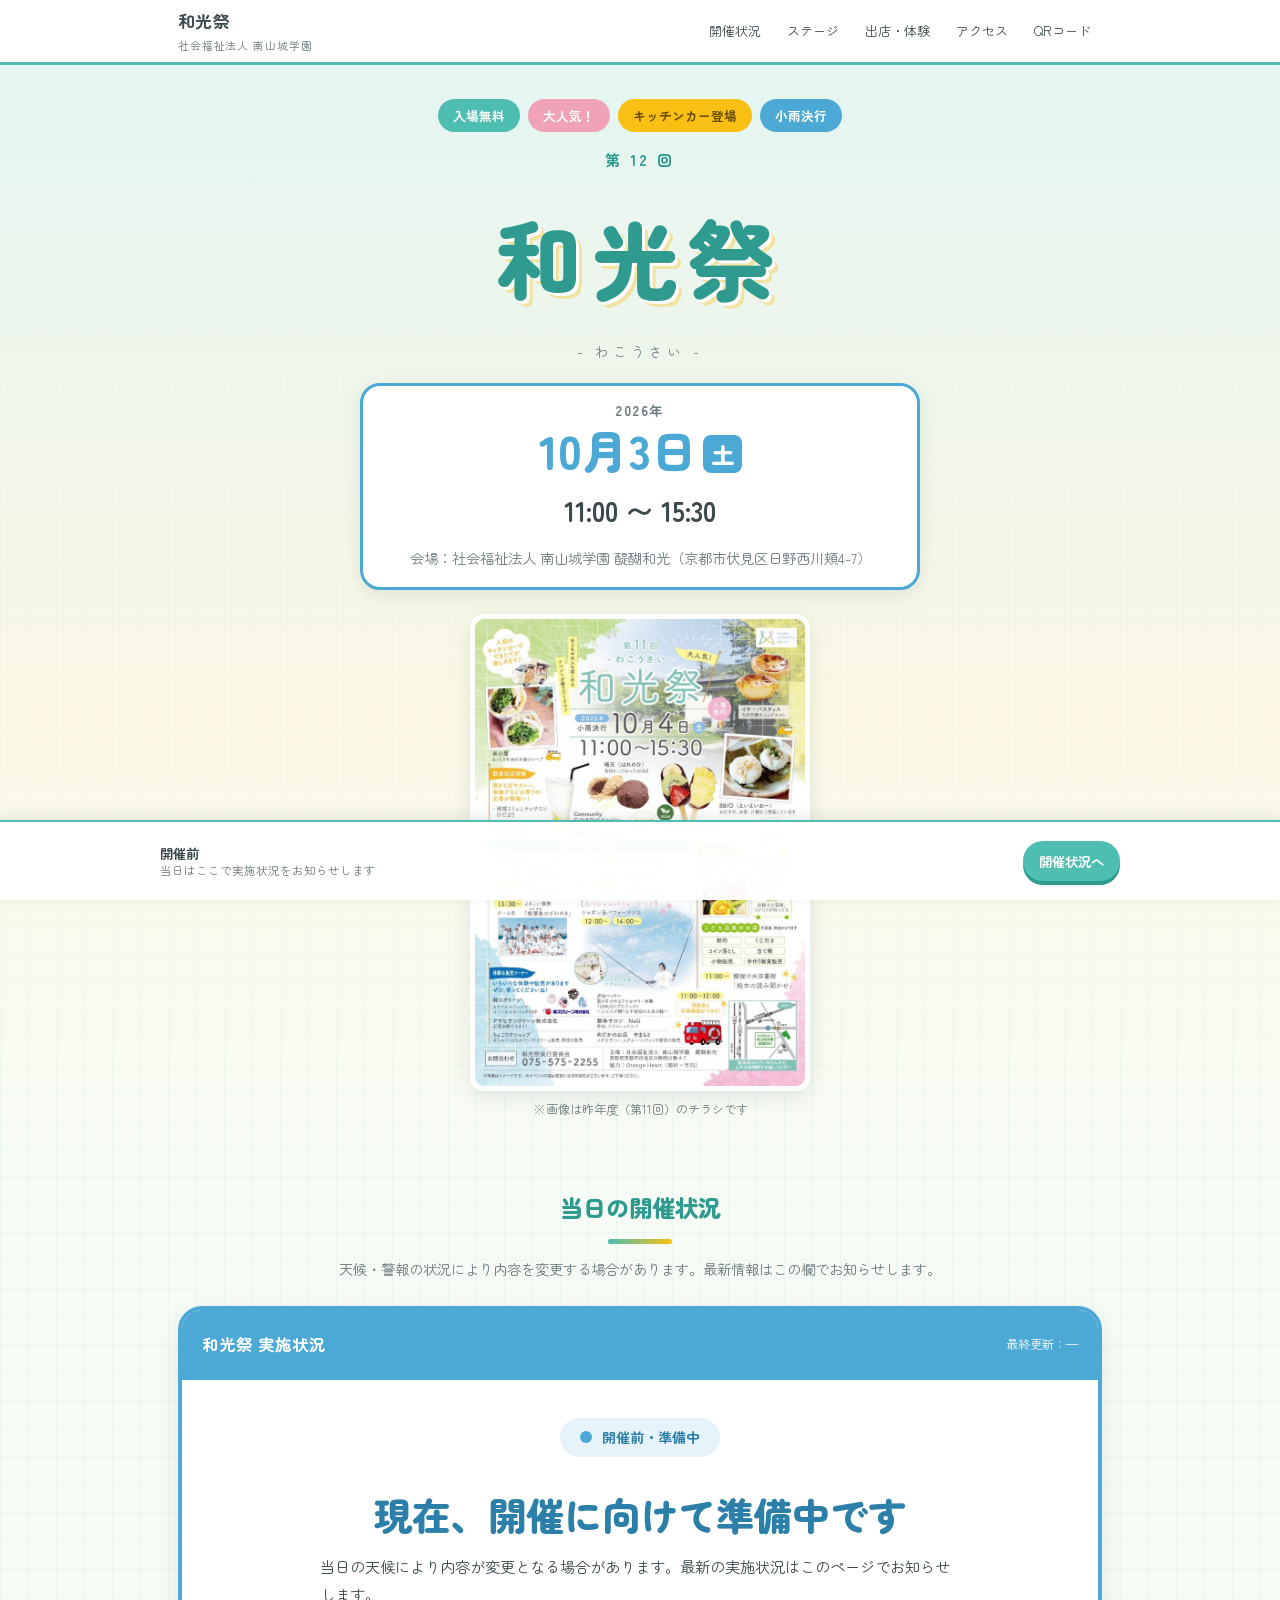
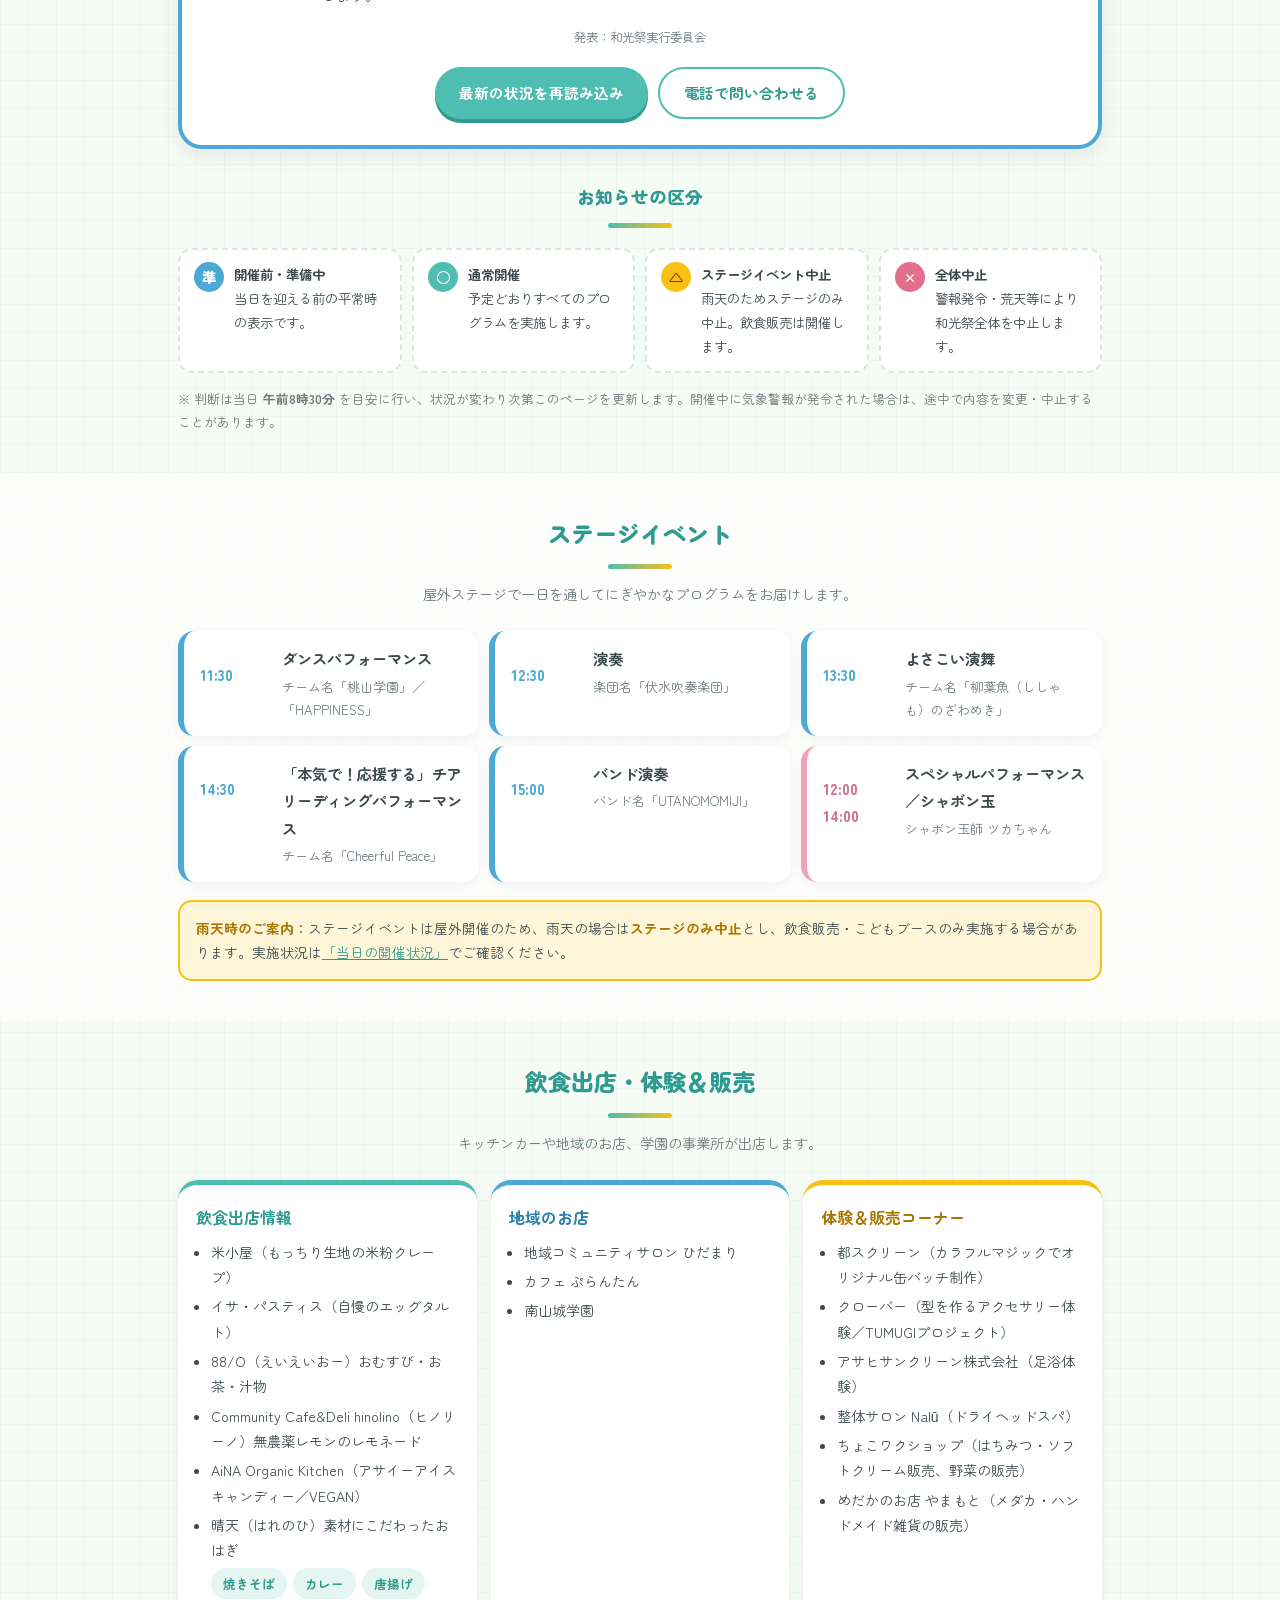
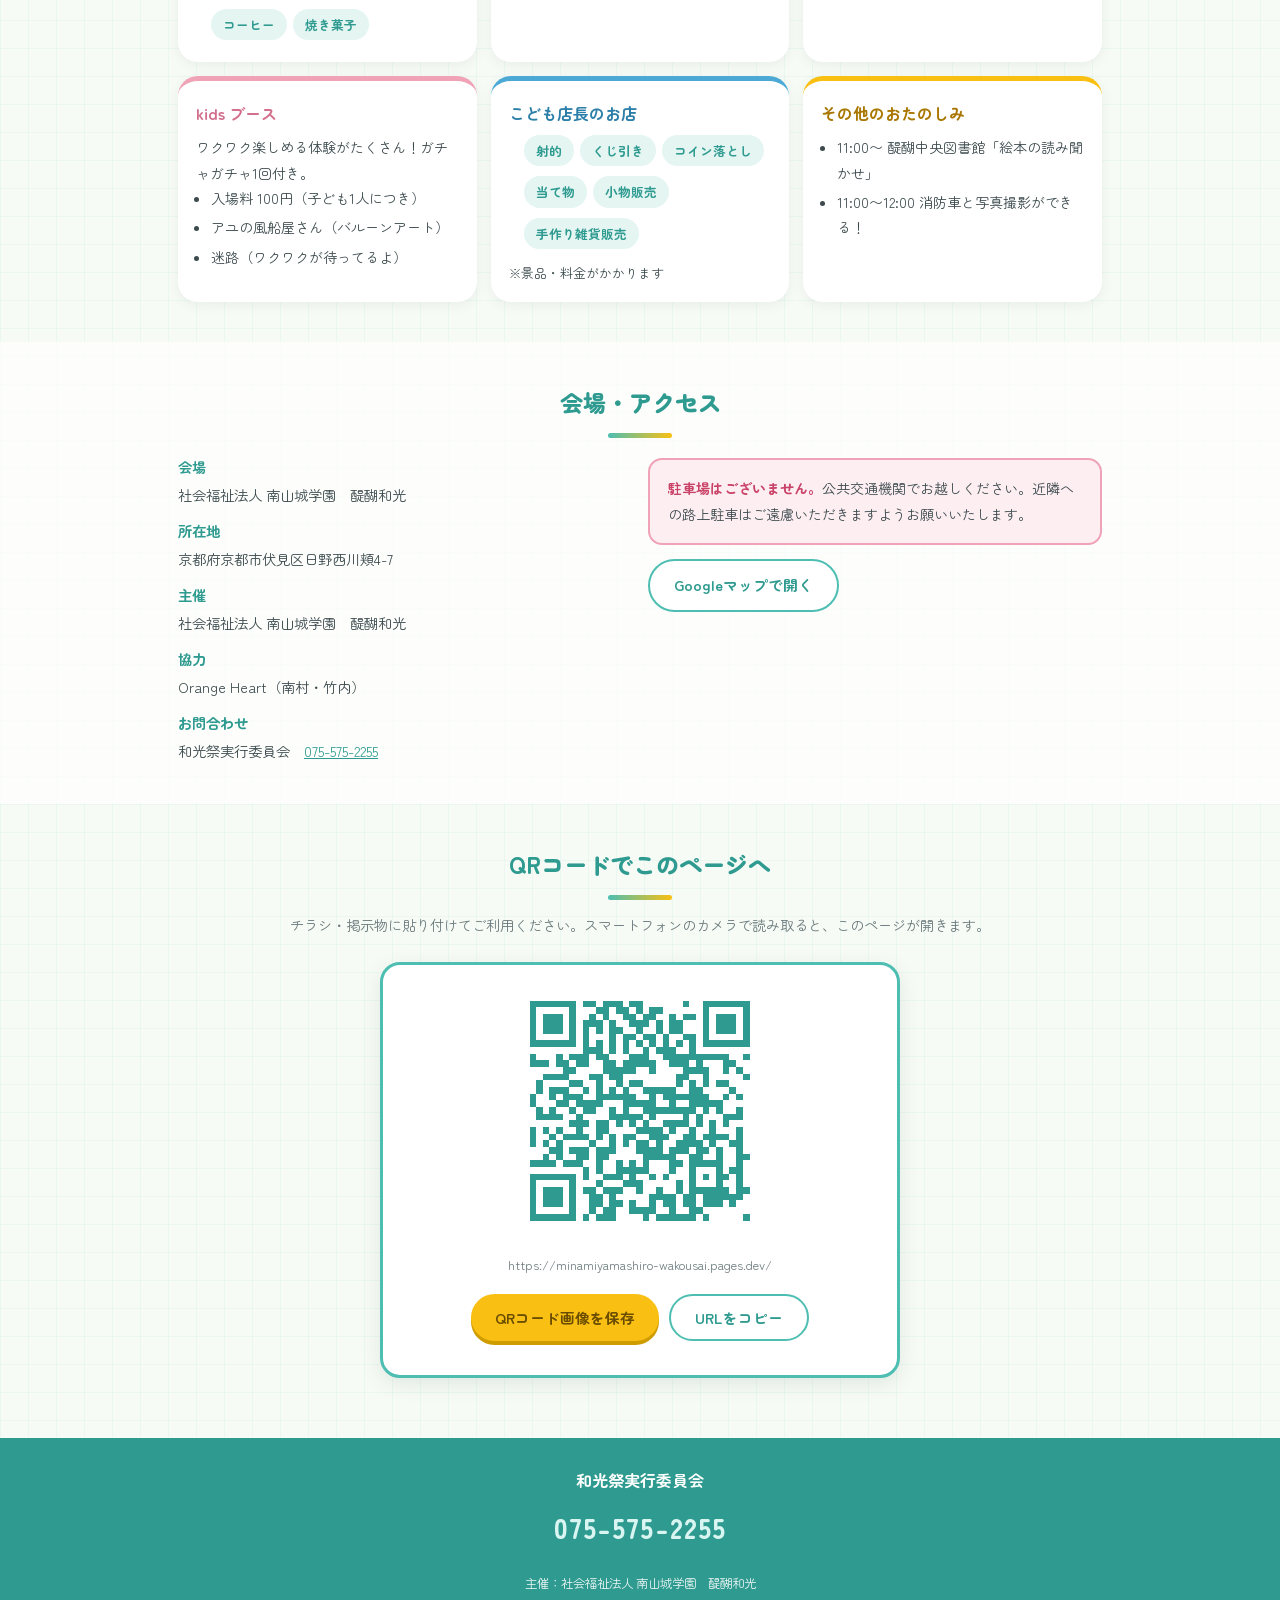
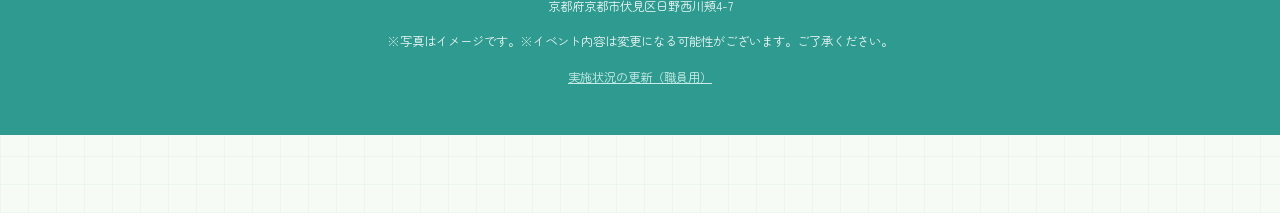
==== index.html @ 67abc2b6 "Initial import of Wakousai landing page" ====
<!DOCTYPE html>
<html lang="ja">
<head>
<meta charset="UTF-8">
<meta name="viewport" content="width=device-width, initial-scale=1">
<title>第12回 和光祭（わこうさい）｜社会福祉法人 南山城学園</title>
<meta name="description" content="社会福祉法人 南山城学園「和光祭」公式ページ。開催当日の実施状況（通常開催／ステージイベント中止／全体中止）を随時お知らせします。">
<meta property="og:title" content="第12回 和光祭｜社会福祉法人 南山城学園">
<meta property="og:description" content="当日の開催状況をリアルタイムでお知らせします。">
<meta property="og:type" content="website">
<link rel="preconnect" href="https://fonts.googleapis.com">
<link rel="preconnect" href="https://fonts.gstatic.com" crossorigin>
<link href="https://fonts.googleapis.com/css2?family=Zen+Maru+Gothic:wght@400;700;900&display=swap" rel="stylesheet">
<link rel="stylesheet" href="css/style.css">
</head>
<body class="has-sticky">

<a class="skip-link" href="#status-section">開催状況の案内へ移動</a>

<header class="site-header" id="site-header">
  <div class="container header-inner">
    <p class="site-title">
      和光祭 <small>社会福祉法人 南山城学園</small>
    </p>
    <nav class="header-nav" id="header-nav" aria-label="ページ内リンク">
      <ul>
        <li><a href="#status-section">開催状況</a></li>
        <li><a href="#stage-section">ステージ</a></li>
        <li><a href="#booth-section">出店・体験</a></li>
        <li><a href="#access-section">アクセス</a></li>
        <li><a href="#qr-section">QRコード</a></li>
      </ul>
    </nav>
  </div>
</header>

<main>

  <!-- ===== ヒーロー ===== -->
  <section class="hero" id="hero-section">
    <div class="container">
      <div class="hero-badges">
        <span class="badge">入場無料</span>
        <span class="badge badge-pink">大人気！</span>
        <span class="badge badge-yellow">キッチンカー登場</span>
        <span class="badge badge-blue">小雨決行</span>
      </div>
      <p class="hero-lead">第 12 回</p>
      <h1 class="hero-title">和光祭</h1>
      <p class="hero-title-en">- わこうさい -</p>

      <div class="hero-datebox">
        <p class="hero-date">
          <span class="year">2026年</span>
          10月3日<span class="dow">土</span>
        </p>
        <p class="hero-time">11:00 〜 15:30</p>
        <p class="hero-place">会場：社会福祉法人 南山城学園 醍醐和光（京都市伏見区日野西川頬4-7）</p>
      </div>

      <figure class="hero-flyer">
        <img src="images/wakousai-flyer.jpg" alt="昨年度（第11回）和光祭のチラシ。ステージイベントや飲食出店、こどもブースの案内が掲載されている">
        <figcaption>※画像は昨年度（第11回）のチラシです</figcaption>
      </figure>
    </div>
  </section>

  <!-- ===== 開催状況（メイン機能） ===== -->
  <section class="status-section" id="status-section">
    <div class="container">
      <h2 class="section-title">当日の開催状況</h2>
      <p class="section-lead">天候・警報の状況により内容を変更する場合があります。最新情報はこの欄でお知らせします。</p>

      <article class="status-card is-before" id="status-card" aria-live="polite" aria-atomic="true">
        <div class="status-card-head">
          <h2 id="status-card-title">和光祭 実施状況</h2>
          <p class="status-updated" id="status-updated">読み込み中…</p>
        </div>
        <div class="status-card-body">
          <p class="status-signal" id="status-signal">
            <span class="dot" aria-hidden="true"></span>
            <span id="status-label">情報を取得しています</span>
          </p>
          <h3 class="status-headline" id="status-headline">読み込み中です</h3>
          <div class="status-detail" id="status-detail">
            <p>最新の開催状況を取得しています。しばらくお待ちください。</p>
          </div>
          <p class="status-meta" id="status-meta"></p>
          <div class="status-actions">
            <button type="button" class="btn" id="reload-status-btn">最新の状況を再読み込み</button>
            <a class="btn btn-outline" href="tel:0755752255">電話で問い合わせる</a>
          </div>
        </div>
      </article>

      <h3 class="section-title" style="font-size:1.1rem;margin-top:32px;">お知らせの区分</h3>
      <ul class="status-legend">
        <li>
          <span class="legend-mark m-before" aria-hidden="true">準</span>
          <span><span class="legend-title">開催前・準備中</span>当日を迎える前の平常時の表示です。</span>
        </li>
        <li>
          <span class="legend-mark m-open" aria-hidden="true">○</span>
          <span><span class="legend-title">通常開催</span>予定どおりすべてのプログラムを実施します。</span>
        </li>
        <li>
          <span class="legend-mark m-stage" aria-hidden="true">△</span>
          <span><span class="legend-title">ステージイベント中止</span>雨天のためステージのみ中止。飲食販売は開催します。</span>
        </li>
        <li>
          <span class="legend-mark m-cancel" aria-hidden="true">×</span>
          <span><span class="legend-title">全体中止</span>警報発令・荒天等により和光祭全体を中止します。</span>
        </li>
      </ul>
      <p class="status-note">※ 判断は当日 <strong>午前8時30分</strong> を目安に行い、状況が変わり次第このページを更新します。開催中に気象警報が発令された場合は、途中で内容を変更・中止することがあります。</p>
    </div>
  </section>

  <!-- ===== ステージ ===== -->
  <section class="section section-alt" id="stage-section">
    <div class="container">
      <h2 class="section-title">ステージイベント</h2>
      <p class="section-lead">屋外ステージで一日を通してにぎやかなプログラムをお届けします。</p>

      <div class="timetable">
        <div class="tt-item">
          <p class="tt-time">11:30</p>
          <div class="tt-body">
            <h3>ダンスパフォーマンス</h3>
            <p>チーム名「桃山学園」／「HAPPINESS」</p>
          </div>
        </div>
        <div class="tt-item">
          <p class="tt-time">12:30</p>
          <div class="tt-body">
            <h3>演奏</h3>
            <p>楽団名「伏水吹奏楽団」</p>
          </div>
        </div>
        <div class="tt-item">
          <p class="tt-time">13:30</p>
          <div class="tt-body">
            <h3>よさこい演舞</h3>
            <p>チーム名「柳葉魚（ししゃも）のざわめき」</p>
          </div>
        </div>
        <div class="tt-item">
          <p class="tt-time">14:30</p>
          <div class="tt-body">
            <h3>「本気で！応援する」チアリーディングパフォーマンス</h3>
            <p>チーム名「Cheerful Peace」</p>
          </div>
        </div>
        <div class="tt-item">
          <p class="tt-time">15:00</p>
          <div class="tt-body">
            <h3>バンド演奏</h3>
            <p>バンド名「UTANOMOMIJI」</p>
          </div>
        </div>
        <div class="tt-item is-special">
          <p class="tt-time">12:00<br>14:00</p>
          <div class="tt-body">
            <h3>スペシャルパフォーマンス／シャボン玉</h3>
            <p>シャボン玉師 ツカちゃん</p>
          </div>
        </div>
      </div>

      <p class="stage-caution">
        <strong>雨天時のご案内：</strong>ステージイベントは屋外開催のため、雨天の場合は<strong>ステージのみ中止</strong>とし、飲食販売・こどもブースのみ実施する場合があります。実施状況は<a href="#status-section">「当日の開催状況」</a>でご確認ください。
      </p>
    </div>
  </section>

  <!-- ===== 出店・体験 ===== -->
  <section class="section" id="booth-section">
    <div class="container">
      <h2 class="section-title">飲食出店・体験＆販売</h2>
      <p class="section-lead">キッチンカーや地域のお店、学園の事業所が出店します。</p>

      <div class="card-grid">
        <div class="info-card">
          <h3>飲食出店情報</h3>
          <ul>
            <li>米小屋（もっちり生地の米粉クレープ）</li>
            <li>イサ・パスティス（自慢のエッグタルト）</li>
            <li>88/O（えいえいおー）おむすび・お茶・汁物</li>
            <li>Community Cafe&amp;Deli hinolino（ヒノリーノ）無農薬レモンのレモネード</li>
            <li>AiNA Organic Kitchen（アサイーアイスキャンディー／VEGAN）</li>
            <li>晴天（はれのひ）素材にこだわったおはぎ</li>
          </ul>
          <ul class="tag-list">
            <li>焼きそば</li>
            <li>カレー</li>
            <li>唐揚げ</li>
            <li>コーヒー</li>
            <li>焼き菓子</li>
          </ul>
        </div>

        <div class="info-card c-blue">
          <h3>地域のお店</h3>
          <ul>
            <li>地域コミュニティサロン ひだまり</li>
            <li>カフェ ぷらんたん</li>
            <li>南山城学園</li>
          </ul>
        </div>

        <div class="info-card c-yellow">
          <h3>体験＆販売コーナー</h3>
          <ul>
            <li>都スクリーン（カラフルマジックでオリジナル缶バッチ制作）</li>
            <li>クローバー（型を作るアクセサリー体験／TUMUGIプロジェクト）</li>
            <li>アサヒサンクリーン株式会社（足浴体験）</li>
            <li>整体サロン Nalū（ドライヘッドスパ）</li>
            <li>ちょこワクショップ（はちみつ・ソフトクリーム販売、野菜の販売）</li>
            <li>めだかのお店 やまもと（メダカ・ハンドメイド雑貨の販売）</li>
          </ul>
        </div>

        <div class="info-card c-pink">
          <h3>kids ブース</h3>
          <p>ワクワク楽しめる体験がたくさん！ガチャガチャ1回付き。</p>
          <ul>
            <li>入場料 100円（子ども1人につき）</li>
            <li>アユの風船屋さん（バルーンアート）</li>
            <li>迷路（ワクワクが待ってるよ）</li>
          </ul>
        </div>

        <div class="info-card c-blue">
          <h3>こども店長のお店</h3>
          <ul class="tag-list">
            <li>射的</li>
            <li>くじ引き</li>
            <li>コイン落とし</li>
            <li>当て物</li>
            <li>小物販売</li>
            <li>手作り雑貨販売</li>
          </ul>
          <p style="margin-top:8px;font-size:.8rem;">※景品・料金がかかります</p>
        </div>

        <div class="info-card c-yellow">
          <h3>その他のおたのしみ</h3>
          <ul>
            <li>11:00〜 醍醐中央図書館「絵本の読み聞かせ」</li>
            <li>11:00〜12:00 消防車と写真撮影ができる！</li>
          </ul>
        </div>
      </div>
    </div>
  </section>

  <!-- ===== アクセス ===== -->
  <section class="section section-alt" id="access-section">
    <div class="container">
      <h2 class="section-title">会場・アクセス</h2>
      <div class="access-box">
        <div>
          <dl class="dl-plain">
            <dt>会場</dt>
            <dd>社会福祉法人 南山城学園　醍醐和光</dd>
            <dt>所在地</dt>
            <dd>京都府京都市伏見区日野西川頬4-7</dd>
            <dt>主催</dt>
            <dd>社会福祉法人 南山城学園　醍醐和光</dd>
            <dt>協力</dt>
            <dd>Orange Heart（南村・竹内）</dd>
            <dt>お問合わせ</dt>
            <dd>和光祭実行委員会　<a href="tel:0755752255">075-575-2255</a></dd>
          </dl>
        </div>
        <div>
          <p class="access-note">
            <strong>駐車場はございません。</strong>公共交通機関でお越しください。近隣への路上駐車はご遠慮いただきますようお願いいたします。
          </p>
          <p style="margin-top:12px;">
            <a class="btn btn-outline" href="https://www.google.com/maps/search/?api=1&amp;query=京都府京都市伏見区日野西川頬4-7" target="_blank" rel="noopener">Googleマップで開く</a>
          </p>
        </div>
      </div>
    </div>
  </section>

  <!-- ===== QRコード ===== -->
  <section class="qr-section" id="qr-section">
    <div class="container">
      <h2 class="section-title">QRコードでこのページへ</h2>
      <p class="section-lead">チラシ・掲示物に貼り付けてご利用ください。スマートフォンのカメラで読み取ると、このページが開きます。</p>
      <div class="qr-card">
        <div id="qr-canvas-wrap" role="img" aria-label="このページのURLを示すQRコード"></div>
        <p class="qr-url" id="qr-url"></p>
        <div class="status-actions">
          <button type="button" class="btn btn-yellow" id="qr-download-btn">QRコード画像を保存</button>
          <button type="button" class="btn btn-outline" id="qr-copy-btn">URLをコピー</button>
        </div>
        <p class="form-hint" id="qr-message" style="margin-top:10px;"></p>
      </div>
    </div>
  </section>

</main>

<footer class="site-footer">
  <div class="container">
    <p style="margin:0;font-weight:700;">和光祭実行委員会</p>
    <a class="footer-tel" href="tel:0755752255">075-575-2255</a>
    <p class="footer-small">主催：社会福祉法人 南山城学園　醍醐和光<br>京都府京都市伏見区日野西川頬4-7</p>
    <p class="footer-small">※写真はイメージです。※イベント内容は変更になる可能性がございます。ご了承ください。</p>
    <p class="footer-small" style="margin-top:14px;"><a href="admin.html">実施状況の更新（職員用）</a></p>
  </div>
</footer>

<!-- 追従バナー -->
<div class="sticky-cta" id="sticky-cta">
  <div class="sticky-cta-inner">
    <p class="sticky-cta-text" id="sticky-cta-text">
      開催状況を確認する
      <span id="sticky-cta-sub">最新情報をチェック</span>
    </p>
    <a class="btn" href="#status-section">開催状況へ</a>
  </div>
</div>

<script src="js/lib/qrcode.min.js"></script>
<script src="js/config.js"></script>
<script src="js/status-source.js"></script>
<script src="js/status.js"></script>
<script src="js/qr.js"></script>
</body>
</html>
---- css/style.css ----
@charset "UTF-8";

/* ===============================
   南山城学園 和光祭 LP
   イメージカラー
   green  : #4DBEB1
   yellow : #F9C013
   blue   : #4CA9D6
   pink   : #F0A2B7
   =============================== */

:root {
  --green: #4dbeb1;
  --green-dark: #2f9b90;
  --green-pale: #e4f5f2;
  --yellow: #f9c013;
  --yellow-pale: #fff6d9;
  --blue: #4ca9d6;
  --blue-pale: #e6f3fa;
  --pink: #f0a2b7;
  --pink-pale: #fdeef2;
  --ink: #3c4a4d;
  --ink-soft: #6b7a7d;
  --paper: #f7fbf5;
  --white: #ffffff;
  --radius: 20px;
  --shadow: 0 6px 20px rgba(60, 90, 90, 0.12);
}

* { box-sizing: border-box; }

html { scroll-behavior: smooth; }

body {
  margin: 0;
  font-family: "Zen Maru Gothic", "Hiragino Maru Gothic ProN", "Yu Gothic", sans-serif;
  color: var(--ink);
  background-color: var(--paper);
  background-image:
    linear-gradient(rgba(77, 190, 177, 0.07) 1px, transparent 1px),
    linear-gradient(90deg, rgba(77, 190, 177, 0.07) 1px, transparent 1px);
  background-size: 28px 28px;
  line-height: 1.8;
  font-size: 16px;
  -webkit-text-size-adjust: 100%;
}

img { max-width: 100%; height: auto; display: block; }

a { color: var(--green-dark); }

.container {
  width: 100%;
  max-width: 960px;
  margin: 0 auto;
  padding: 0 18px;
}

/* ---------- ヘッダー ---------- */
.site-header {
  position: sticky;
  top: 0;
  z-index: 50;
  background: rgba(255, 255, 255, 0.94);
  backdrop-filter: blur(6px);
  border-bottom: 3px solid var(--green);
}

.header-inner {
  display: flex;
  align-items: center;
  justify-content: space-between;
  gap: 12px;
  min-height: 62px;
}

.site-title {
  margin: 0;
  font-size: 1.05rem;
  font-weight: 700;
  letter-spacing: .02em;
}

.site-title small {
  display: block;
  font-size: .68rem;
  font-weight: 400;
  color: var(--ink-soft);
  letter-spacing: .08em;
}

.header-nav ul {
  display: flex;
  gap: 4px;
  margin: 0;
  padding: 0;
  list-style: none;
  flex-wrap: wrap;
}

.header-nav a {
  display: block;
  padding: 6px 11px;
  font-size: .82rem;
  text-decoration: none;
  color: var(--ink);
  border-radius: 999px;
  transition: background-color .2s;
}

.header-nav a:hover,
.header-nav a:focus { background: var(--green-pale); }

/* ---------- ヒーロー ---------- */
.hero {
  position: relative;
  padding: 34px 0 30px;
  background: linear-gradient(180deg, var(--green-pale) 0%, rgba(255, 246, 217, .6) 60%, transparent 100%);
  overflow: hidden;
}

.hero-badges {
  display: flex;
  justify-content: center;
  gap: 8px;
  flex-wrap: wrap;
  margin-bottom: 14px;
}

.badge {
  display: inline-block;
  padding: 5px 15px;
  border-radius: 999px;
  font-size: .8rem;
  font-weight: 700;
  color: var(--white);
  background: var(--green);
}

.badge.badge-pink { background: var(--pink); }
.badge.badge-yellow { background: var(--yellow); color: #6a4d00; }
.badge.badge-blue { background: var(--blue); }

.hero-lead {
  margin: 0 0 6px;
  text-align: center;
  font-size: .95rem;
  color: var(--green-dark);
  font-weight: 700;
  letter-spacing: .18em;
}

.hero-title {
  margin: 0 0 4px;
  text-align: center;
  font-size: clamp(3rem, 15vw, 5.4rem);
  font-weight: 900;
  letter-spacing: .12em;
  color: var(--green-dark);
  text-shadow: 3px 3px 0 var(--white), 6px 6px 0 rgba(249, 192, 19, .35);
}

.hero-title-en {
  margin: 0 0 20px;
  text-align: center;
  font-size: .85rem;
  letter-spacing: .3em;
  color: var(--ink-soft);
}

.hero-datebox {
  max-width: 560px;
  margin: 0 auto;
  padding: 16px 18px;
  background: var(--white);
  border: 3px solid var(--blue);
  border-radius: var(--radius);
  box-shadow: var(--shadow);
  text-align: center;
}

.hero-date {
  margin: 0;
  font-size: clamp(1.9rem, 8vw, 2.9rem);
  font-weight: 900;
  color: var(--blue);
  line-height: 1.3;
}

.hero-date .year {
  display: block;
  font-size: .85rem;
  letter-spacing: .12em;
  color: var(--ink-soft);
  font-weight: 700;
}

.hero-date .dow {
  font-size: .5em;
  vertical-align: .25em;
  padding: 2px 8px;
  margin-left: 6px;
  border-radius: 8px;
  background: var(--blue);
  color: var(--white);
}

.hero-time {
  margin: 6px 0 0;
  font-size: clamp(1.2rem, 5.5vw, 1.7rem);
  font-weight: 700;
  color: var(--ink);
}

.hero-place {
  margin: 10px 0 0;
  font-size: .9rem;
  color: var(--ink-soft);
}

.hero-flyer {
  max-width: 340px;
  margin: 24px auto 0;
}

.hero-flyer img {
  border-radius: 14px;
  border: 5px solid var(--white);
  box-shadow: var(--shadow);
}

.hero-flyer figcaption {
  margin-top: 8px;
  text-align: center;
  font-size: .76rem;
  color: var(--ink-soft);
}

/* ---------- 開催状況（メイン機能） ---------- */
.status-section {
  padding: 36px 0 40px;
}

.status-card {
  position: relative;
  border-radius: 24px;
  background: var(--white);
  border: 4px solid var(--green);
  box-shadow: var(--shadow);
  overflow: hidden;
  transition: border-color .3s;
}

.status-card-head {
  display: flex;
  align-items: center;
  justify-content: space-between;
  gap: 10px;
  flex-wrap: wrap;
  padding: 12px 20px;
  background: var(--green);
  color: var(--white);
}

.status-card-head h2 {
  margin: 0;
  font-size: 1.02rem;
  font-weight: 700;
  letter-spacing: .05em;
}

.status-updated {
  font-size: .76rem;
  opacity: .95;
}

.status-card-body {
  padding: 24px 20px 26px;
  text-align: center;
}

.status-signal {
  display: inline-flex;
  align-items: center;
  gap: 10px;
  padding: 7px 20px;
  border-radius: 999px;
  font-size: .88rem;
  font-weight: 700;
  background: var(--green-pale);
  color: var(--green-dark);
}

.status-signal .dot {
  width: 12px;
  height: 12px;
  border-radius: 50%;
  background: var(--green);
  animation: pulse 1.8s infinite;
}

@keyframes pulse {
  0%, 100% { transform: scale(1); opacity: 1; }
  50% { transform: scale(1.35); opacity: .5; }
}

.status-headline {
  margin: 16px 0 10px;
  font-size: clamp(1.5rem, 7vw, 2.4rem);
  font-weight: 900;
  line-height: 1.45;
  color: var(--green-dark);
}

.status-detail {
  margin: 0 auto;
  max-width: 640px;
  font-size: .96rem;
  text-align: left;
  color: var(--ink);
}

.status-detail p { margin: 0 0 .6em; }

.status-meta {
  margin: 18px 0 0;
  font-size: .78rem;
  color: var(--ink-soft);
}

.status-actions {
  display: flex;
  justify-content: center;
  gap: 10px;
  flex-wrap: wrap;
  margin-top: 18px;
}

.btn {
  display: inline-block;
  padding: 11px 24px;
  border: none;
  border-radius: 999px;
  font-family: inherit;
  font-size: .92rem;
  font-weight: 700;
  text-decoration: none;
  cursor: pointer;
  background: var(--green);
  color: var(--white);
  box-shadow: 0 4px 0 var(--green-dark);
  transition: transform .12s, box-shadow .12s;
}

.btn:active { transform: translateY(3px); box-shadow: 0 1px 0 var(--green-dark); }
.btn-outline {
  background: var(--white);
  color: var(--green-dark);
  border: 2px solid var(--green);
  box-shadow: none;
}
.btn-yellow { background: var(--yellow); color: #6a4d00; box-shadow: 0 4px 0 #cf9c00; }
.btn-yellow:active { box-shadow: 0 1px 0 #cf9c00; }

/* 状況テーマ */
.status-card.is-open { border-color: var(--green); }
.status-card.is-open .status-card-head { background: var(--green); }

.status-card.is-before { border-color: var(--blue); }
.status-card.is-before .status-card-head { background: var(--blue); }
.status-card.is-before .status-headline { color: #2b7fa8; }
.status-card.is-before .status-signal { background: var(--blue-pale); color: #2b7fa8; }
.status-card.is-before .status-signal .dot { background: var(--blue); }

.status-card.is-stage_cancel { border-color: var(--yellow); }
.status-card.is-stage_cancel .status-card-head { background: var(--yellow); color: #6a4d00; }
.status-card.is-stage_cancel .status-headline { color: #b07c00; }
.status-card.is-stage_cancel .status-signal { background: var(--yellow-pale); color: #8a6200; }
.status-card.is-stage_cancel .status-signal .dot { background: var(--yellow); }

.status-card.is-cancel { border-color: #e2708c; }
.status-card.is-cancel .status-card-head { background: #e2708c; }
.status-card.is-cancel .status-headline { color: #c94267; }
.status-card.is-cancel .status-signal { background: var(--pink-pale); color: #c94267; }
.status-card.is-cancel .status-signal .dot { background: #e2708c; animation: none; }

.status-card.is-ended { border-color: #a8b5b8; }
.status-card.is-ended .status-card-head { background: #a8b5b8; }
.status-card.is-ended .status-headline { color: #6b7a7d; }
.status-card.is-ended .status-signal { background: #eef1f1; color: #6b7a7d; }
.status-card.is-ended .status-signal .dot { background: #a8b5b8; animation: none; }

/* 状況の凡例 */
.status-legend {
  margin: 20px 0 0;
  padding: 0;
  list-style: none;
  display: grid;
  gap: 10px;
  grid-template-columns: repeat(auto-fit, minmax(210px, 1fr));
}

.status-legend li {
  display: flex;
  gap: 10px;
  align-items: flex-start;
  padding: 12px 14px;
  background: var(--white);
  border-radius: 14px;
  border: 2px dashed #dbe6e4;
  font-size: .84rem;
}

.legend-mark {
  flex: 0 0 auto;
  width: 30px;
  height: 30px;
  border-radius: 50%;
  display: grid;
  place-items: center;
  font-size: .9rem;
  font-weight: 900;
  color: var(--white);
}

.legend-mark.m-open { background: var(--green); }
.legend-mark.m-stage { background: var(--yellow); color: #6a4d00; }
.legend-mark.m-cancel { background: #e2708c; }
.legend-mark.m-before { background: var(--blue); }

.legend-title { display: block; font-weight: 700; }

.status-note {
  margin: 14px 0 0;
  font-size: .8rem;
  color: var(--ink-soft);
}

/* ---------- 共通セクション ---------- */
.section { padding: 40px 0; }
.section-alt { background: rgba(255, 255, 255, .72); }

.section-title {
  margin: 0 0 6px;
  text-align: center;
  font-size: 1.45rem;
  font-weight: 900;
  color: var(--green-dark);
}

.section-title::after {
  content: "";
  display: block;
  width: 64px;
  height: 5px;
  margin: 10px auto 0;
  border-radius: 3px;
  background: linear-gradient(90deg, var(--green), var(--yellow));
}

.section-lead {
  margin: 12px 0 24px;
  text-align: center;
  font-size: .9rem;
  color: var(--ink-soft);
}

/* ---------- タイムテーブル ---------- */
.timetable {
  display: grid;
  gap: 10px;
  grid-template-columns: repeat(auto-fit, minmax(260px, 1fr));
}

.tt-item {
  display: flex;
  gap: 12px;
  align-items: flex-start;
  padding: 14px 16px;
  background: var(--white);
  border-radius: 16px;
  border-left: 6px solid var(--blue);
  box-shadow: 0 3px 10px rgba(60, 90, 90, .07);
}

.tt-time {
  flex: 0 0 auto;
  font-weight: 900;
  color: var(--blue);
  font-size: .95rem;
  min-width: 4.6em;
}

.tt-body h3 { margin: 0 0 2px; font-size: .95rem; }
.tt-body p { margin: 0; font-size: .82rem; color: var(--ink-soft); }

.tt-item.is-special { border-left-color: var(--pink); }
.tt-item.is-special .tt-time { color: #d2708c; }

.stage-caution {
  margin: 18px 0 0;
  padding: 14px 16px;
  border-radius: 14px;
  background: var(--yellow-pale);
  border: 2px solid var(--yellow);
  font-size: .86rem;
}

.stage-caution strong { color: #a97600; }

/* ---------- カードグリッド ---------- */
.card-grid {
  display: grid;
  gap: 14px;
  grid-template-columns: repeat(auto-fit, minmax(240px, 1fr));
}

.info-card {
  padding: 18px;
  background: var(--white);
  border-radius: var(--radius);
  box-shadow: 0 3px 12px rgba(60, 90, 90, .08);
  border-top: 5px solid var(--green);
}

.info-card.c-pink { border-top-color: var(--pink); }
.info-card.c-blue { border-top-color: var(--blue); }
.info-card.c-yellow { border-top-color: var(--yellow); }

.info-card h3 {
  margin: 0 0 8px;
  font-size: 1rem;
  color: var(--green-dark);
}

.info-card.c-pink h3 { color: #d2708c; }
.info-card.c-blue h3 { color: #2b7fa8; }
.info-card.c-yellow h3 { color: #a97600; }

.info-card ul {
  margin: 0;
  padding-left: 1.1em;
  font-size: .88rem;
}

.info-card ul li { margin-bottom: 4px; }

.info-card p { margin: 0; font-size: .88rem; }

.tag-list {
  display: flex;
  gap: 6px;
  flex-wrap: wrap;
  margin: 10px 0 0;
  padding: 0;
  list-style: none;
}

.tag-list li {
  padding: 4px 12px;
  border-radius: 999px;
  background: var(--green-pale);
  font-size: .8rem;
  font-weight: 700;
  color: var(--green-dark);
}

/* ---------- アクセス ---------- */
.access-box {
  display: grid;
  gap: 16px;
  grid-template-columns: repeat(auto-fit, minmax(260px, 1fr));
}

.access-note {
  padding: 16px 18px;
  border-radius: 14px;
  background: var(--pink-pale);
  border: 2px solid var(--pink);
  font-size: .88rem;
}

.access-note strong { color: #c94267; }

.dl-plain { margin: 0; font-size: .9rem; }
.dl-plain dt { font-weight: 700; color: var(--green-dark); margin-top: 10px; }
.dl-plain dd { margin: 2px 0 0; }

/* ---------- QRコード ---------- */
.qr-section { padding: 40px 0; }

.qr-card {
  max-width: 520px;
  margin: 0 auto;
  padding: 24px 20px;
  text-align: center;
  background: var(--white);
  border-radius: var(--radius);
  border: 3px solid var(--green);
  box-shadow: var(--shadow);
}

#qr-canvas-wrap {
  display: inline-block;
  padding: 12px;
  background: var(--white);
  border-radius: 12px;
}

#qr-canvas-wrap canvas { margin: 0 auto; }

.qr-url {
  margin: 12px 0 0;
  font-size: .8rem;
  word-break: break-all;
  color: var(--ink-soft);
}

/* ---------- フッター ---------- */
.site-footer {
  margin-top: 20px;
  padding: 28px 0 34px;
  background: var(--green-dark);
  color: var(--white);
  text-align: center;
}

.site-footer a { color: #d9f5f1; }

.footer-tel {
  display: inline-block;
  margin: 8px 0;
  font-size: 1.7rem;
  font-weight: 900;
  color: var(--white);
  text-decoration: none;
  letter-spacing: .04em;
}

.footer-small { font-size: .78rem; opacity: .9; }

/* ---------- 追従バナー ---------- */
.sticky-cta {
  position: fixed;
  left: 0;
  right: 0;
  bottom: 0;
  z-index: 60;
  padding: 8px 12px;
  background: rgba(255, 255, 255, .96);
  border-top: 2px solid var(--green);
  box-shadow: 0 -3px 12px rgba(60, 90, 90, .12);
  display: none;
}

.sticky-cta.is-visible { display: block; }

.sticky-cta-inner {
  max-width: 960px;
  margin: 0 auto;
  display: flex;
  align-items: center;
  justify-content: space-between;
  gap: 10px;
}

.sticky-cta-text {
  font-size: .84rem;
  font-weight: 700;
  line-height: 1.4;
}

.sticky-cta-text span { display: block; font-size: .72rem; font-weight: 400; color: var(--ink-soft); }

.sticky-cta .btn { padding: 8px 16px; font-size: .84rem; }

.has-sticky { padding-bottom: 78px; }

/* ---------- 管理画面 ---------- */
.admin-wrap { max-width: 720px; margin: 0 auto; padding: 26px 18px 60px; }

.admin-card {
  padding: 22px 20px;
  background: var(--white);
  border-radius: var(--radius);
  box-shadow: var(--shadow);
  border-top: 6px solid var(--green);
  margin-bottom: 18px;
}

.form-row { margin-bottom: 16px; }

.form-row label {
  display: block;
  margin-bottom: 6px;
  font-size: .88rem;
  font-weight: 700;
  color: var(--green-dark);
}

.form-row input[type="text"],
.form-row textarea,
.form-row select {
  width: 100%;
  padding: 10px 12px;
  font-family: inherit;
  font-size: .94rem;
  color: var(--ink);
  background: var(--paper);
  border: 2px solid #dbe6e4;
  border-radius: 12px;
}

.form-row textarea { min-height: 120px; resize: vertical; }

.form-row input:focus,
.form-row textarea:focus,
.form-row select:focus { outline: 3px solid rgba(77, 190, 177, .35); border-color: var(--green); }

.form-hint { margin: 6px 0 0; font-size: .78rem; color: var(--ink-soft); }

/* パスコード入力欄 */
.form-row input[type="password"].passcode-field {
  width: 100%;
  max-width: 220px;
  padding: 12px 14px;
  font-family: inherit;
  font-size: 1.7rem;
  font-weight: 700;
  text-align: center;
  letter-spacing: .5em;
  text-indent: .5em;
  color: var(--ink);
  background: var(--paper);
  border: 2px solid #dbe6e4;
  border-radius: 12px;
}

.form-row input[type="password"].passcode-field:focus {
  outline: 3px solid rgba(77, 190, 177, .35);
  border-color: var(--green);
}

/* スプレッドシート運用時の「区分に書く言葉」一覧 */
.sheet-word-list {
  margin: 0 0 12px;
  padding: 0;
  list-style: none;
  display: grid;
  gap: 8px;
}

.sheet-word-list li {
  display: flex;
  align-items: baseline;
  gap: 10px;
  flex-wrap: wrap;
  padding: 10px 12px;
  background: var(--green-pale);
  border-radius: 12px;
  font-size: .86rem;
}

.sheet-word-list code {
  flex: 0 0 auto;
  padding: 3px 10px;
  border-radius: 8px;
  background: var(--white);
  border: 2px solid var(--green);
  color: var(--green-dark);
  font-family: inherit;
  font-weight: 700;
}

.sheet-word-list span { color: var(--ink-soft); }

/* 手順リスト */
.step-list {
  margin: 0 0 12px;
  padding-left: 1.4em;
  font-size: .88rem;
}

.step-list li { margin-bottom: 6px; }

.step-list code,
.form-hint code {
  padding: 2px 7px;
  border-radius: 6px;
  background: var(--green-pale);
  color: var(--green-dark);
  font-family: inherit;
  font-weight: 700;
}

#file-section { border-top-color: var(--blue); }
#file-section .section-title { color: #2b7fa8; }
#file-section .section-title::after { background: linear-gradient(90deg, var(--blue), var(--green)); }

#sheet-section { border-top-color: var(--yellow); }
#sheet-section .section-title { color: #a97600; }
#sheet-section .section-title::after { background: linear-gradient(90deg, var(--yellow), var(--green)); }

#lock-section { border-top-color: var(--blue); }
#lock-section .section-title { color: #2b7fa8; }
#lock-section .section-title::after { background: linear-gradient(90deg, var(--blue), var(--green)); }

.preset-buttons { display: flex; gap: 8px; flex-wrap: wrap; }

.preset-buttons button {
  padding: 9px 15px;
  font-family: inherit;
  font-size: .84rem;
  font-weight: 700;
  border-radius: 999px;
  border: 2px solid #dbe6e4;
  background: var(--white);
  color: var(--ink);
  cursor: pointer;
}

.preset-buttons button:hover { border-color: var(--green); background: var(--green-pale); }

.admin-message {
  margin: 14px 0 0;
  padding: 12px 14px;
  border-radius: 12px;
  font-size: .88rem;
  display: none;
}

.admin-message.is-ok { display: block; background: var(--green-pale); color: var(--green-dark); }
.admin-message.is-ng { display: block; background: var(--pink-pale); color: #c94267; }

.history-list { margin: 0; padding: 0; list-style: none; font-size: .86rem; }

.history-list li {
  padding: 10px 0;
  border-bottom: 1px dashed #dbe6e4;
}

.history-time { display: block; font-size: .76rem; color: var(--ink-soft); }

.skip-link {
  position: absolute;
  left: -9999px;
}
.skip-link:focus {
  left: 12px;
  top: 8px;
  z-index: 100;
  padding: 8px 14px;
  background: var(--white);
  border: 2px solid var(--green);
  border-radius: 8px;
}

@media (max-width: 600px) {
  .header-nav { display: none; }
  .status-card-body { padding: 20px 14px 22px; }
  .container { padding: 0 14px; }
}

@media (prefers-reduced-motion: reduce) {
  * { animation: none !important; scroll-behavior: auto; }
}
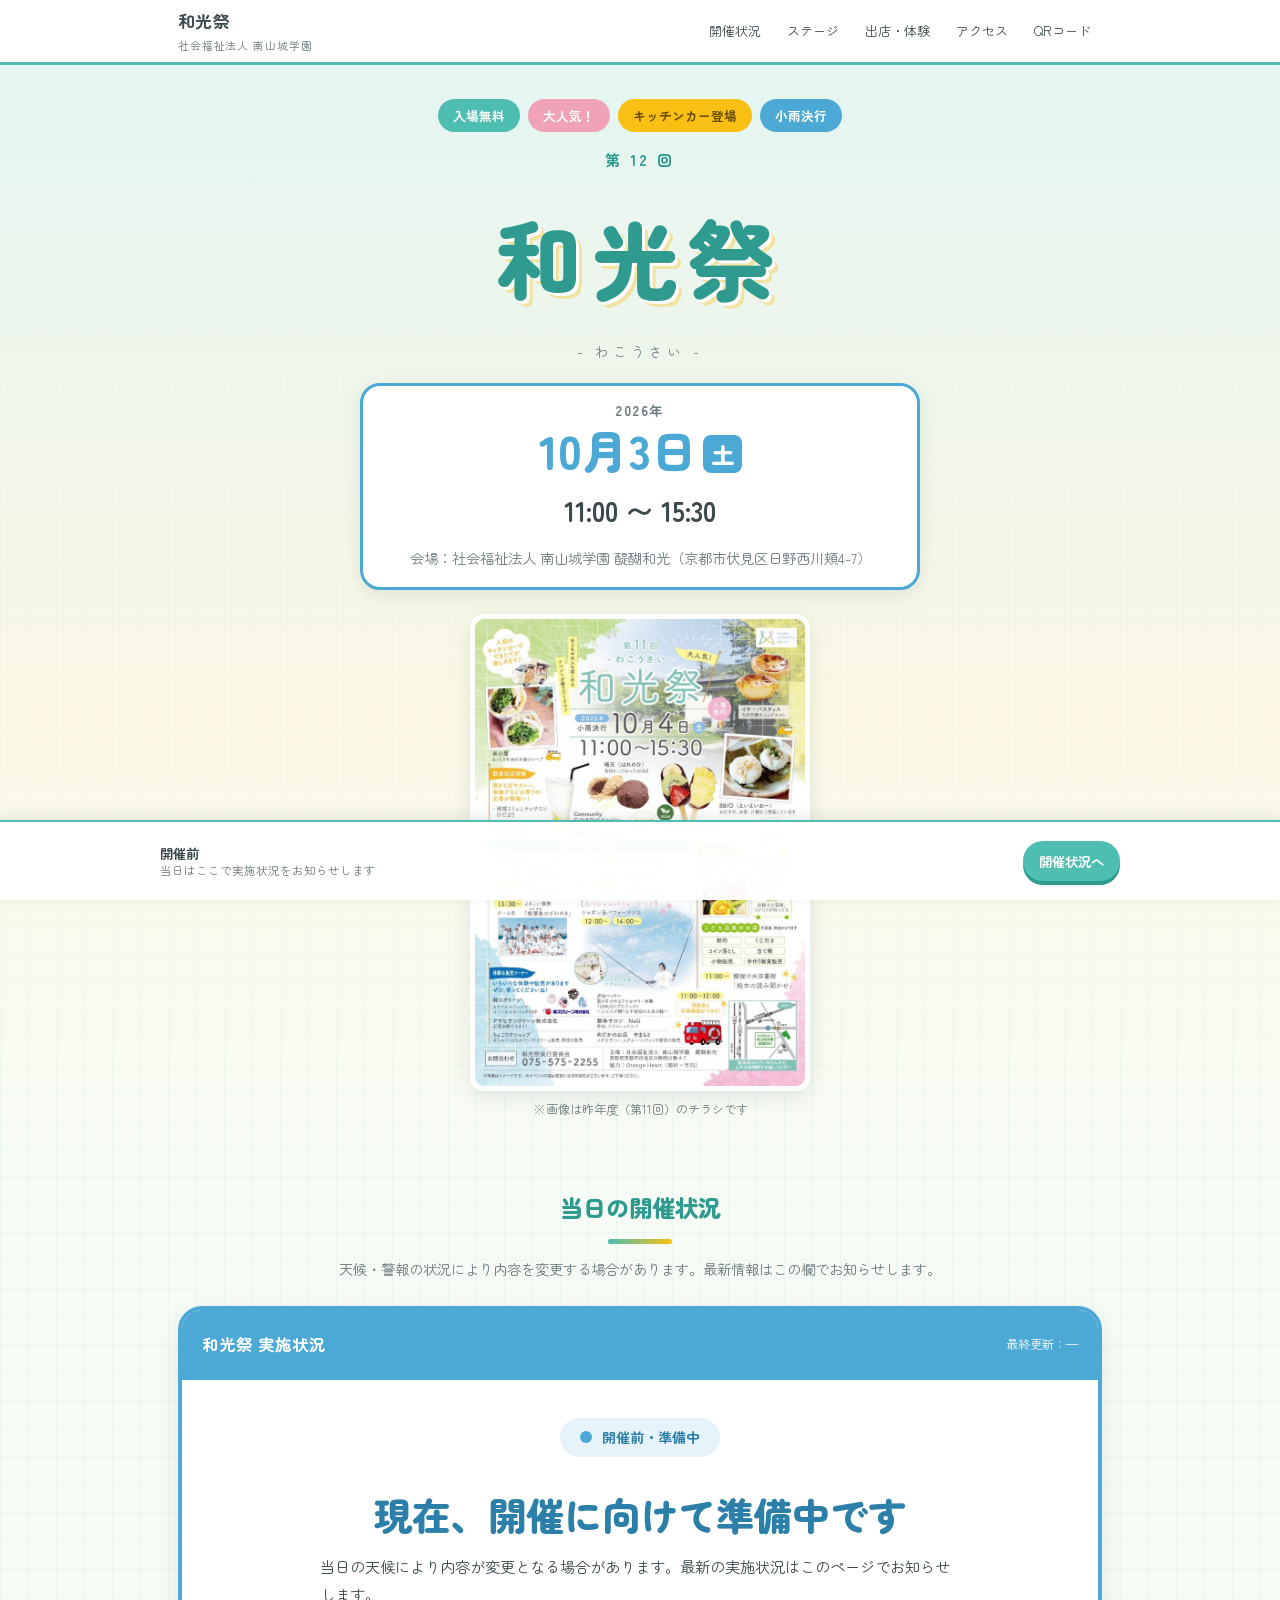
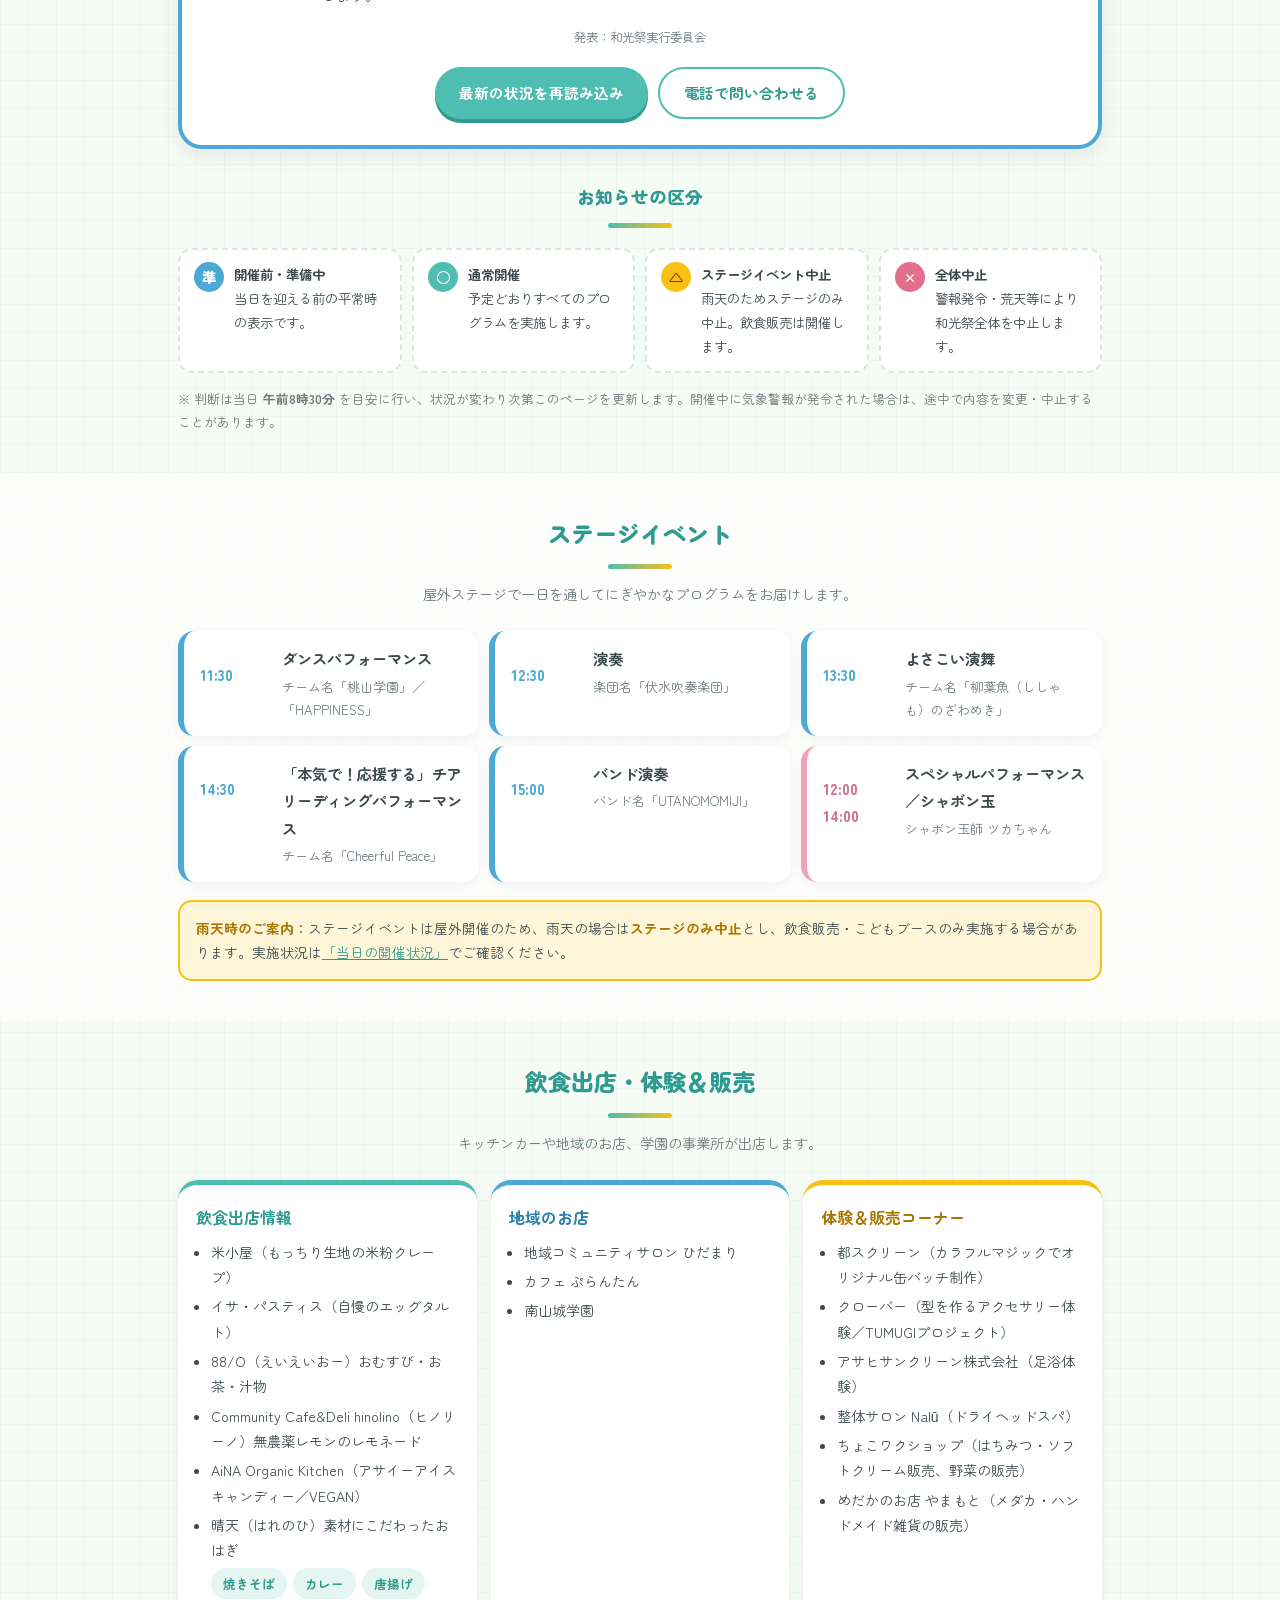
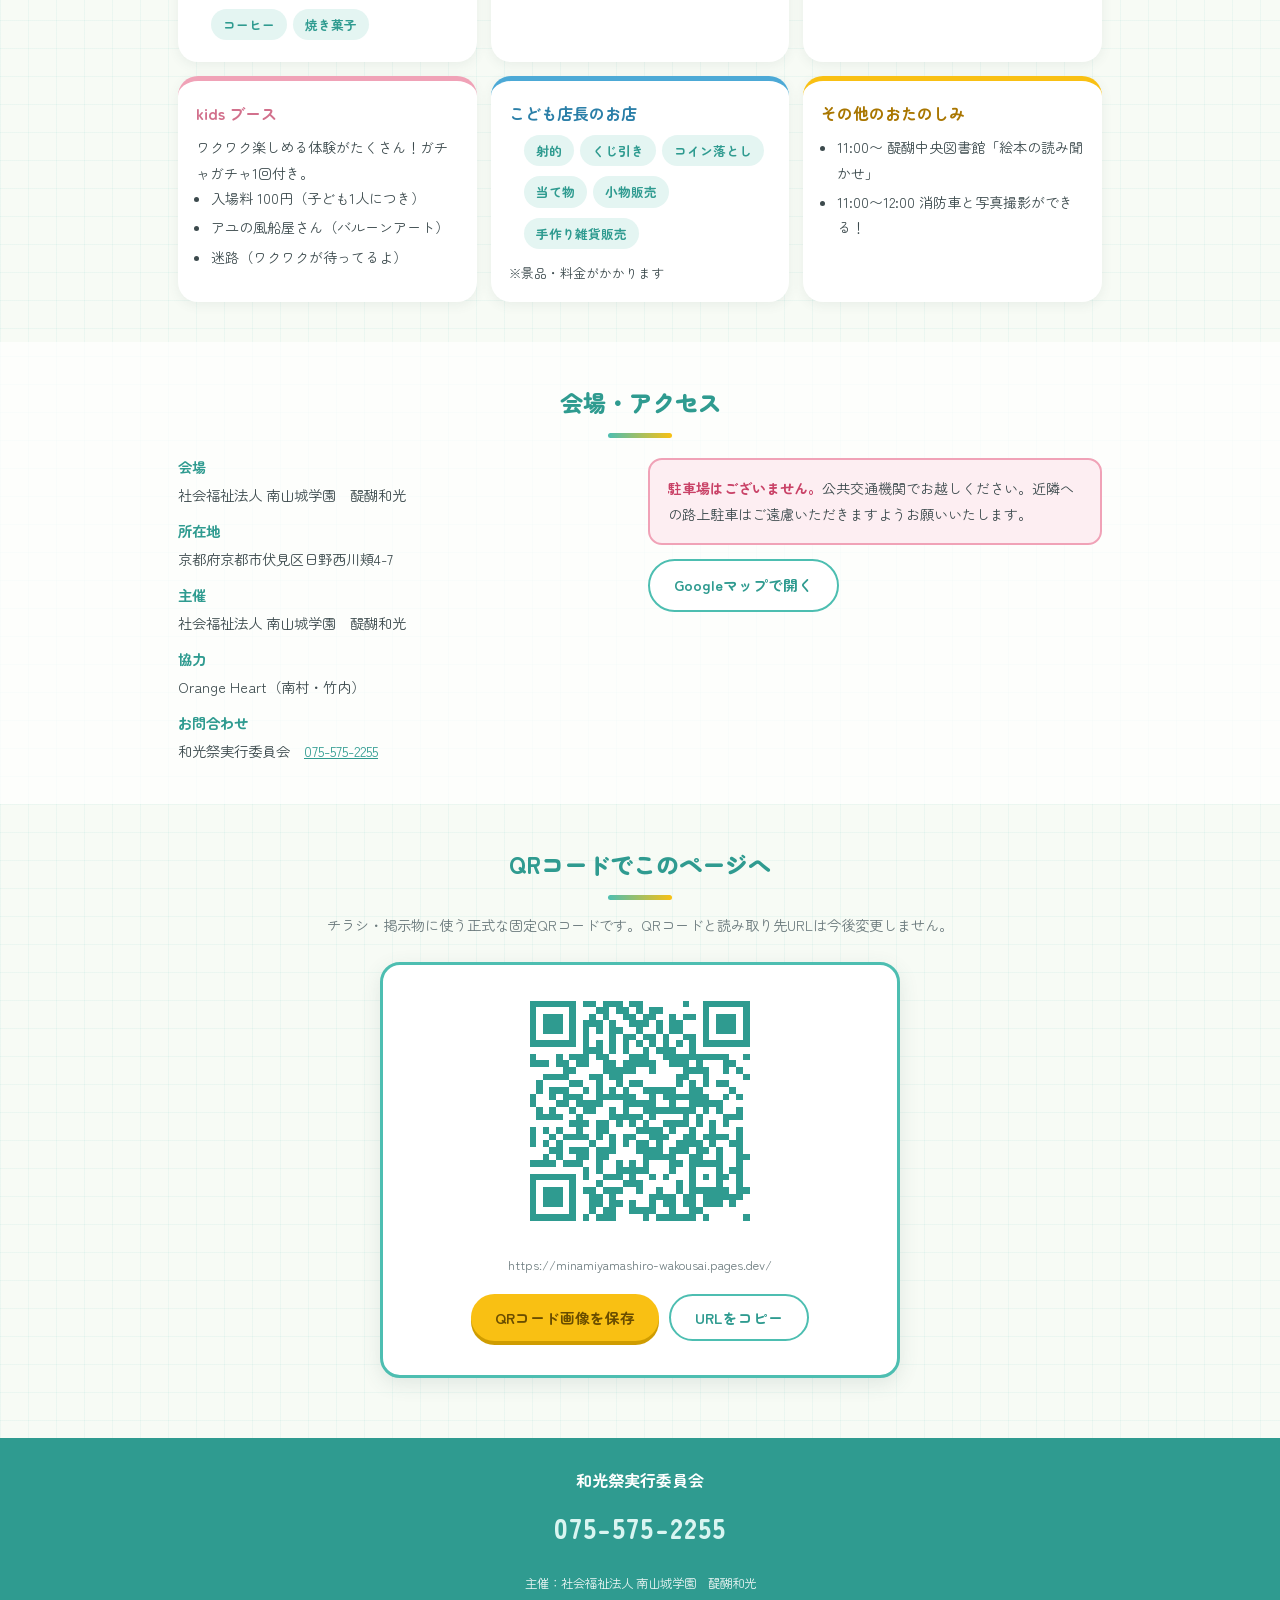
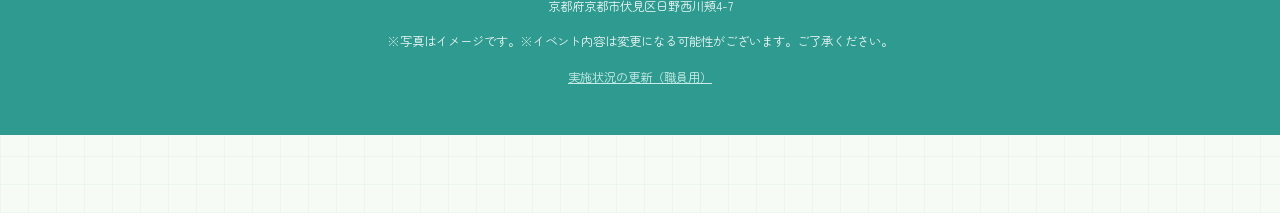
==== commit 2fcd80ef: "Lock printed QR code and public URL" ====
--- a/index.html
+++ b/index.html
@@ -289,9 +289,11 @@
   <section class="qr-section" id="qr-section">
     <div class="container">
       <h2 class="section-title">QRコードでこのページへ</h2>
-      <p class="section-lead">チラシ・掲示物に貼り付けてご利用ください。スマートフォンのカメラで読み取ると、このページが開きます。</p>
+      <p class="section-lead">チラシ・掲示物に使う正式な固定QRコードです。QRコードと読み取り先URLは今後変更しません。</p>
       <div class="qr-card">
-        <div id="qr-canvas-wrap" role="img" aria-label="このページのURLを示すQRコード"></div>
+        <div id="qr-canvas-wrap">
+          <img src="images/minamiyamashiro-wakousai-qr.png" width="220" height="220" alt="和光祭の正式公開URLを示す固定QRコード">
+        </div>
         <p class="qr-url" id="qr-url"></p>
         <div class="status-actions">
           <button type="button" class="btn btn-yellow" id="qr-download-btn">QRコード画像を保存</button>
@@ -325,7 +327,6 @@
   </div>
 </div>
 
-<script src="js/lib/qrcode.min.js"></script>
 <script src="js/config.js"></script>
 <script src="js/status-source.js"></script>
 <script src="js/status.js"></script>
--- a/css/style.css
+++ b/css/style.css
@@ -607,7 +607,12 @@
   border-radius: 12px;
 }
 
-#qr-canvas-wrap canvas { margin: 0 auto; }
+#qr-canvas-wrap img {
+  display: block;
+  width: 220px;
+  height: 220px;
+  margin: 0 auto;
+}
 
 .qr-url {
   margin: 12px 0 0;
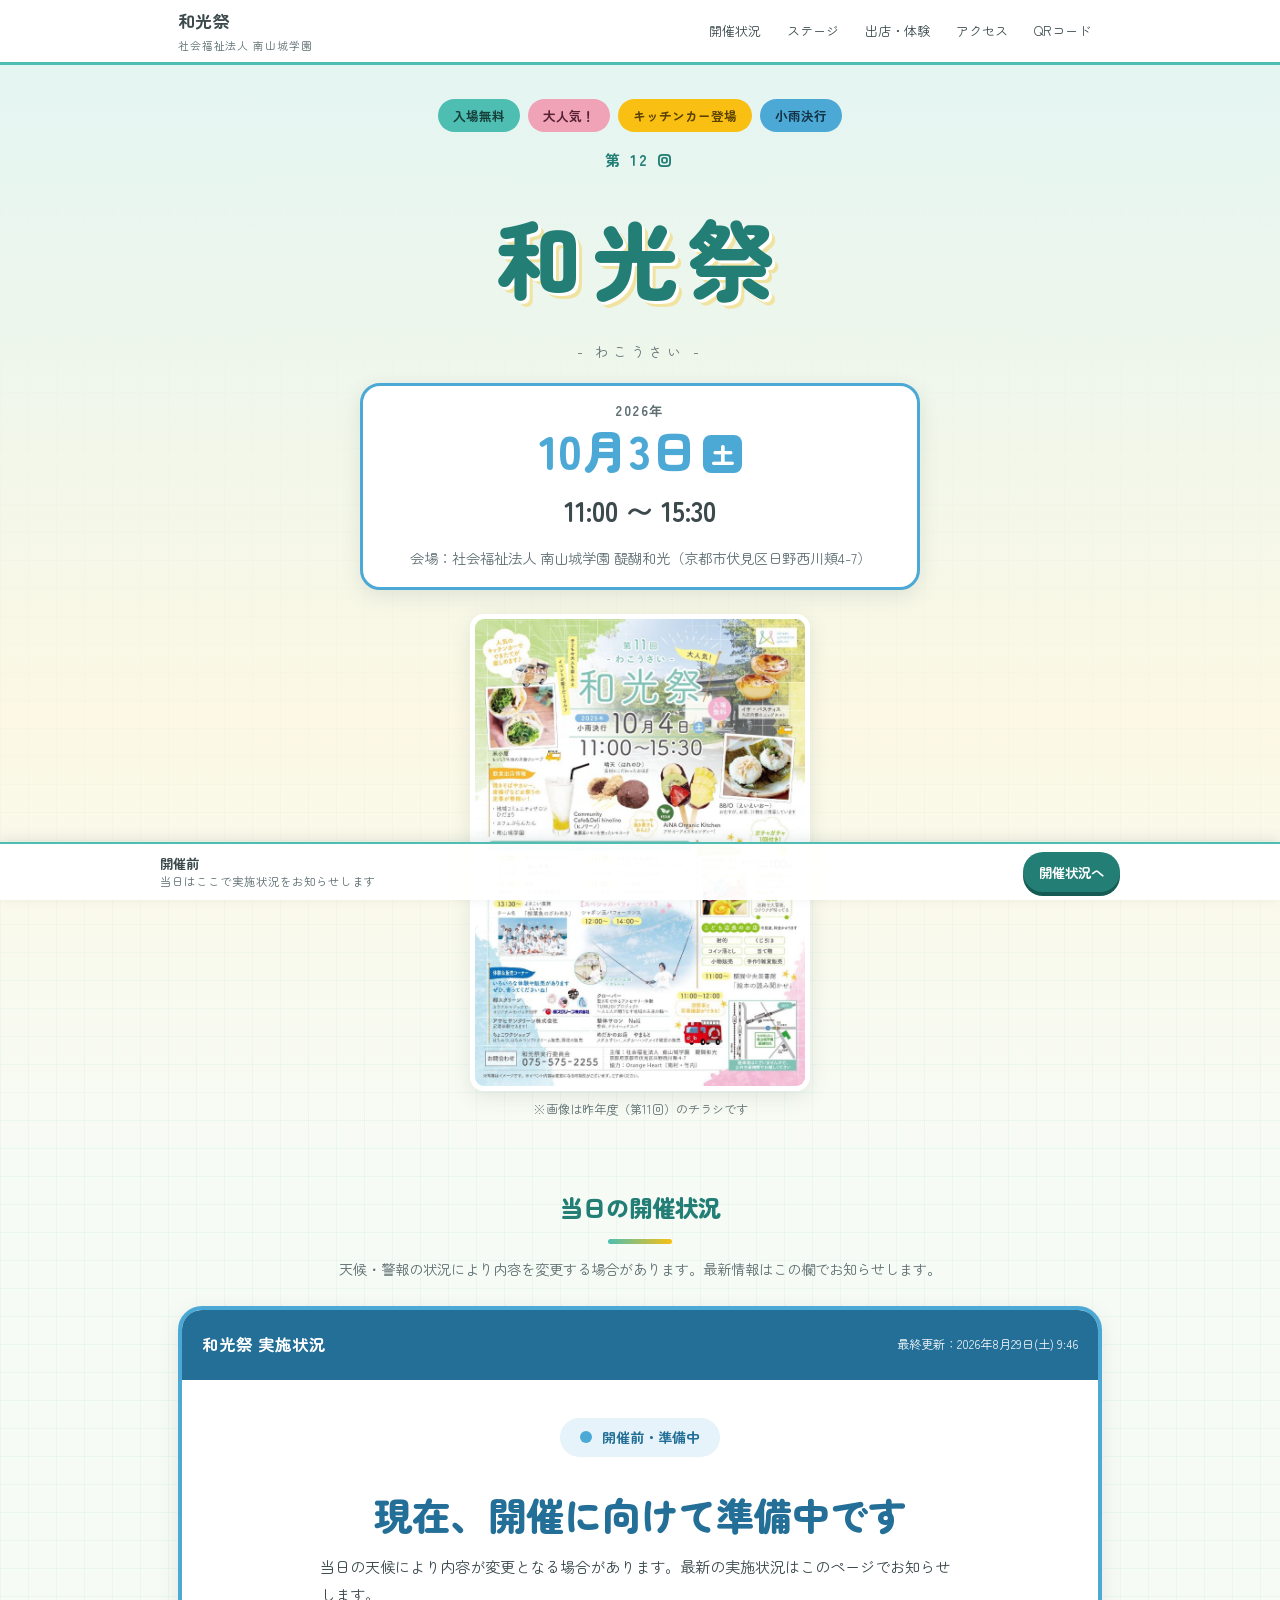
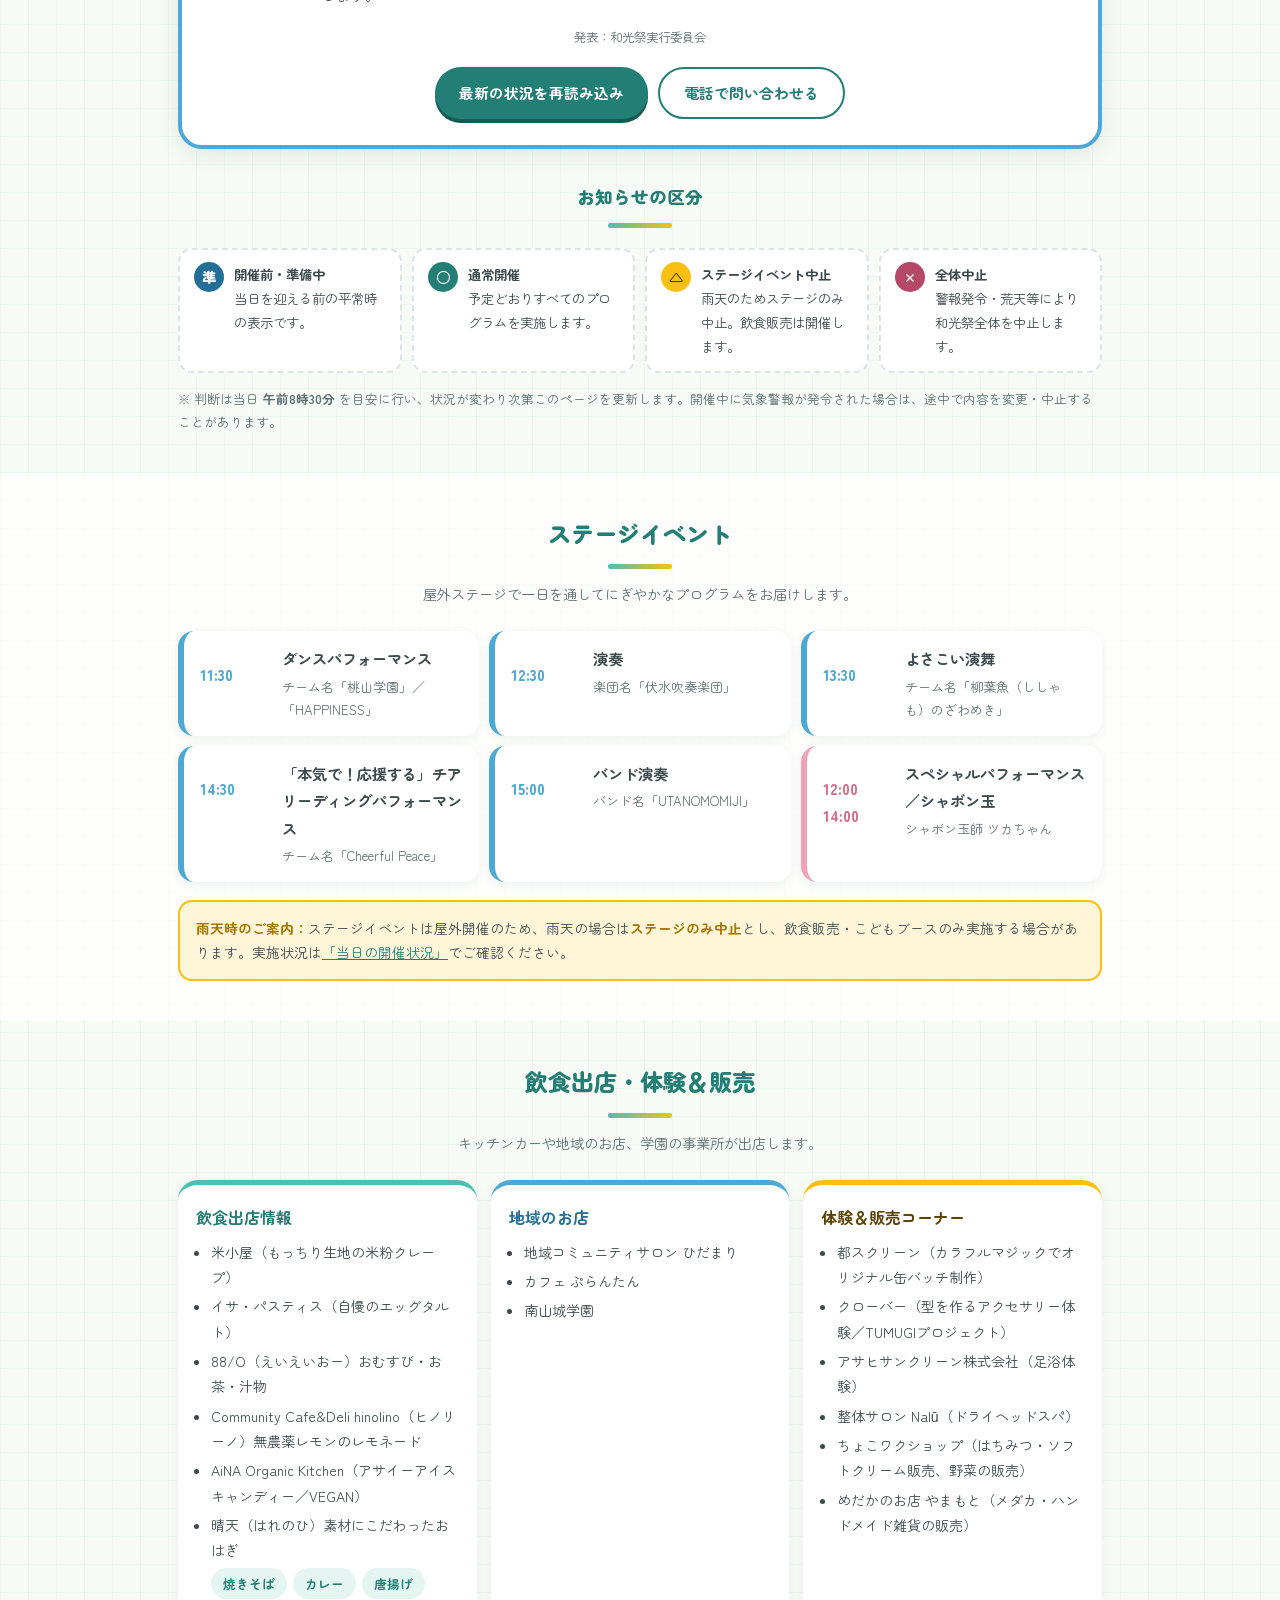
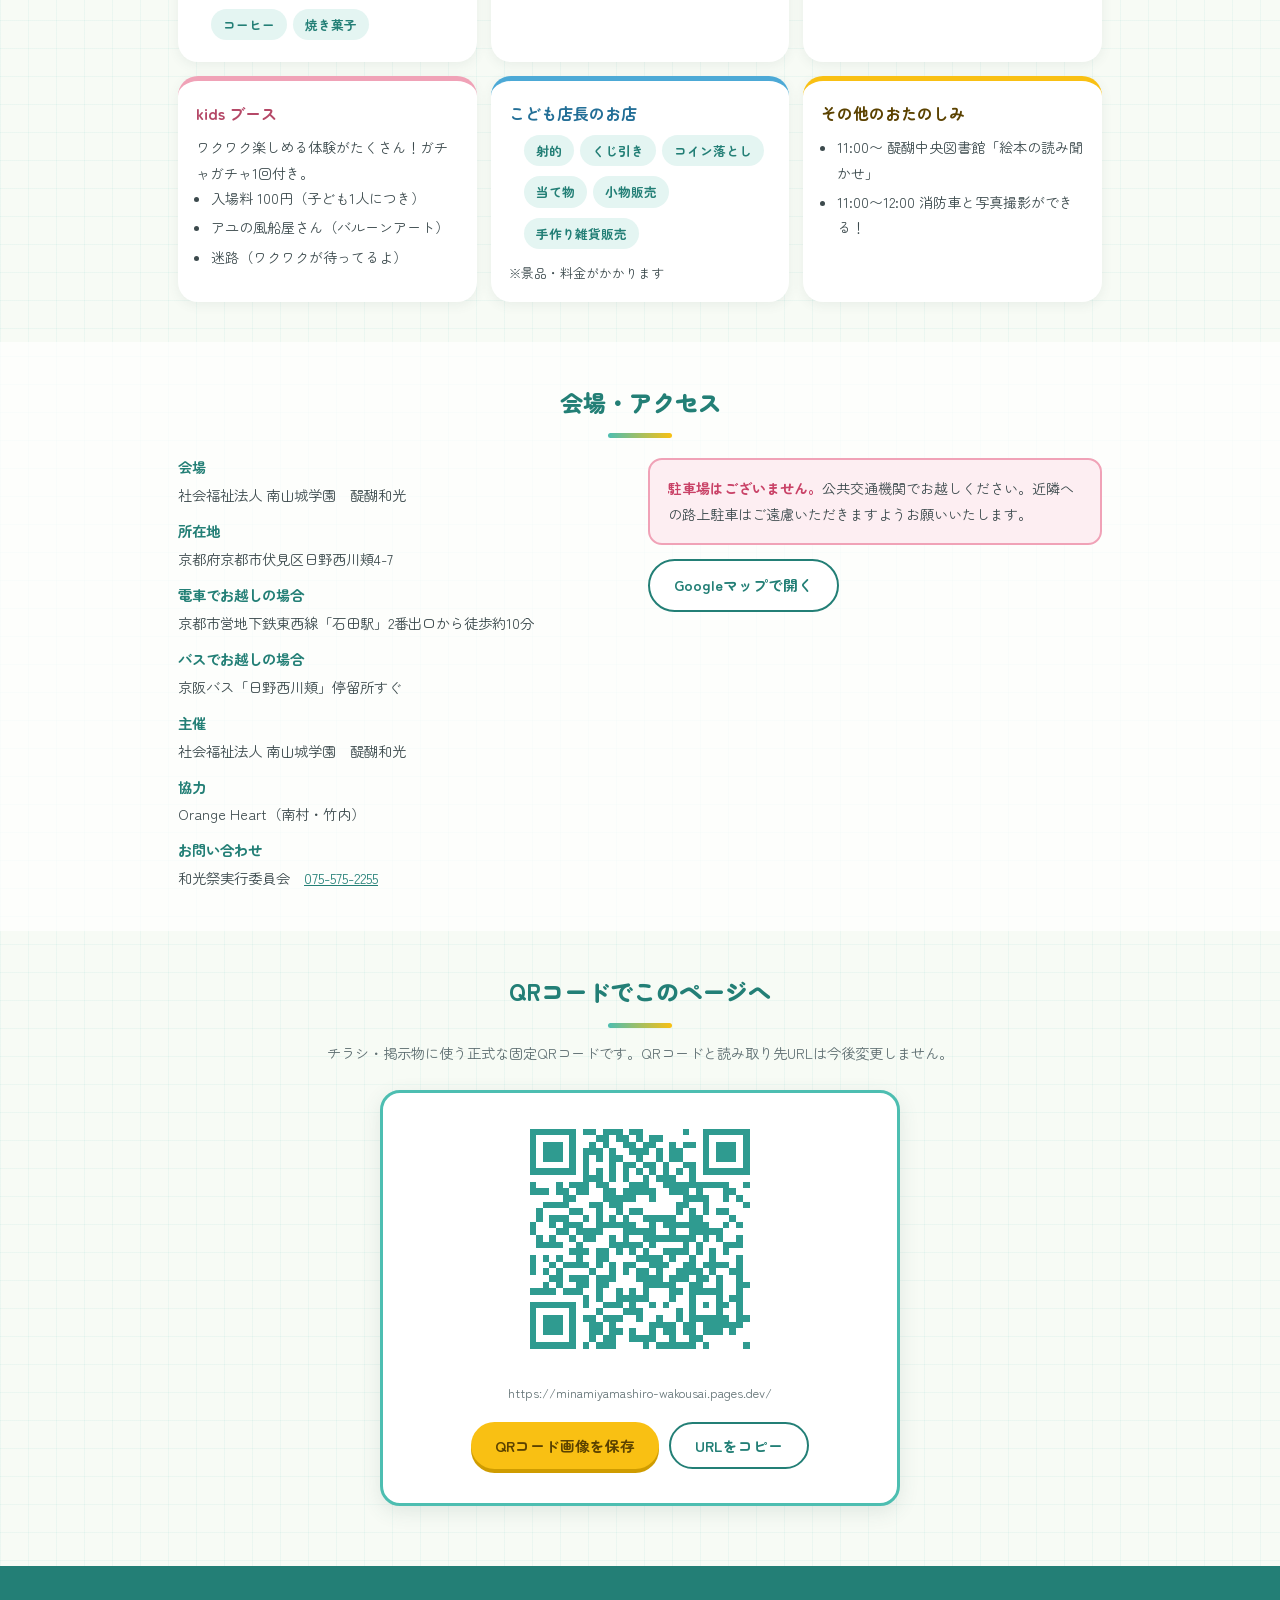
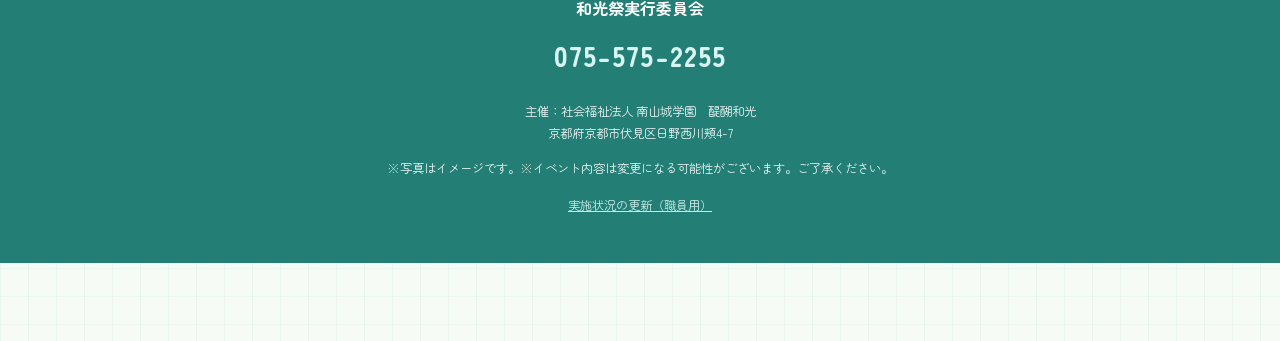
==== commit 93a2c212: "Improve status, mobile navigation, contrast, and access" ====
--- a/index.html
+++ b/index.html
@@ -265,11 +265,15 @@
             <dd>社会福祉法人 南山城学園　醍醐和光</dd>
             <dt>所在地</dt>
             <dd>京都府京都市伏見区日野西川頬4-7</dd>
+            <dt>電車でお越しの場合</dt>
+            <dd>京都市営地下鉄東西線「石田駅」2番出口から徒歩約10分</dd>
+            <dt>バスでお越しの場合</dt>
+            <dd>京阪バス「日野西川頬」停留所すぐ</dd>
             <dt>主催</dt>
             <dd>社会福祉法人 南山城学園　醍醐和光</dd>
             <dt>協力</dt>
             <dd>Orange Heart（南村・竹内）</dd>
-            <dt>お問合わせ</dt>
+            <dt>お問い合わせ</dt>
             <dd>和光祭実行委員会　<a href="tel:0755752255">075-575-2255</a></dd>
           </dl>
         </div>
--- a/css/style.css
+++ b/css/style.css
@@ -11,7 +11,7 @@
 
 :root {
   --green: #4dbeb1;
-  --green-dark: #2f9b90;
+  --green-dark: #237f76;
   --green-pale: #e4f5f2;
   --yellow: #f9c013;
   --yellow-pale: #fff6d9;
@@ -20,7 +20,10 @@
   --pink: #f0a2b7;
   --pink-pale: #fdeef2;
   --ink: #3c4a4d;
-  --ink-soft: #6b7a7d;
+  --blue-dark: #236f97;
+  --pink-dark: #b54867;
+  --yellow-ink: #5b4200;
+  --ink-soft: #5f6f72;
   --paper: #f7fbf5;
   --white: #ffffff;
   --radius: 20px;
@@ -29,7 +32,10 @@
 
 * { box-sizing: border-box; }
 
-html { scroll-behavior: smooth; }
+html {
+  scroll-behavior: smooth;
+  scroll-padding-top: 76px;
+}
 
 body {
   margin: 0;
@@ -49,6 +55,12 @@
 
 a { color: var(--green-dark); }
 
+a:focus-visible,
+button:focus-visible {
+  outline: 3px solid #765500;
+  outline-offset: 3px;
+}
+
 .container {
   width: 100%;
   max-width: 960px;
@@ -133,13 +145,13 @@
   border-radius: 999px;
   font-size: .8rem;
   font-weight: 700;
-  color: var(--white);
+  color: #173f3b;
   background: var(--green);
 }
 
-.badge.badge-pink { background: var(--pink); }
-.badge.badge-yellow { background: var(--yellow); color: #6a4d00; }
-.badge.badge-blue { background: var(--blue); }
+.badge.badge-pink { background: var(--pink); color: #552133; }
+.badge.badge-yellow { background: var(--yellow); color: var(--yellow-ink); }
+.badge.badge-blue { background: var(--blue); color: #143447; }
 
 .hero-lead {
   margin: 0 0 6px;
@@ -258,7 +270,7 @@
   gap: 10px;
   flex-wrap: wrap;
   padding: 12px 20px;
-  background: var(--green);
+  background: var(--green-dark);
   color: var(--white);
 }
 
@@ -346,48 +358,48 @@
   font-weight: 700;
   text-decoration: none;
   cursor: pointer;
-  background: var(--green);
+  background: var(--green-dark);
   color: var(--white);
-  box-shadow: 0 4px 0 var(--green-dark);
+  box-shadow: 0 4px 0 #155b54;
   transition: transform .12s, box-shadow .12s;
 }
 
-.btn:active { transform: translateY(3px); box-shadow: 0 1px 0 var(--green-dark); }
+.btn:active { transform: translateY(3px); box-shadow: 0 1px 0 #155b54; }
 .btn-outline {
   background: var(--white);
   color: var(--green-dark);
-  border: 2px solid var(--green);
+  border: 2px solid var(--green-dark);
   box-shadow: none;
 }
-.btn-yellow { background: var(--yellow); color: #6a4d00; box-shadow: 0 4px 0 #cf9c00; }
+.btn-yellow { background: var(--yellow); color: var(--yellow-ink); box-shadow: 0 4px 0 #cf9c00; }
 .btn-yellow:active { box-shadow: 0 1px 0 #cf9c00; }
 
 /* 状況テーマ */
 .status-card.is-open { border-color: var(--green); }
-.status-card.is-open .status-card-head { background: var(--green); }
+.status-card.is-open .status-card-head { background: var(--green-dark); }
 
 .status-card.is-before { border-color: var(--blue); }
-.status-card.is-before .status-card-head { background: var(--blue); }
-.status-card.is-before .status-headline { color: #2b7fa8; }
-.status-card.is-before .status-signal { background: var(--blue-pale); color: #2b7fa8; }
+.status-card.is-before .status-card-head { background: var(--blue-dark); }
+.status-card.is-before .status-headline { color: var(--blue-dark); }
+.status-card.is-before .status-signal { background: var(--blue-pale); color: var(--blue-dark); }
 .status-card.is-before .status-signal .dot { background: var(--blue); }
 
 .status-card.is-stage_cancel { border-color: var(--yellow); }
-.status-card.is-stage_cancel .status-card-head { background: var(--yellow); color: #6a4d00; }
-.status-card.is-stage_cancel .status-headline { color: #b07c00; }
+.status-card.is-stage_cancel .status-card-head { background: var(--yellow); color: var(--yellow-ink); }
+.status-card.is-stage_cancel .status-headline { color: var(--yellow-ink); }
 .status-card.is-stage_cancel .status-signal { background: var(--yellow-pale); color: #8a6200; }
 .status-card.is-stage_cancel .status-signal .dot { background: var(--yellow); }
 
 .status-card.is-cancel { border-color: #e2708c; }
-.status-card.is-cancel .status-card-head { background: #e2708c; }
-.status-card.is-cancel .status-headline { color: #c94267; }
-.status-card.is-cancel .status-signal { background: var(--pink-pale); color: #c94267; }
+.status-card.is-cancel .status-card-head { background: var(--pink-dark); }
+.status-card.is-cancel .status-headline { color: var(--pink-dark); }
+.status-card.is-cancel .status-signal { background: var(--pink-pale); color: var(--pink-dark); }
 .status-card.is-cancel .status-signal .dot { background: #e2708c; animation: none; }
 
 .status-card.is-ended { border-color: #a8b5b8; }
-.status-card.is-ended .status-card-head { background: #a8b5b8; }
-.status-card.is-ended .status-headline { color: #6b7a7d; }
-.status-card.is-ended .status-signal { background: #eef1f1; color: #6b7a7d; }
+.status-card.is-ended .status-card-head { background: var(--ink-soft); }
+.status-card.is-ended .status-headline { color: var(--ink-soft); }
+.status-card.is-ended .status-signal { background: #eef1f1; color: var(--ink-soft); }
 .status-card.is-ended .status-signal .dot { background: #a8b5b8; animation: none; }
 
 /* 状況の凡例 */
@@ -423,10 +435,10 @@
   color: var(--white);
 }
 
-.legend-mark.m-open { background: var(--green); }
-.legend-mark.m-stage { background: var(--yellow); color: #6a4d00; }
-.legend-mark.m-cancel { background: #e2708c; }
-.legend-mark.m-before { background: var(--blue); }
+.legend-mark.m-open { background: var(--green-dark); }
+.legend-mark.m-stage { background: var(--yellow); color: var(--yellow-ink); }
+.legend-mark.m-cancel { background: var(--pink-dark); }
+.legend-mark.m-before { background: var(--blue-dark); }
 
 .legend-title { display: block; font-weight: 700; }
 
@@ -533,9 +545,9 @@
   color: var(--green-dark);
 }
 
-.info-card.c-pink h3 { color: #d2708c; }
-.info-card.c-blue h3 { color: #2b7fa8; }
-.info-card.c-yellow h3 { color: #a97600; }
+.info-card.c-pink h3 { color: var(--pink-dark); }
+.info-card.c-blue h3 { color: var(--blue-dark); }
+.info-card.c-yellow h3 { color: var(--yellow-ink); }
 
 .info-card ul {
   margin: 0;
@@ -670,6 +682,7 @@
 }
 
 .sticky-cta-text {
+  margin: 0;
   font-size: .84rem;
   font-weight: 700;
   line-height: 1.4;
@@ -861,7 +874,40 @@
 }
 
 @media (max-width: 600px) {
-  .header-nav { display: none; }
+  html { scroll-padding-top: 116px; }
+  .header-inner {
+    display: block;
+    padding-top: 7px;
+  }
+  .site-title {
+    display: flex;
+    align-items: baseline;
+    gap: 8px;
+  }
+  .site-title small { display: inline; }
+  .header-nav {
+    display: block;
+    margin: 5px -14px 0;
+    overflow-x: auto;
+    overscroll-behavior-inline: contain;
+    scrollbar-width: none;
+  }
+  .header-nav::-webkit-scrollbar { display: none; }
+  .header-nav ul {
+    width: max-content;
+    flex-wrap: nowrap;
+    padding: 0 14px 8px;
+  }
+  .header-nav a {
+    padding: 5px 11px;
+    white-space: nowrap;
+    background: var(--green-pale);
+    border: 1px solid rgba(35, 127, 118, .28);
+  }
+  .sticky-cta { padding: 6px 10px max(6px, env(safe-area-inset-bottom)); }
+  .sticky-cta-text span { display: none; }
+  .sticky-cta .btn { padding: 7px 14px; }
+  .has-sticky { padding-bottom: 62px; }
   .status-card-body { padding: 20px 14px 22px; }
   .container { padding: 0 14px; }
 }
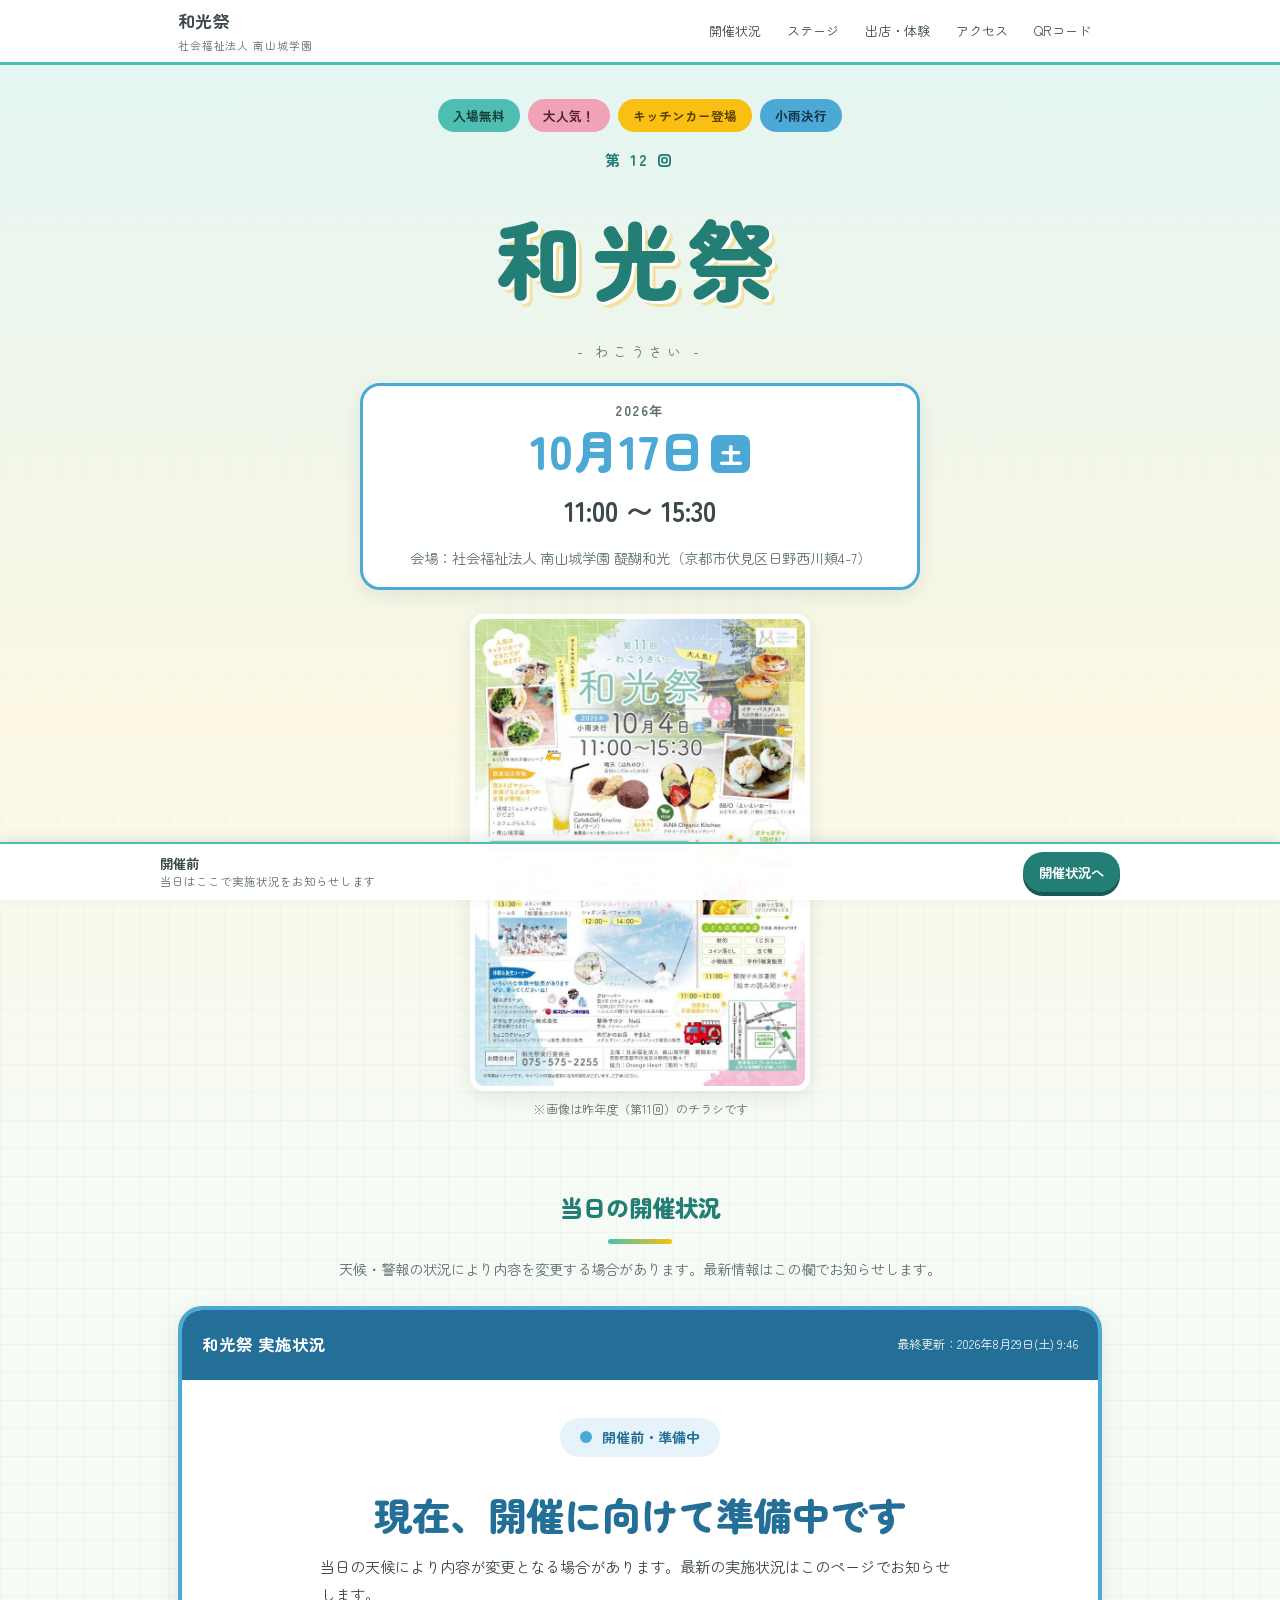
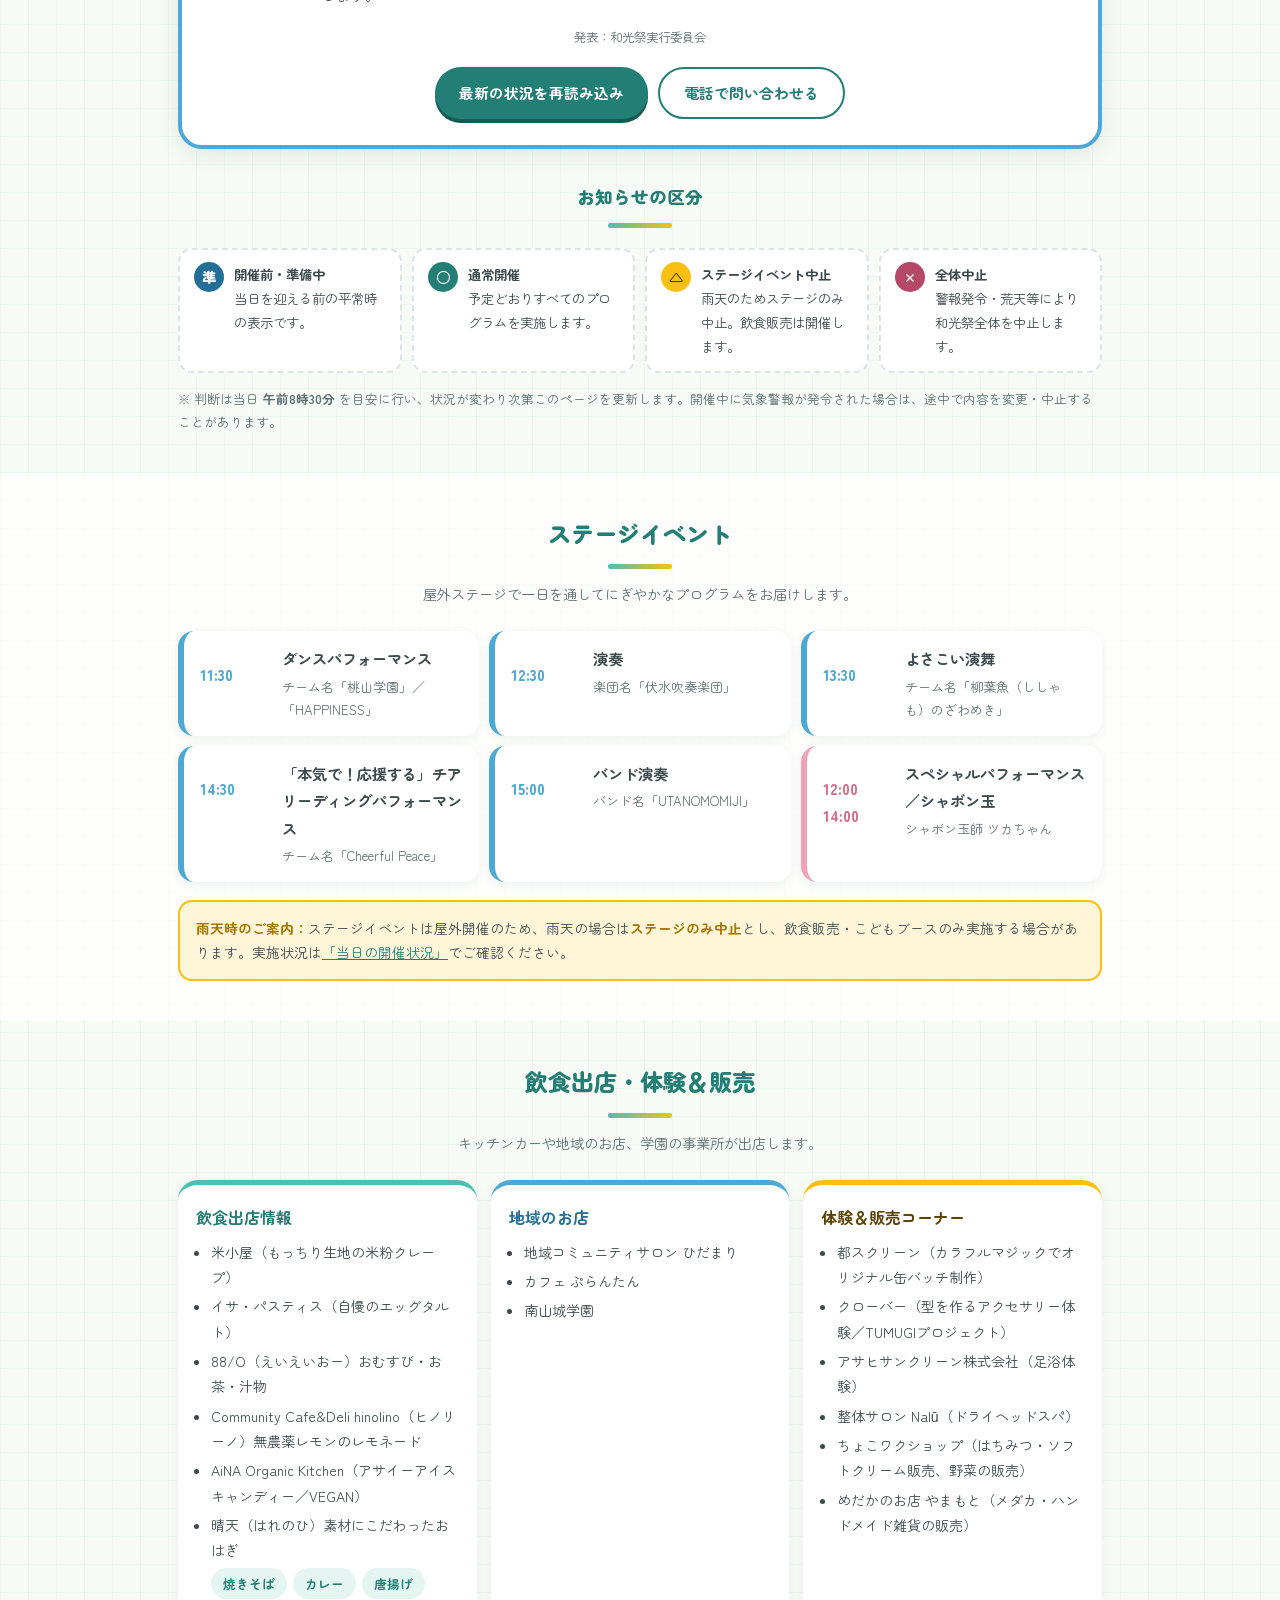
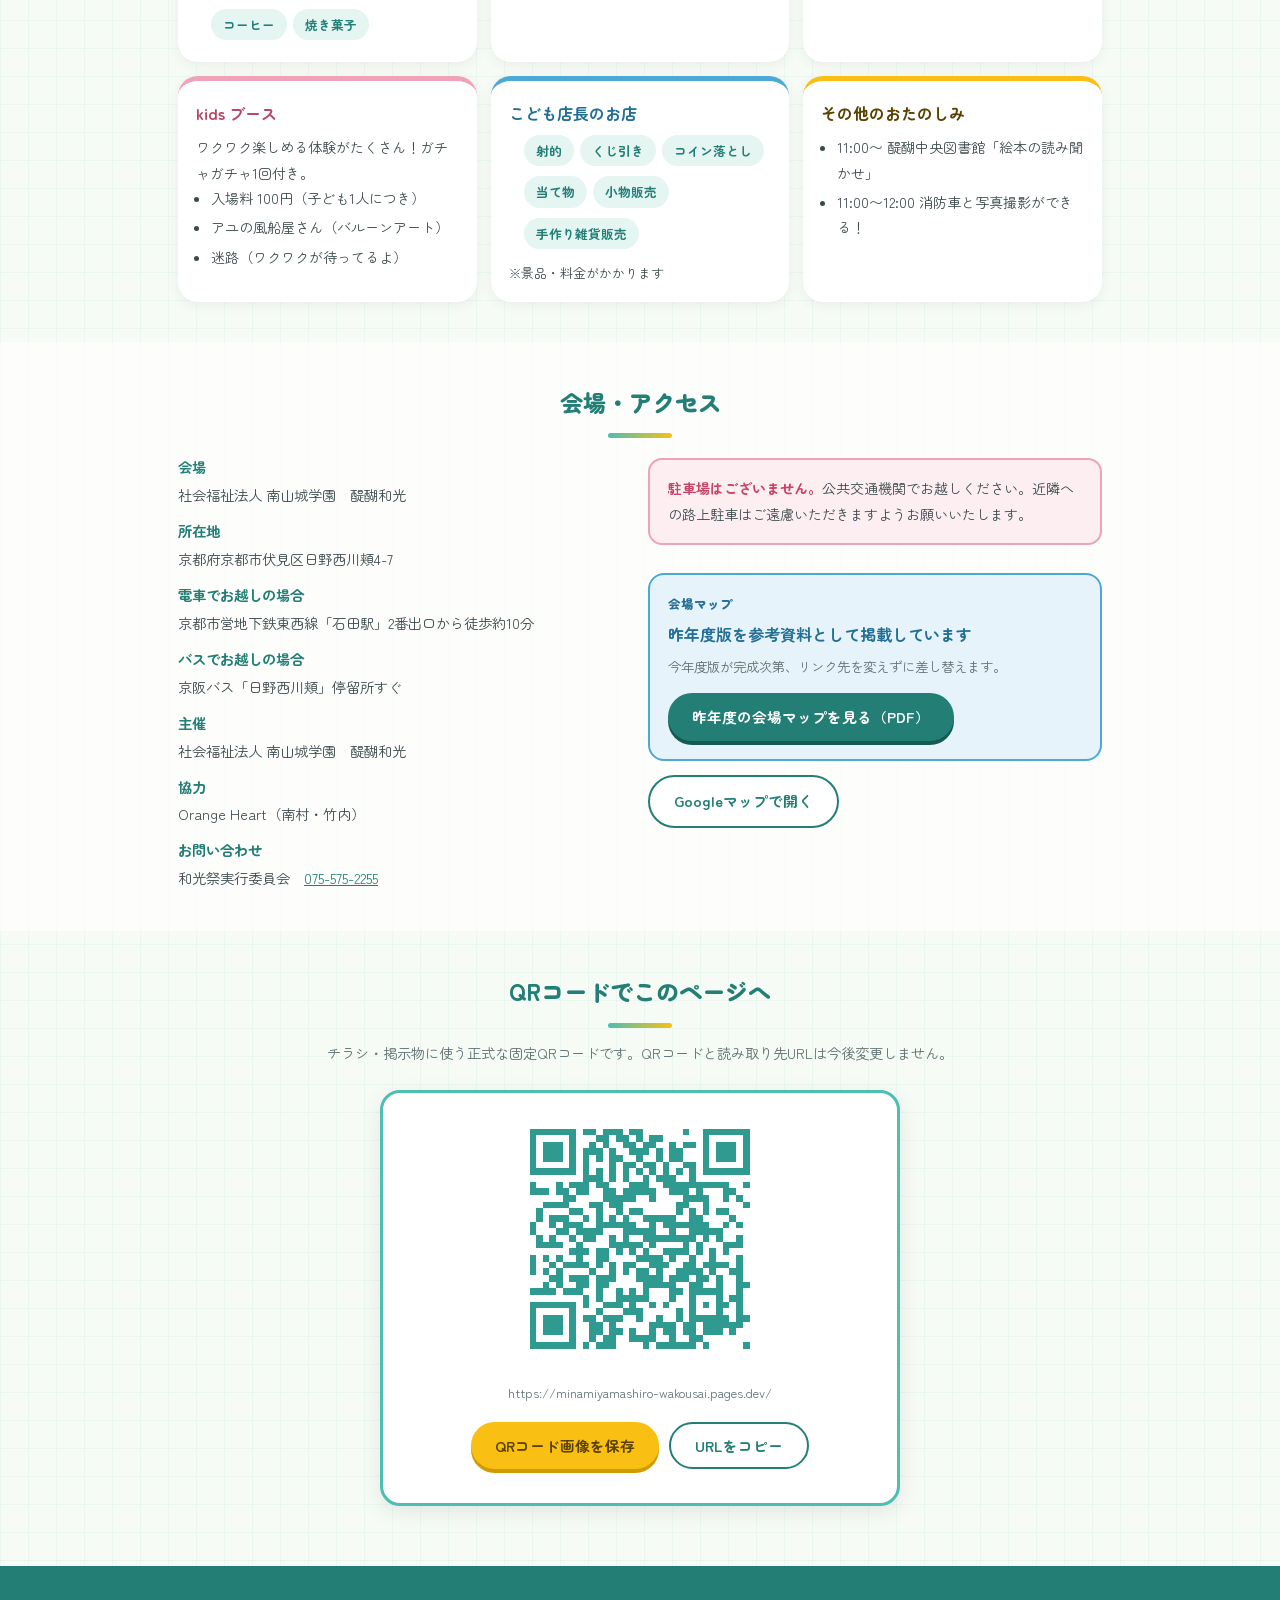
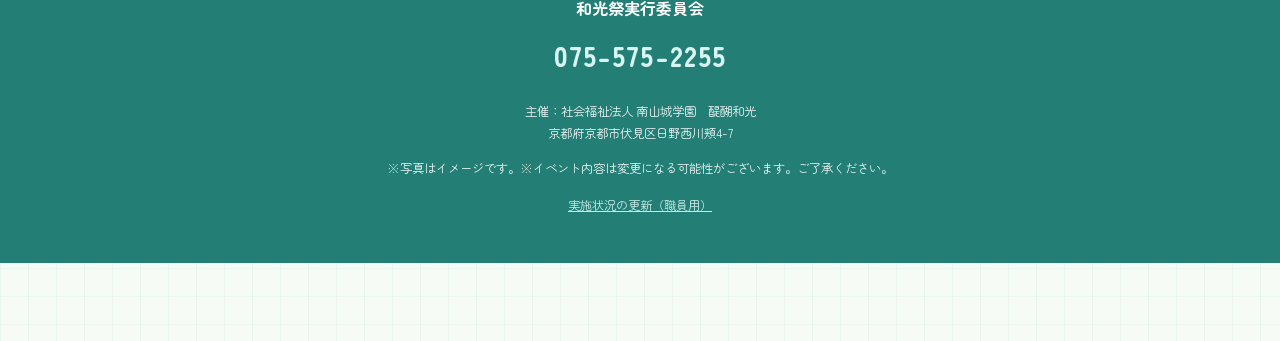
==== commit 2fef90ac: "Update event date and add venue map" ====
--- a/index.html
+++ b/index.html
@@ -4,9 +4,9 @@
 <meta charset="UTF-8">
 <meta name="viewport" content="width=device-width, initial-scale=1">
 <title>第12回 和光祭（わこうさい）｜社会福祉法人 南山城学園</title>
-<meta name="description" content="社会福祉法人 南山城学園「和光祭」公式ページ。開催当日の実施状況（通常開催／ステージイベント中止／全体中止）を随時お知らせします。">
+<meta name="description" content="社会福祉法人 南山城学園「和光祭」公式ページ。2026年10月17日（土）11:00〜15:30開催。開催当日の実施状況も随時お知らせします。">
 <meta property="og:title" content="第12回 和光祭｜社会福祉法人 南山城学園">
-<meta property="og:description" content="当日の開催状況をリアルタイムでお知らせします。">
+<meta property="og:description" content="2026年10月17日（土）11:00〜15:30開催。当日の開催状況も随時お知らせします。">
 <meta property="og:type" content="website">
 <link rel="preconnect" href="https://fonts.googleapis.com">
 <link rel="preconnect" href="https://fonts.gstatic.com" crossorigin>
@@ -52,7 +52,7 @@
       <div class="hero-datebox">
         <p class="hero-date">
           <span class="year">2026年</span>
-          10月3日<span class="dow">土</span>
+          10月17日<span class="dow">土</span>
         </p>
         <p class="hero-time">11:00 〜 15:30</p>
         <p class="hero-place">会場：社会福祉法人 南山城学園 醍醐和光（京都市伏見区日野西川頬4-7）</p>
@@ -277,11 +277,17 @@
             <dd>和光祭実行委員会　<a href="tel:0755752255">075-575-2255</a></dd>
           </dl>
         </div>
-        <div>
+        <div class="access-guides">
           <p class="access-note">
             <strong>駐車場はございません。</strong>公共交通機関でお越しください。近隣への路上駐車はご遠慮いただきますようお願いいたします。
           </p>
-          <p style="margin-top:12px;">
+          <aside class="venue-map-card" aria-labelledby="venue-map-title">
+            <p class="venue-map-kicker">会場マップ</p>
+            <h3 id="venue-map-title">昨年度版を参考資料として掲載しています</h3>
+            <p id="venue-map-note">今年度版が完成次第、リンク先を変えずに差し替えます。</p>
+            <a class="btn" href="assets/maps/wakousai-venue-map.pdf" target="_blank" rel="noopener" aria-describedby="venue-map-note">昨年度の会場マップを見る（PDF）</a>
+          </aside>
+          <p class="access-actions">
             <a class="btn btn-outline" href="https://www.google.com/maps/search/?api=1&amp;query=京都府京都市伏見区日野西川頬4-7" target="_blank" rel="noopener">Googleマップで開く</a>
           </p>
         </div>
--- a/css/style.css
+++ b/css/style.css
@@ -593,6 +593,51 @@
 }
 
 .access-note strong { color: #c94267; }
+
+.access-guides {
+  display: grid;
+  align-content: start;
+  gap: 14px;
+}
+
+.venue-map-card {
+  padding: 18px;
+  border-radius: 16px;
+  background: var(--blue-pale);
+  border: 2px solid var(--blue);
+}
+
+.venue-map-kicker {
+  margin: 0 0 4px;
+  font-size: .78rem;
+  font-weight: 900;
+  letter-spacing: .08em;
+  color: var(--blue-dark);
+}
+
+.venue-map-card h3 {
+  margin: 0 0 6px;
+  font-size: 1rem;
+  color: var(--blue-dark);
+}
+
+.venue-map-card p:not(.venue-map-kicker) {
+  margin: 0;
+  font-size: .84rem;
+  color: var(--ink-soft);
+}
+
+.venue-map-card .btn {
+  margin-top: 14px;
+  text-align: center;
+}
+
+.access-actions {
+  display: flex;
+  gap: 10px;
+  flex-wrap: wrap;
+  margin: 0;
+}
 
 .dl-plain { margin: 0; font-size: .9rem; }
 .dl-plain dt { font-weight: 700; color: var(--green-dark); margin-top: 10px; }
@@ -910,6 +955,8 @@
   .has-sticky { padding-bottom: 62px; }
   .status-card-body { padding: 20px 14px 22px; }
   .container { padding: 0 14px; }
+  .venue-map-card .btn,
+  .access-actions .btn { width: 100%; }
 }
 
 @media (prefers-reduced-motion: reduce) {
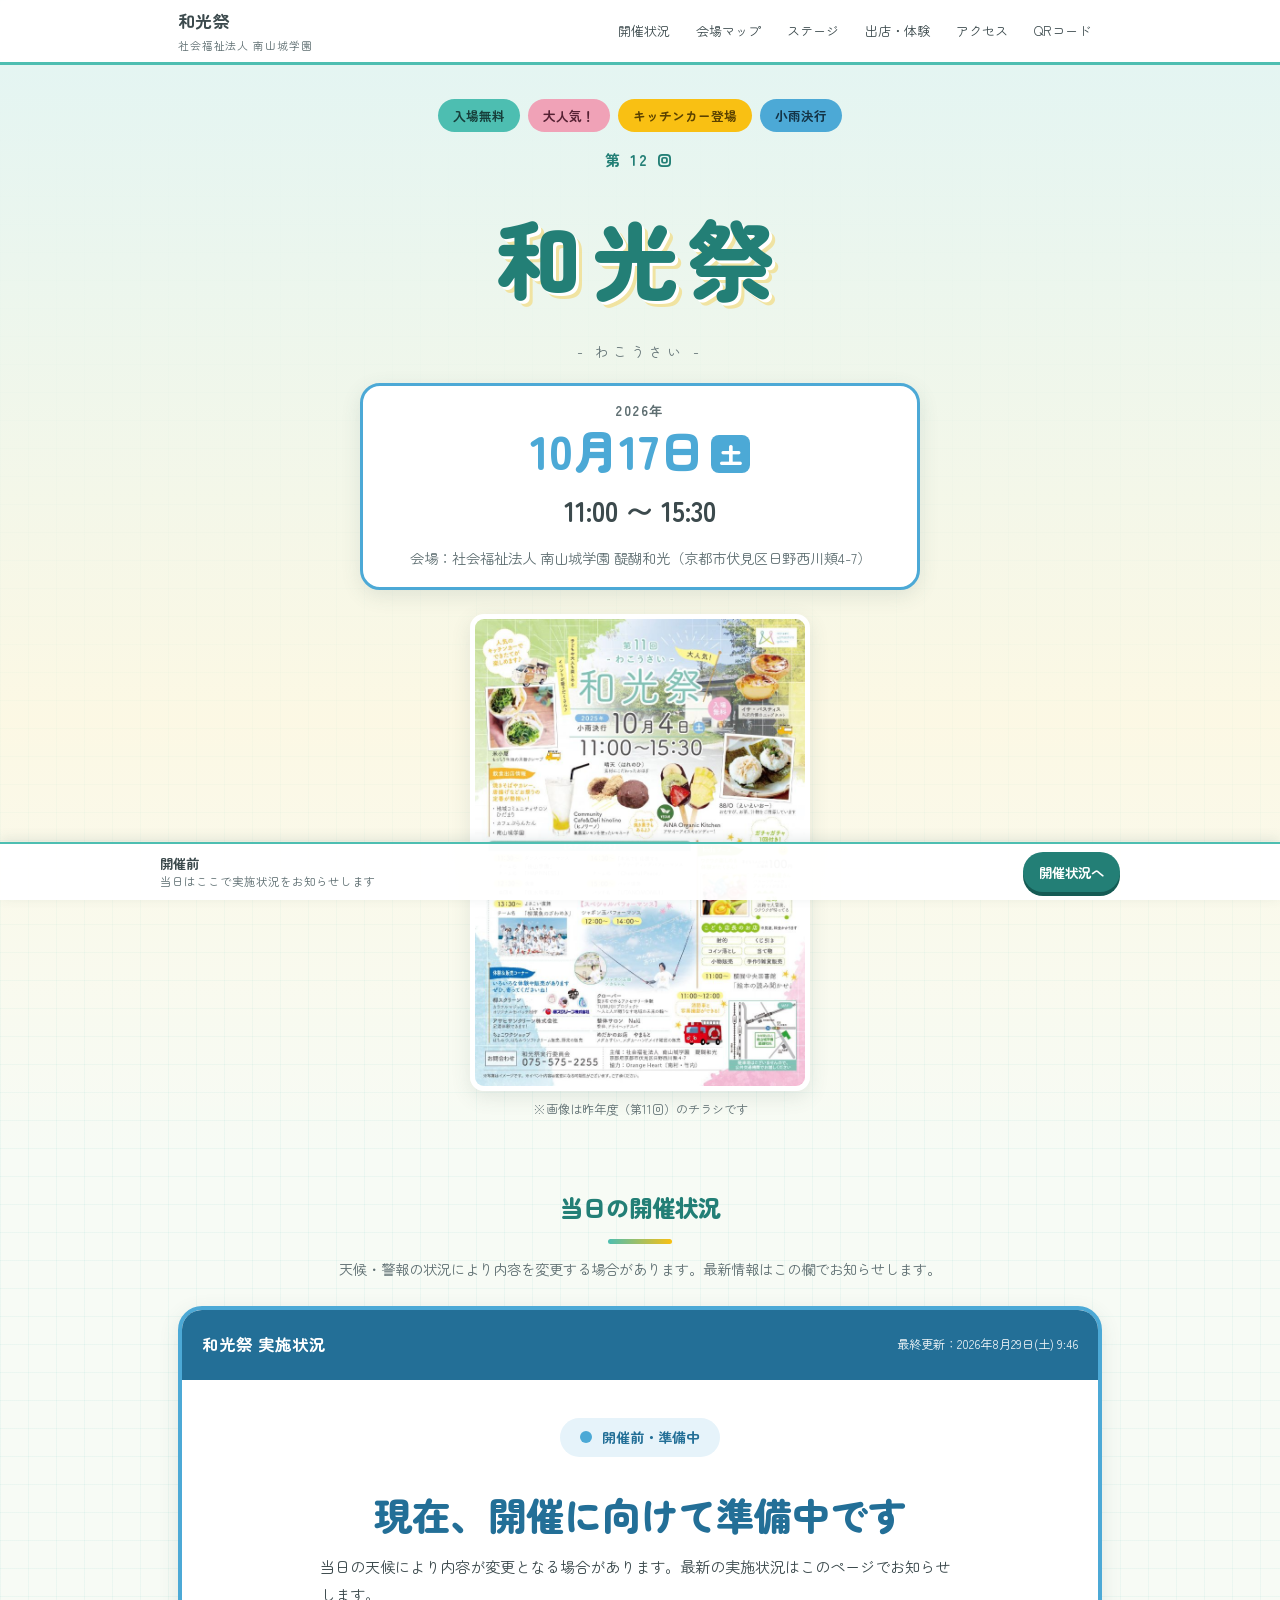
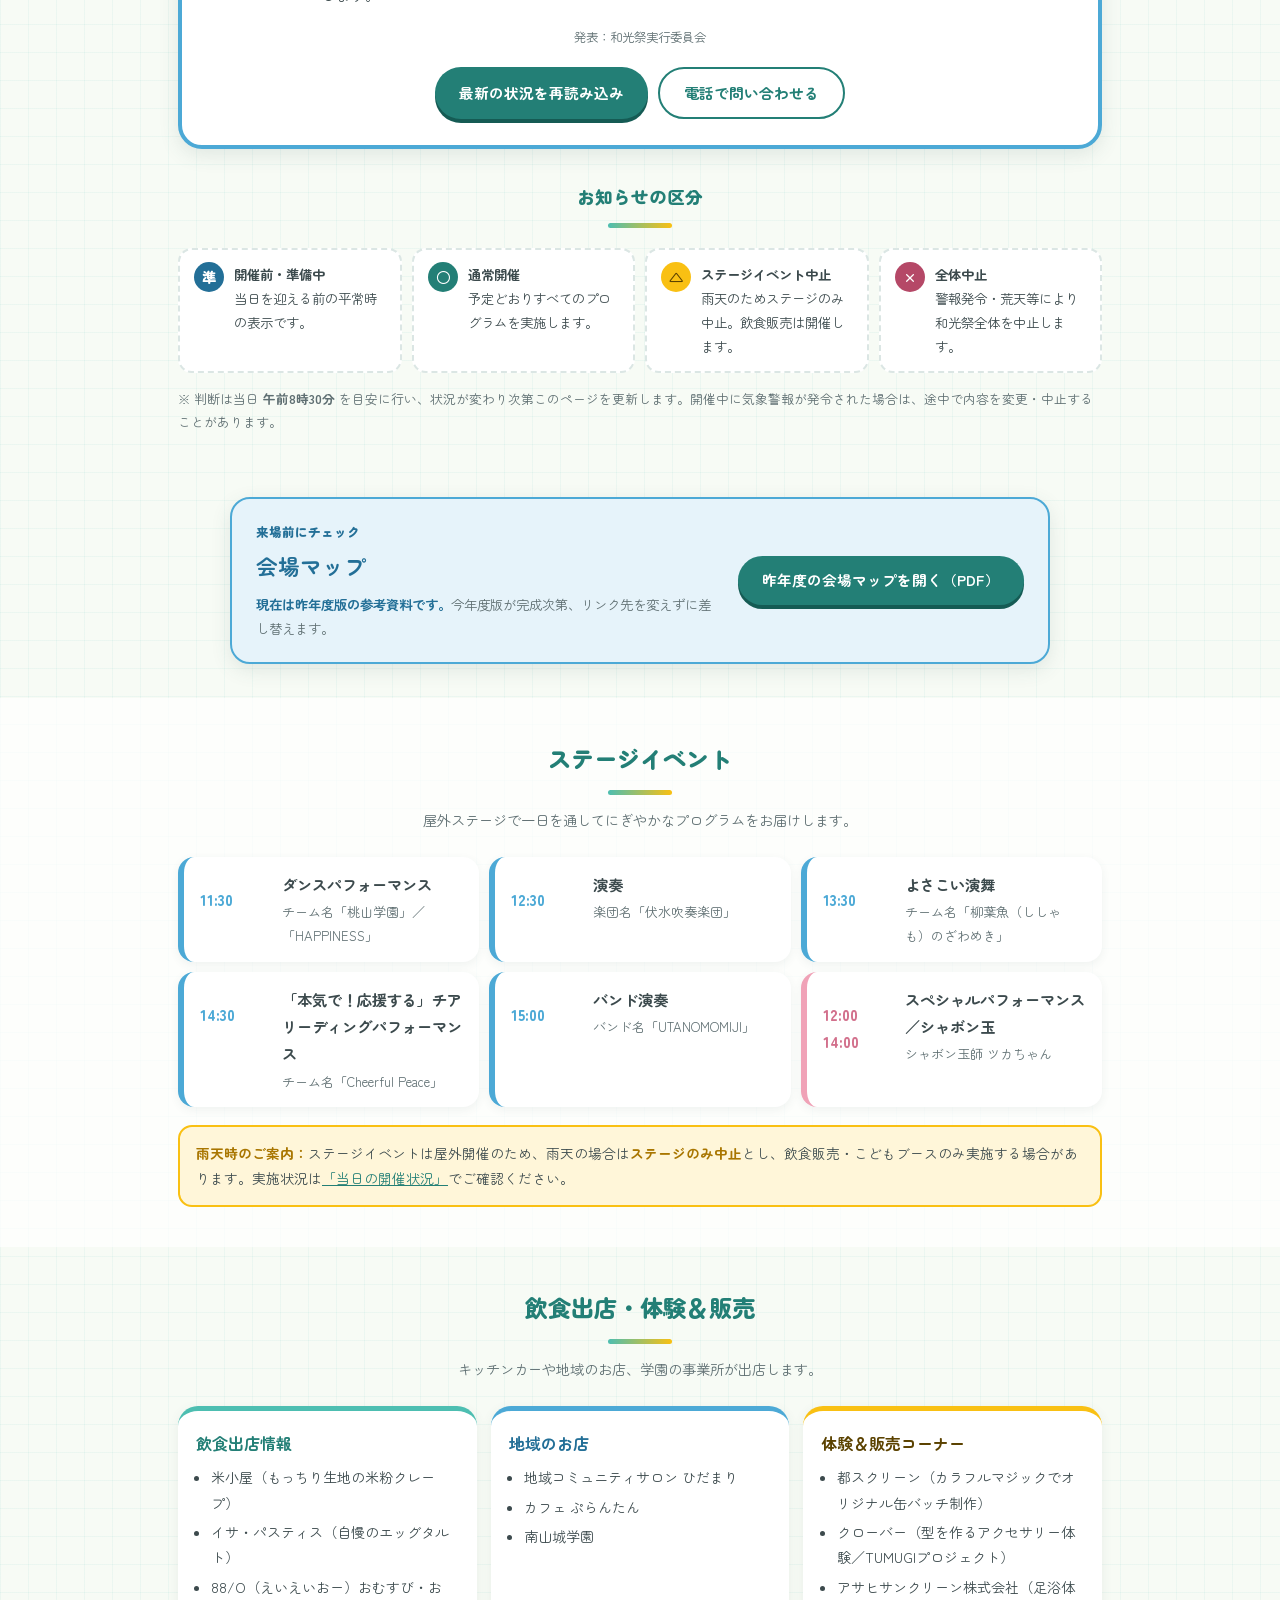
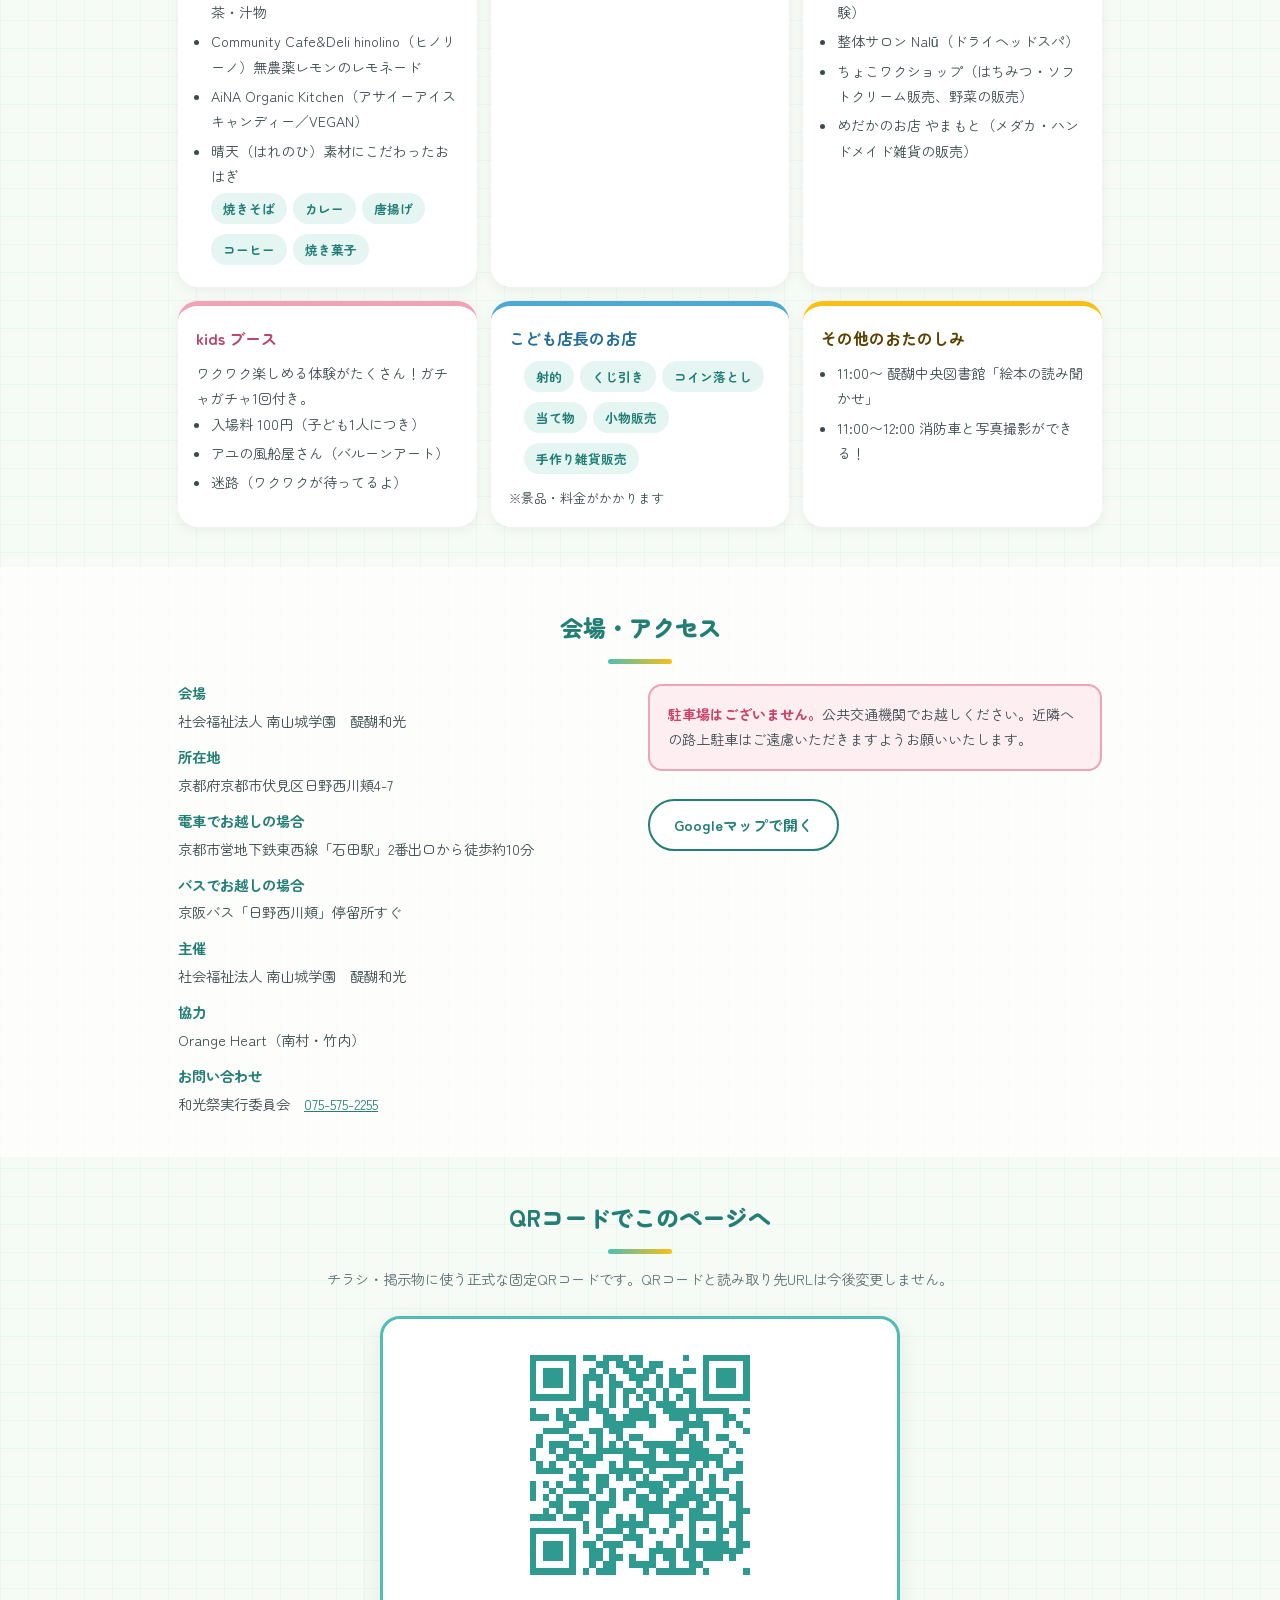
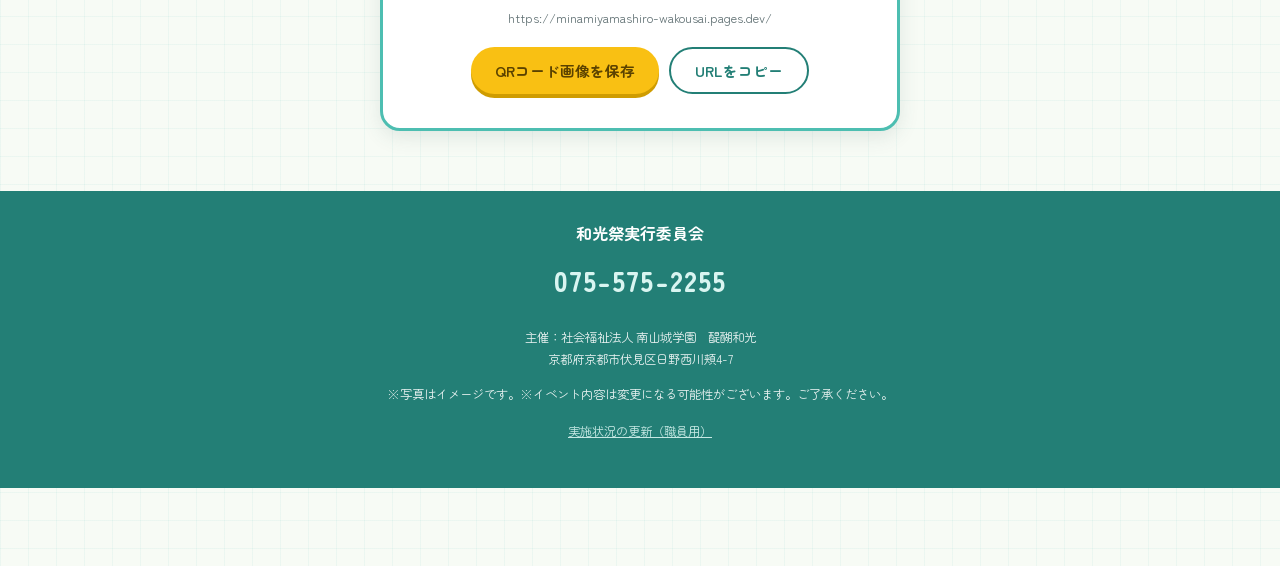
==== commit 692a0b35: "Move venue map above stage section" ====
--- a/index.html
+++ b/index.html
@@ -25,6 +25,7 @@
     <nav class="header-nav" id="header-nav" aria-label="ページ内リンク">
       <ul>
         <li><a href="#status-section">開催状況</a></li>
+        <li><a href="#map-section">会場マップ</a></li>
         <li><a href="#stage-section">ステージ</a></li>
         <li><a href="#booth-section">出店・体験</a></li>
         <li><a href="#access-section">アクセス</a></li>
@@ -116,6 +117,20 @@
     </div>
   </section>
 
+  <!-- ===== 会場マップ ===== -->
+  <section class="section venue-map-section" id="map-section" aria-labelledby="venue-map-title">
+    <div class="container">
+      <div class="venue-map-card">
+        <div class="venue-map-copy">
+          <p class="venue-map-kicker">来場前にチェック</p>
+          <h2 id="venue-map-title">会場マップ</h2>
+          <p id="venue-map-note"><strong>現在は昨年度版の参考資料です。</strong>今年度版が完成次第、リンク先を変えずに差し替えます。</p>
+        </div>
+        <a class="btn" href="assets/maps/wakousai-venue-map.pdf" target="_blank" rel="noopener" aria-describedby="venue-map-note">昨年度の会場マップを開く（PDF）</a>
+      </div>
+    </div>
+  </section>
+
   <!-- ===== ステージ ===== -->
   <section class="section section-alt" id="stage-section">
     <div class="container">
@@ -281,12 +296,6 @@
           <p class="access-note">
             <strong>駐車場はございません。</strong>公共交通機関でお越しください。近隣への路上駐車はご遠慮いただきますようお願いいたします。
           </p>
-          <aside class="venue-map-card" aria-labelledby="venue-map-title">
-            <p class="venue-map-kicker">会場マップ</p>
-            <h3 id="venue-map-title">昨年度版を参考資料として掲載しています</h3>
-            <p id="venue-map-note">今年度版が完成次第、リンク先を変えずに差し替えます。</p>
-            <a class="btn" href="assets/maps/wakousai-venue-map.pdf" target="_blank" rel="noopener" aria-describedby="venue-map-note">昨年度の会場マップを見る（PDF）</a>
-          </aside>
           <p class="access-actions">
             <a class="btn btn-outline" href="https://www.google.com/maps/search/?api=1&amp;query=京都府京都市伏見区日野西川頬4-7" target="_blank" rel="noopener">Googleマップで開く</a>
           </p>
--- a/css/style.css
+++ b/css/style.css
@@ -601,11 +601,22 @@
 }
 
 .venue-map-card {
-  padding: 18px;
-  border-radius: 16px;
+  display: flex;
+  align-items: center;
+  justify-content: space-between;
+  gap: 24px;
+  max-width: 820px;
+  margin: 0 auto;
+  padding: 22px 24px;
+  border-radius: var(--radius);
   background: var(--blue-pale);
   border: 2px solid var(--blue);
-}
+  box-shadow: var(--shadow);
+}
+
+.venue-map-section { padding: 24px 0 34px; }
+
+.venue-map-copy { min-width: 0; }
 
 .venue-map-kicker {
   margin: 0 0 4px;
@@ -615,9 +626,9 @@
   color: var(--blue-dark);
 }
 
-.venue-map-card h3 {
+.venue-map-card h2 {
   margin: 0 0 6px;
-  font-size: 1rem;
+  font-size: 1.35rem;
   color: var(--blue-dark);
 }
 
@@ -627,8 +638,10 @@
   color: var(--ink-soft);
 }
 
+.venue-map-card p strong { color: var(--blue-dark); }
+
 .venue-map-card .btn {
-  margin-top: 14px;
+  flex: 0 0 auto;
   text-align: center;
 }
 
@@ -955,8 +968,13 @@
   .has-sticky { padding-bottom: 62px; }
   .status-card-body { padding: 20px 14px 22px; }
   .container { padding: 0 14px; }
+  .venue-map-card {
+    display: block;
+    padding: 18px;
+  }
   .venue-map-card .btn,
   .access-actions .btn { width: 100%; }
+  .venue-map-card .btn { margin-top: 14px; }
 }
 
 @media (prefers-reduced-motion: reduce) {
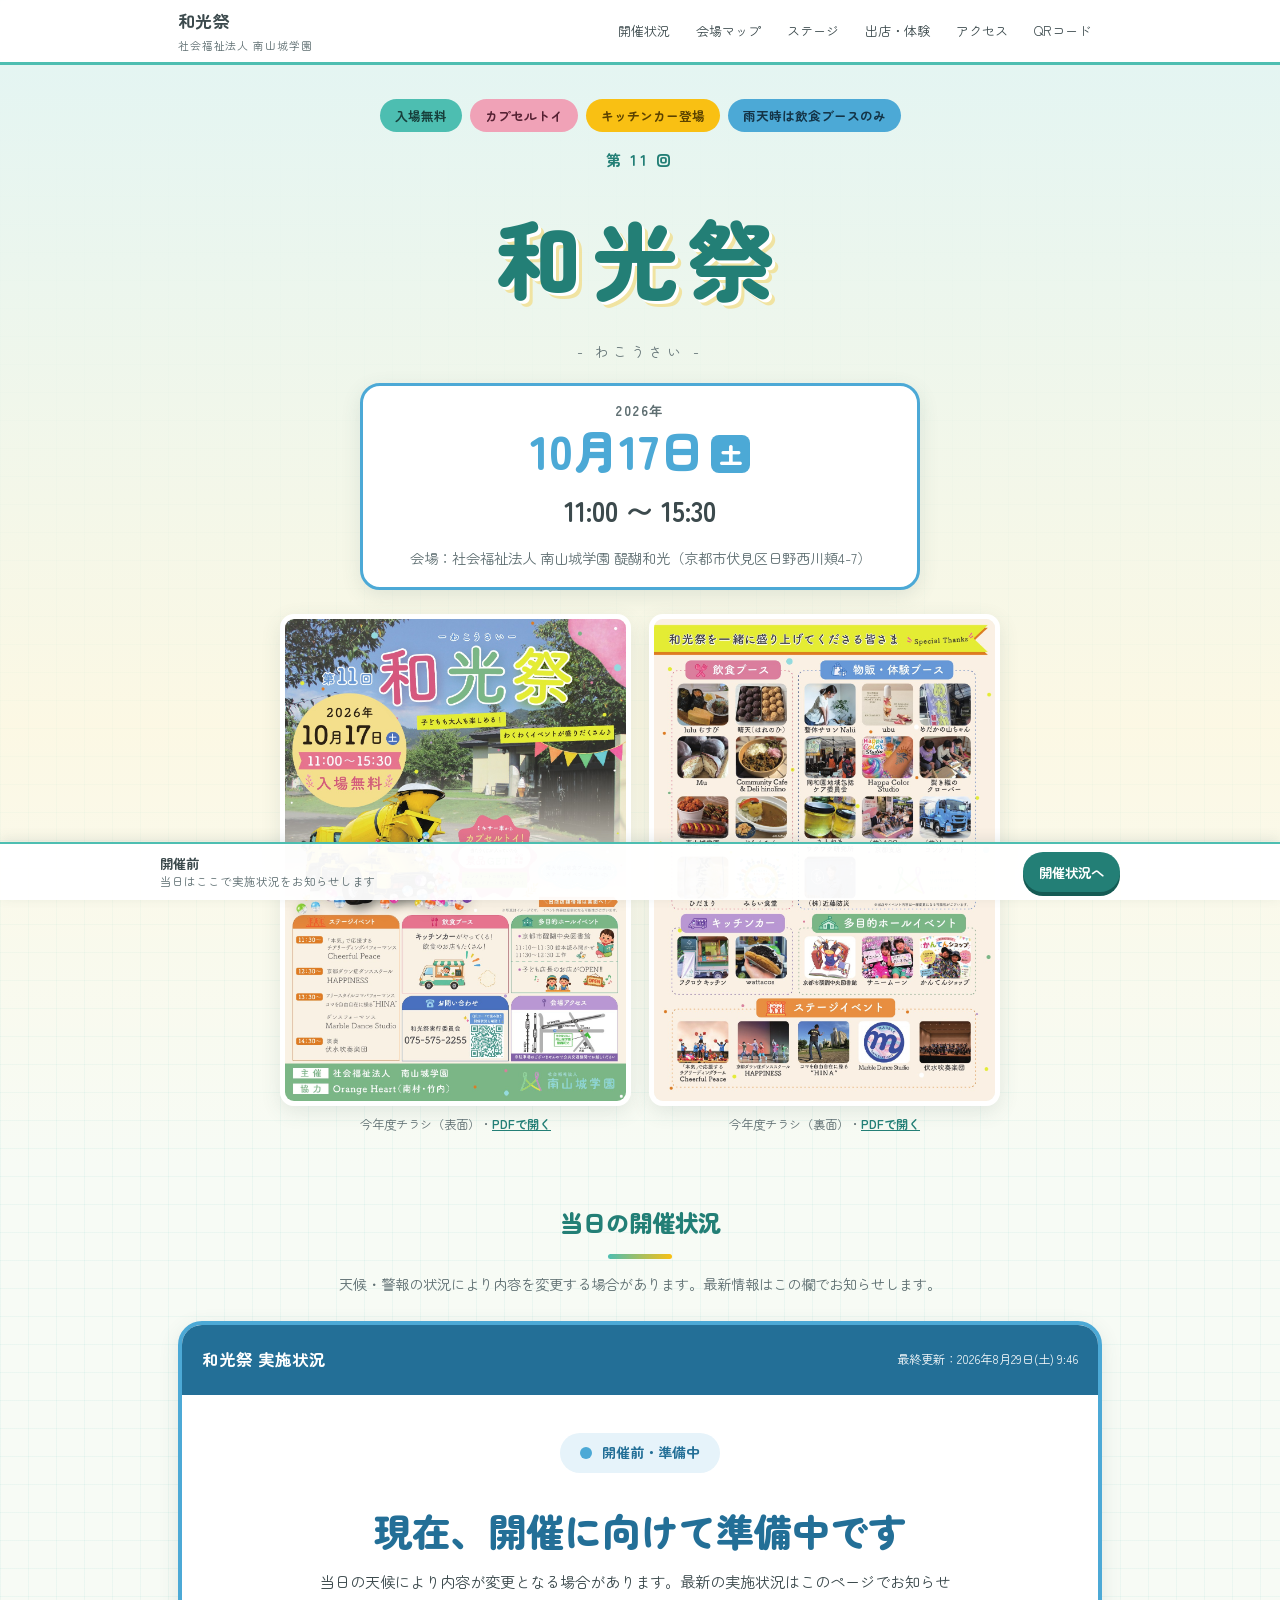
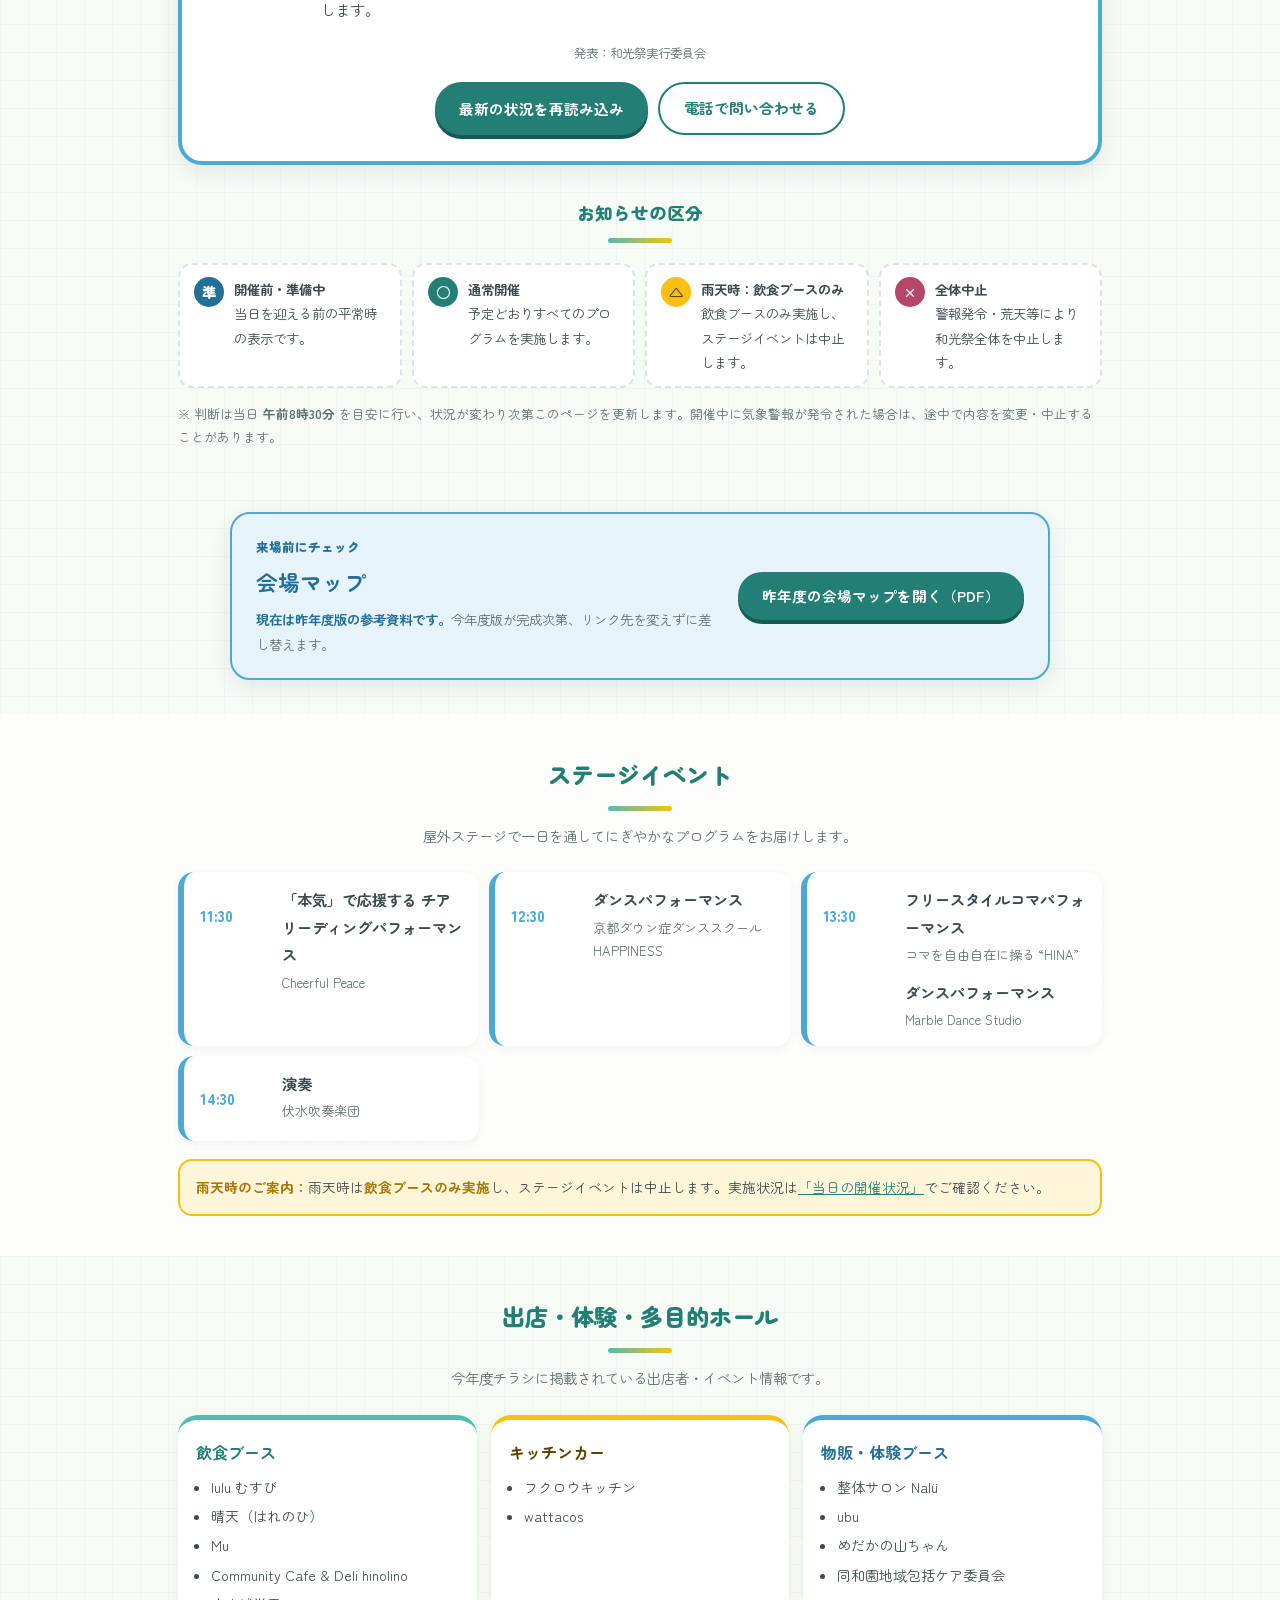
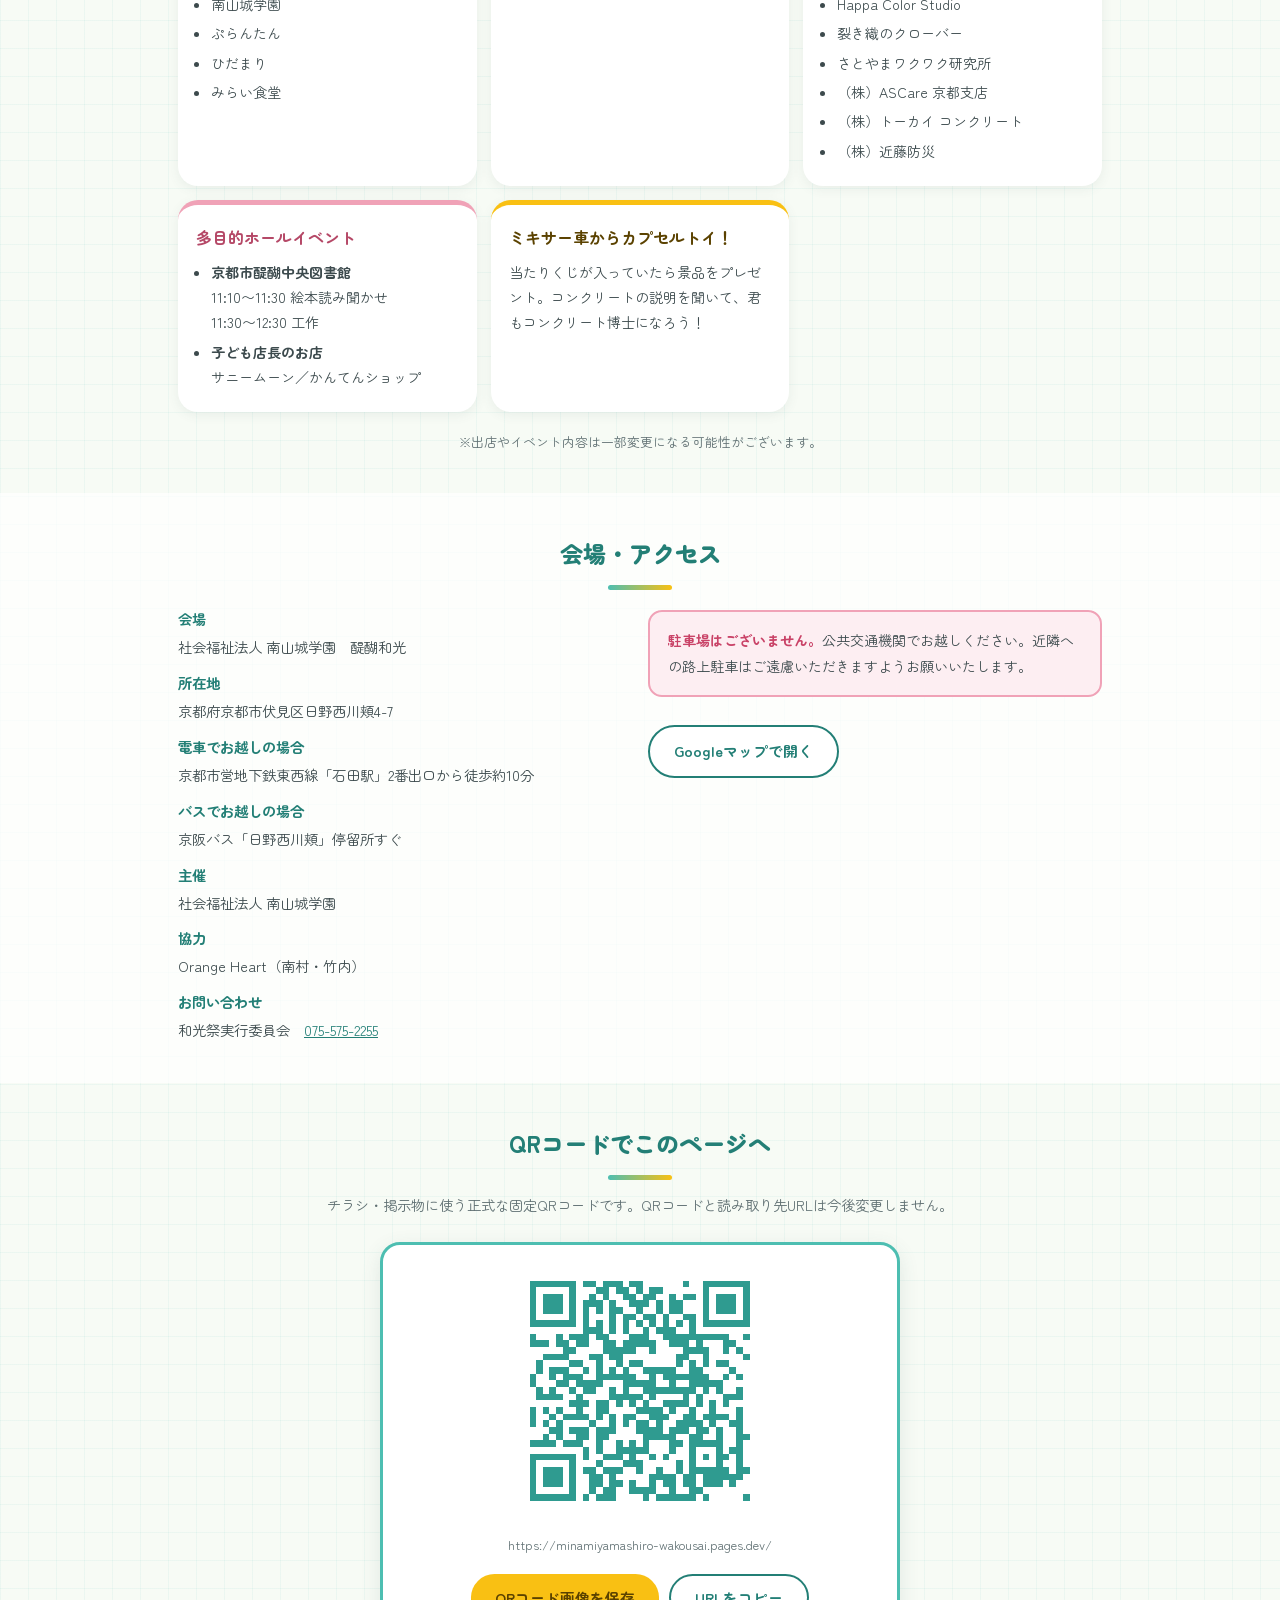
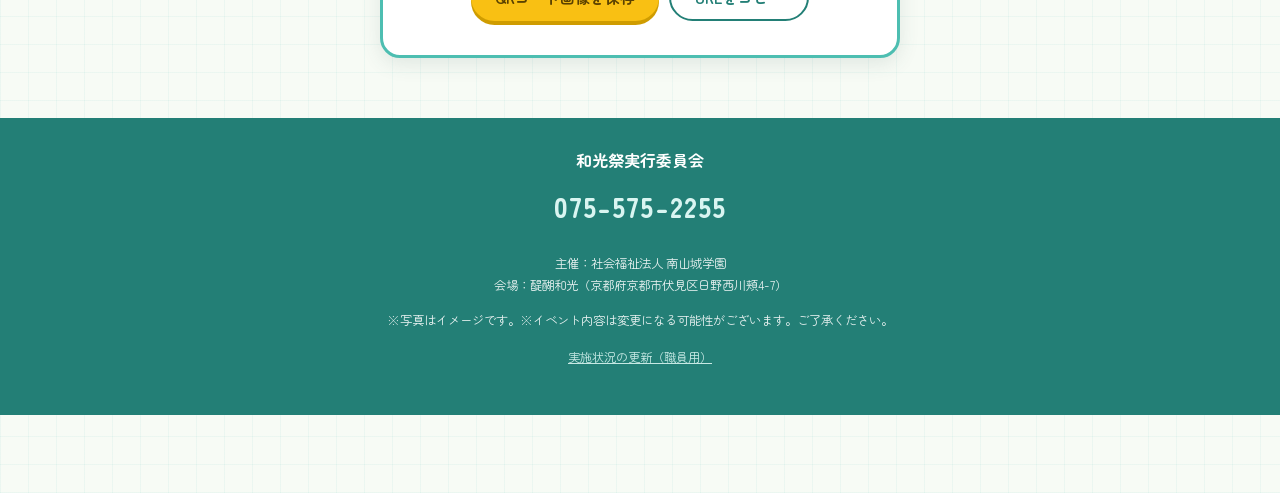
==== commit b7f80c89: "Update LP with confirmed 2026 festival flyers" ====
--- a/index.html
+++ b/index.html
@@ -3,9 +3,9 @@
 <head>
 <meta charset="UTF-8">
 <meta name="viewport" content="width=device-width, initial-scale=1">
-<title>第12回 和光祭（わこうさい）｜社会福祉法人 南山城学園</title>
-<meta name="description" content="社会福祉法人 南山城学園「和光祭」公式ページ。2026年10月17日（土）11:00〜15:30開催。開催当日の実施状況も随時お知らせします。">
-<meta property="og:title" content="第12回 和光祭｜社会福祉法人 南山城学園">
+<title>第11回 和光祭（わこうさい）｜社会福祉法人 南山城学園</title>
+<meta name="description" content="社会福祉法人 南山城学園「第11回 和光祭」公式ページ。2026年10月17日（土）11:00〜15:30開催。開催当日の実施状況も随時お知らせします。">
+<meta property="og:title" content="第11回 和光祭｜社会福祉法人 南山城学園">
 <meta property="og:description" content="2026年10月17日（土）11:00〜15:30開催。当日の開催状況も随時お知らせします。">
 <meta property="og:type" content="website">
 <link rel="preconnect" href="https://fonts.googleapis.com">
@@ -42,11 +42,11 @@
     <div class="container">
       <div class="hero-badges">
         <span class="badge">入場無料</span>
-        <span class="badge badge-pink">大人気！</span>
+        <span class="badge badge-pink">カプセルトイ</span>
         <span class="badge badge-yellow">キッチンカー登場</span>
-        <span class="badge badge-blue">小雨決行</span>
-      </div>
-      <p class="hero-lead">第 12 回</p>
+        <span class="badge badge-blue">雨天時は飲食ブースのみ</span>
+      </div>
+      <p class="hero-lead">第 11 回</p>
       <h1 class="hero-title">和光祭</h1>
       <p class="hero-title-en">- わこうさい -</p>
 
@@ -59,10 +59,20 @@
         <p class="hero-place">会場：社会福祉法人 南山城学園 醍醐和光（京都市伏見区日野西川頬4-7）</p>
       </div>
 
-      <figure class="hero-flyer">
-        <img src="images/wakousai-flyer.jpg" alt="昨年度（第11回）和光祭のチラシ。ステージイベントや飲食出店、こどもブースの案内が掲載されている">
-        <figcaption>※画像は昨年度（第11回）のチラシです</figcaption>
-      </figure>
+      <div class="flyer-gallery" aria-label="2026年 第11回和光祭チラシ">
+        <figure class="hero-flyer">
+          <a class="flyer-preview" href="assets/flyer/wakousai-flyer-front.pdf" target="_blank" rel="noopener">
+            <img src="images/wakousai-flyer.jpg" width="1191" height="1684" decoding="async" alt="2026年10月17日開催、第11回和光祭の今年度チラシ表面">
+          </a>
+          <figcaption>今年度チラシ（表面）・<a href="assets/flyer/wakousai-flyer-front.pdf" target="_blank" rel="noopener">PDFで開く</a></figcaption>
+        </figure>
+        <figure class="hero-flyer">
+          <a class="flyer-preview" href="assets/flyer/wakousai-flyer-back.pdf" target="_blank" rel="noopener">
+            <img src="images/wakousai-flyer-back.jpg" width="1191" height="1684" loading="lazy" decoding="async" alt="第11回和光祭の今年度チラシ裏面。出店者と出演者の一覧">
+          </a>
+          <figcaption>今年度チラシ（裏面）・<a href="assets/flyer/wakousai-flyer-back.pdf" target="_blank" rel="noopener">PDFで開く</a></figcaption>
+        </figure>
+      </div>
     </div>
   </section>
 
@@ -106,7 +116,7 @@
         </li>
         <li>
           <span class="legend-mark m-stage" aria-hidden="true">△</span>
-          <span><span class="legend-title">ステージイベント中止</span>雨天のためステージのみ中止。飲食販売は開催します。</span>
+          <span><span class="legend-title">雨天時：飲食ブースのみ</span>飲食ブースのみ実施し、ステージイベントは中止します。</span>
         </li>
         <li>
           <span class="legend-mark m-cancel" aria-hidden="true">×</span>
@@ -139,51 +149,39 @@
 
       <div class="timetable">
         <div class="tt-item">
-          <p class="tt-time">11:30</p>
+          <p class="tt-time"><time datetime="2026-10-17T11:30">11:30</time></p>
+          <div class="tt-body">
+            <h3>「本気」で応援する チアリーディングパフォーマンス</h3>
+            <p>Cheerful Peace</p>
+          </div>
+        </div>
+        <div class="tt-item">
+          <p class="tt-time"><time datetime="2026-10-17T12:30">12:30</time></p>
           <div class="tt-body">
             <h3>ダンスパフォーマンス</h3>
-            <p>チーム名「桃山学園」／「HAPPINESS」</p>
+            <p>京都ダウン症ダンススクール HAPPINESS</p>
           </div>
         </div>
         <div class="tt-item">
-          <p class="tt-time">12:30</p>
+          <p class="tt-time"><time datetime="2026-10-17T13:30">13:30</time></p>
+          <div class="tt-body">
+            <h3>フリースタイルコマパフォーマンス</h3>
+            <p>コマを自由自在に操る “HINA”</p>
+            <h3 class="tt-next-act">ダンスパフォーマンス</h3>
+            <p>Marble Dance Studio</p>
+          </div>
+        </div>
+        <div class="tt-item">
+          <p class="tt-time"><time datetime="2026-10-17T14:30">14:30</time></p>
           <div class="tt-body">
             <h3>演奏</h3>
-            <p>楽団名「伏水吹奏楽団」</p>
-          </div>
-        </div>
-        <div class="tt-item">
-          <p class="tt-time">13:30</p>
-          <div class="tt-body">
-            <h3>よさこい演舞</h3>
-            <p>チーム名「柳葉魚（ししゃも）のざわめき」</p>
-          </div>
-        </div>
-        <div class="tt-item">
-          <p class="tt-time">14:30</p>
-          <div class="tt-body">
-            <h3>「本気で！応援する」チアリーディングパフォーマンス</h3>
-            <p>チーム名「Cheerful Peace」</p>
-          </div>
-        </div>
-        <div class="tt-item">
-          <p class="tt-time">15:00</p>
-          <div class="tt-body">
-            <h3>バンド演奏</h3>
-            <p>バンド名「UTANOMOMIJI」</p>
-          </div>
-        </div>
-        <div class="tt-item is-special">
-          <p class="tt-time">12:00<br>14:00</p>
-          <div class="tt-body">
-            <h3>スペシャルパフォーマンス／シャボン玉</h3>
-            <p>シャボン玉師 ツカちゃん</p>
+            <p>伏水吹奏楽団</p>
           </div>
         </div>
       </div>
 
       <p class="stage-caution">
-        <strong>雨天時のご案内：</strong>ステージイベントは屋外開催のため、雨天の場合は<strong>ステージのみ中止</strong>とし、飲食販売・こどもブースのみ実施する場合があります。実施状況は<a href="#status-section">「当日の開催状況」</a>でご確認ください。
+        <strong>雨天時のご案内：</strong>雨天時は<strong>飲食ブースのみ実施</strong>し、ステージイベントは中止します。実施状況は<a href="#status-section">「当日の開催状況」</a>でご確認ください。
       </p>
     </div>
   </section>
@@ -191,81 +189,62 @@
   <!-- ===== 出店・体験 ===== -->
   <section class="section" id="booth-section">
     <div class="container">
-      <h2 class="section-title">飲食出店・体験＆販売</h2>
-      <p class="section-lead">キッチンカーや地域のお店、学園の事業所が出店します。</p>
+      <h2 class="section-title">出店・体験・多目的ホール</h2>
+      <p class="section-lead">今年度チラシに掲載されている出店者・イベント情報です。</p>
 
       <div class="card-grid">
         <div class="info-card">
-          <h3>飲食出店情報</h3>
+          <h3>飲食ブース</h3>
           <ul>
-            <li>米小屋（もっちり生地の米粉クレープ）</li>
-            <li>イサ・パスティス（自慢のエッグタルト）</li>
-            <li>88/O（えいえいおー）おむすび・お茶・汁物</li>
-            <li>Community Cafe&amp;Deli hinolino（ヒノリーノ）無農薬レモンのレモネード</li>
-            <li>AiNA Organic Kitchen（アサイーアイスキャンディー／VEGAN）</li>
-            <li>晴天（はれのひ）素材にこだわったおはぎ</li>
+            <li>lulu むすび</li>
+            <li>晴天（はれのひ）</li>
+            <li>Mu</li>
+            <li>Community Cafe &amp; Deli hinolino</li>
+            <li>南山城学園</li>
+            <li>ぷらんたん</li>
+            <li>ひだまり</li>
+            <li>みらい食堂</li>
           </ul>
-          <ul class="tag-list">
-            <li>焼きそば</li>
-            <li>カレー</li>
-            <li>唐揚げ</li>
-            <li>コーヒー</li>
-            <li>焼き菓子</li>
+        </div>
+
+        <div class="info-card c-yellow">
+          <h3>キッチンカー</h3>
+          <ul>
+            <li>フクロウキッチン</li>
+            <li>wattacos</li>
           </ul>
         </div>
 
         <div class="info-card c-blue">
-          <h3>地域のお店</h3>
+          <h3>物販・体験ブース</h3>
           <ul>
-            <li>地域コミュニティサロン ひだまり</li>
-            <li>カフェ ぷらんたん</li>
-            <li>南山城学園</li>
+            <li>整体サロン Nalü</li>
+            <li>ubu</li>
+            <li>めだかの山ちゃん</li>
+            <li>同和園地域包括ケア委員会</li>
+            <li>Happa Color Studio</li>
+            <li>裂き織のクローバー</li>
+            <li>さとやまワクワク研究所</li>
+            <li>（株）ASCare 京都支店</li>
+            <li>（株）トーカイ コンクリート</li>
+            <li>（株）近藤防災</li>
           </ul>
         </div>
 
+        <div class="info-card c-pink">
+          <h3>多目的ホールイベント</h3>
+          <ul>
+            <li><strong>京都市醍醐中央図書館</strong><br><time datetime="2026-10-17T11:10">11:10</time>〜<time datetime="2026-10-17T11:30">11:30</time> 絵本読み聞かせ<br><time datetime="2026-10-17T11:30">11:30</time>〜<time datetime="2026-10-17T12:30">12:30</time> 工作</li>
+            <li><strong>子ども店長のお店</strong><br>サニームーン／かんてんショップ</li>
+          </ul>
+        </div>
+
         <div class="info-card c-yellow">
-          <h3>体験＆販売コーナー</h3>
-          <ul>
-            <li>都スクリーン（カラフルマジックでオリジナル缶バッチ制作）</li>
-            <li>クローバー（型を作るアクセサリー体験／TUMUGIプロジェクト）</li>
-            <li>アサヒサンクリーン株式会社（足浴体験）</li>
-            <li>整体サロン Nalū（ドライヘッドスパ）</li>
-            <li>ちょこワクショップ（はちみつ・ソフトクリーム販売、野菜の販売）</li>
-            <li>めだかのお店 やまもと（メダカ・ハンドメイド雑貨の販売）</li>
-          </ul>
-        </div>
-
-        <div class="info-card c-pink">
-          <h3>kids ブース</h3>
-          <p>ワクワク楽しめる体験がたくさん！ガチャガチャ1回付き。</p>
-          <ul>
-            <li>入場料 100円（子ども1人につき）</li>
-            <li>アユの風船屋さん（バルーンアート）</li>
-            <li>迷路（ワクワクが待ってるよ）</li>
-          </ul>
-        </div>
-
-        <div class="info-card c-blue">
-          <h3>こども店長のお店</h3>
-          <ul class="tag-list">
-            <li>射的</li>
-            <li>くじ引き</li>
-            <li>コイン落とし</li>
-            <li>当て物</li>
-            <li>小物販売</li>
-            <li>手作り雑貨販売</li>
-          </ul>
-          <p style="margin-top:8px;font-size:.8rem;">※景品・料金がかかります</p>
-        </div>
-
-        <div class="info-card c-yellow">
-          <h3>その他のおたのしみ</h3>
-          <ul>
-            <li>11:00〜 醍醐中央図書館「絵本の読み聞かせ」</li>
-            <li>11:00〜12:00 消防車と写真撮影ができる！</li>
-          </ul>
-        </div>
-      </div>
+          <h3>ミキサー車からカプセルトイ！</h3>
+          <p>当たりくじが入っていたら景品をプレゼント。コンクリートの説明を聞いて、君もコンクリート博士になろう！</p>
+        </div>
+      </div>
+      <p class="content-note">※出店やイベント内容は一部変更になる可能性がございます。</p>
     </div>
   </section>
 
@@ -285,7 +264,7 @@
             <dt>バスでお越しの場合</dt>
             <dd>京阪バス「日野西川頬」停留所すぐ</dd>
             <dt>主催</dt>
-            <dd>社会福祉法人 南山城学園　醍醐和光</dd>
+            <dd>社会福祉法人 南山城学園</dd>
             <dt>協力</dt>
             <dd>Orange Heart（南村・竹内）</dd>
             <dt>お問い合わせ</dt>
@@ -329,7 +308,7 @@
   <div class="container">
     <p style="margin:0;font-weight:700;">和光祭実行委員会</p>
     <a class="footer-tel" href="tel:0755752255">075-575-2255</a>
-    <p class="footer-small">主催：社会福祉法人 南山城学園　醍醐和光<br>京都府京都市伏見区日野西川頬4-7</p>
+    <p class="footer-small">主催：社会福祉法人 南山城学園<br>会場：醍醐和光（京都府京都市伏見区日野西川頬4-7）</p>
     <p class="footer-small">※写真はイメージです。※イベント内容は変更になる可能性がございます。ご了承ください。</p>
     <p class="footer-small" style="margin-top:14px;"><a href="admin.html">実施状況の更新（職員用）</a></p>
   </div>
--- a/css/style.css
+++ b/css/style.css
@@ -230,15 +230,38 @@
   color: var(--ink-soft);
 }
 
+.flyer-gallery {
+  display: grid;
+  grid-template-columns: repeat(2, minmax(0, 1fr));
+  gap: 18px;
+  max-width: 720px;
+  margin: 24px auto 0;
+  align-items: start;
+}
+
 .hero-flyer {
-  max-width: 340px;
-  margin: 24px auto 0;
+  min-width: 0;
+  margin: 0;
+}
+
+.flyer-preview {
+  display: block;
+  border-radius: 14px;
+  text-decoration: none;
 }
 
 .hero-flyer img {
+  width: 100%;
   border-radius: 14px;
   border: 5px solid var(--white);
   box-shadow: var(--shadow);
+  transition: transform .2s, box-shadow .2s;
+}
+
+.flyer-preview:hover img,
+.flyer-preview:focus-visible img {
+  transform: translateY(-2px);
+  box-shadow: 0 10px 26px rgba(60, 90, 90, .18);
 }
 
 .hero-flyer figcaption {
@@ -247,6 +270,8 @@
   font-size: .76rem;
   color: var(--ink-soft);
 }
+
+.hero-flyer figcaption a { font-weight: 700; }
 
 /* ---------- 開催状況（メイン機能） ---------- */
 .status-section {
@@ -504,6 +529,7 @@
 }
 
 .tt-body h3 { margin: 0 0 2px; font-size: .95rem; }
+.tt-body h3.tt-next-act { margin-top: 12px; }
 .tt-body p { margin: 0; font-size: .82rem; color: var(--ink-soft); }
 
 .tt-item.is-special { border-left-color: var(--pink); }
@@ -558,6 +584,13 @@
 .info-card ul li { margin-bottom: 4px; }
 
 .info-card p { margin: 0; font-size: .88rem; }
+
+.content-note {
+  margin: 18px 0 0;
+  text-align: center;
+  font-size: .8rem;
+  color: var(--ink-soft);
+}
 
 .tag-list {
   display: flex;
@@ -968,6 +1001,9 @@
   .has-sticky { padding-bottom: 62px; }
   .status-card-body { padding: 20px 14px 22px; }
   .container { padding: 0 14px; }
+  .flyer-gallery { gap: 10px; }
+  .hero-flyer img { border-width: 3px; border-radius: 10px; }
+  .hero-flyer figcaption { font-size: .7rem; line-height: 1.55; }
   .venue-map-card {
     display: block;
     padding: 18px;
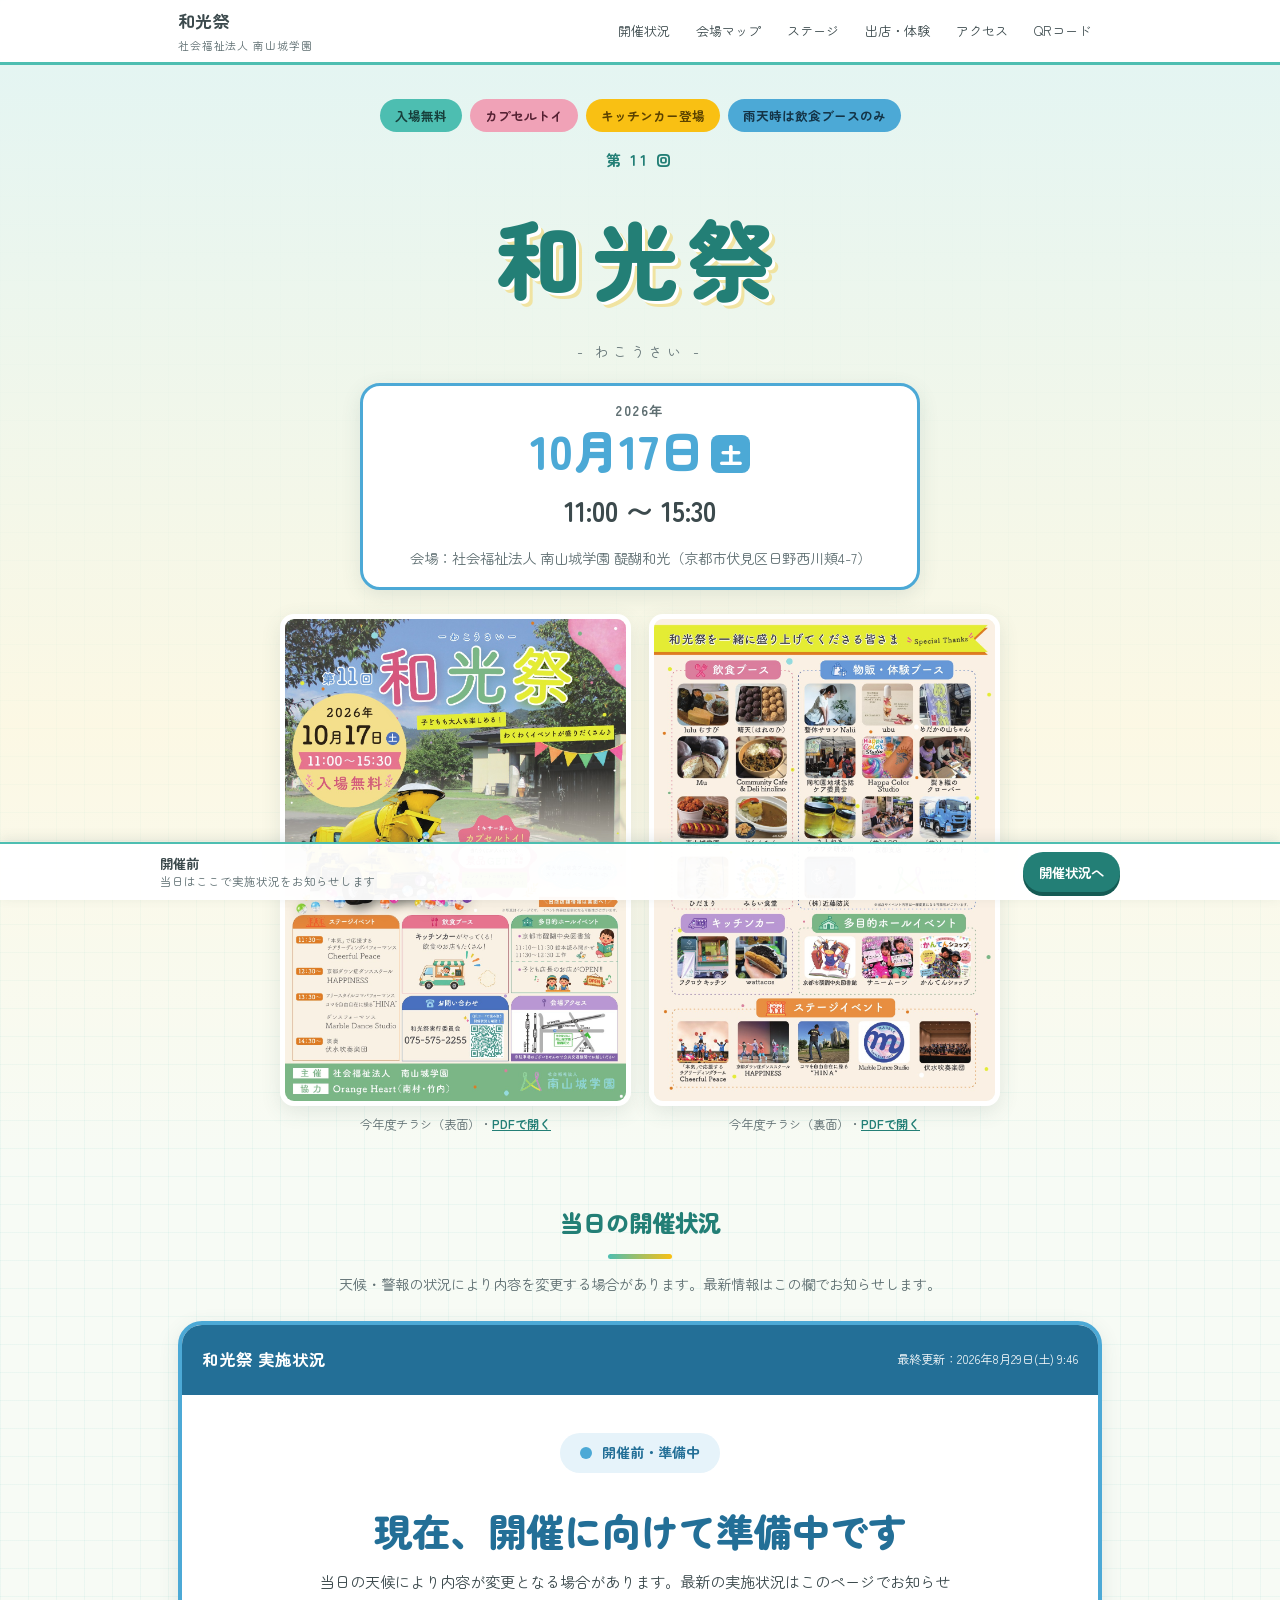
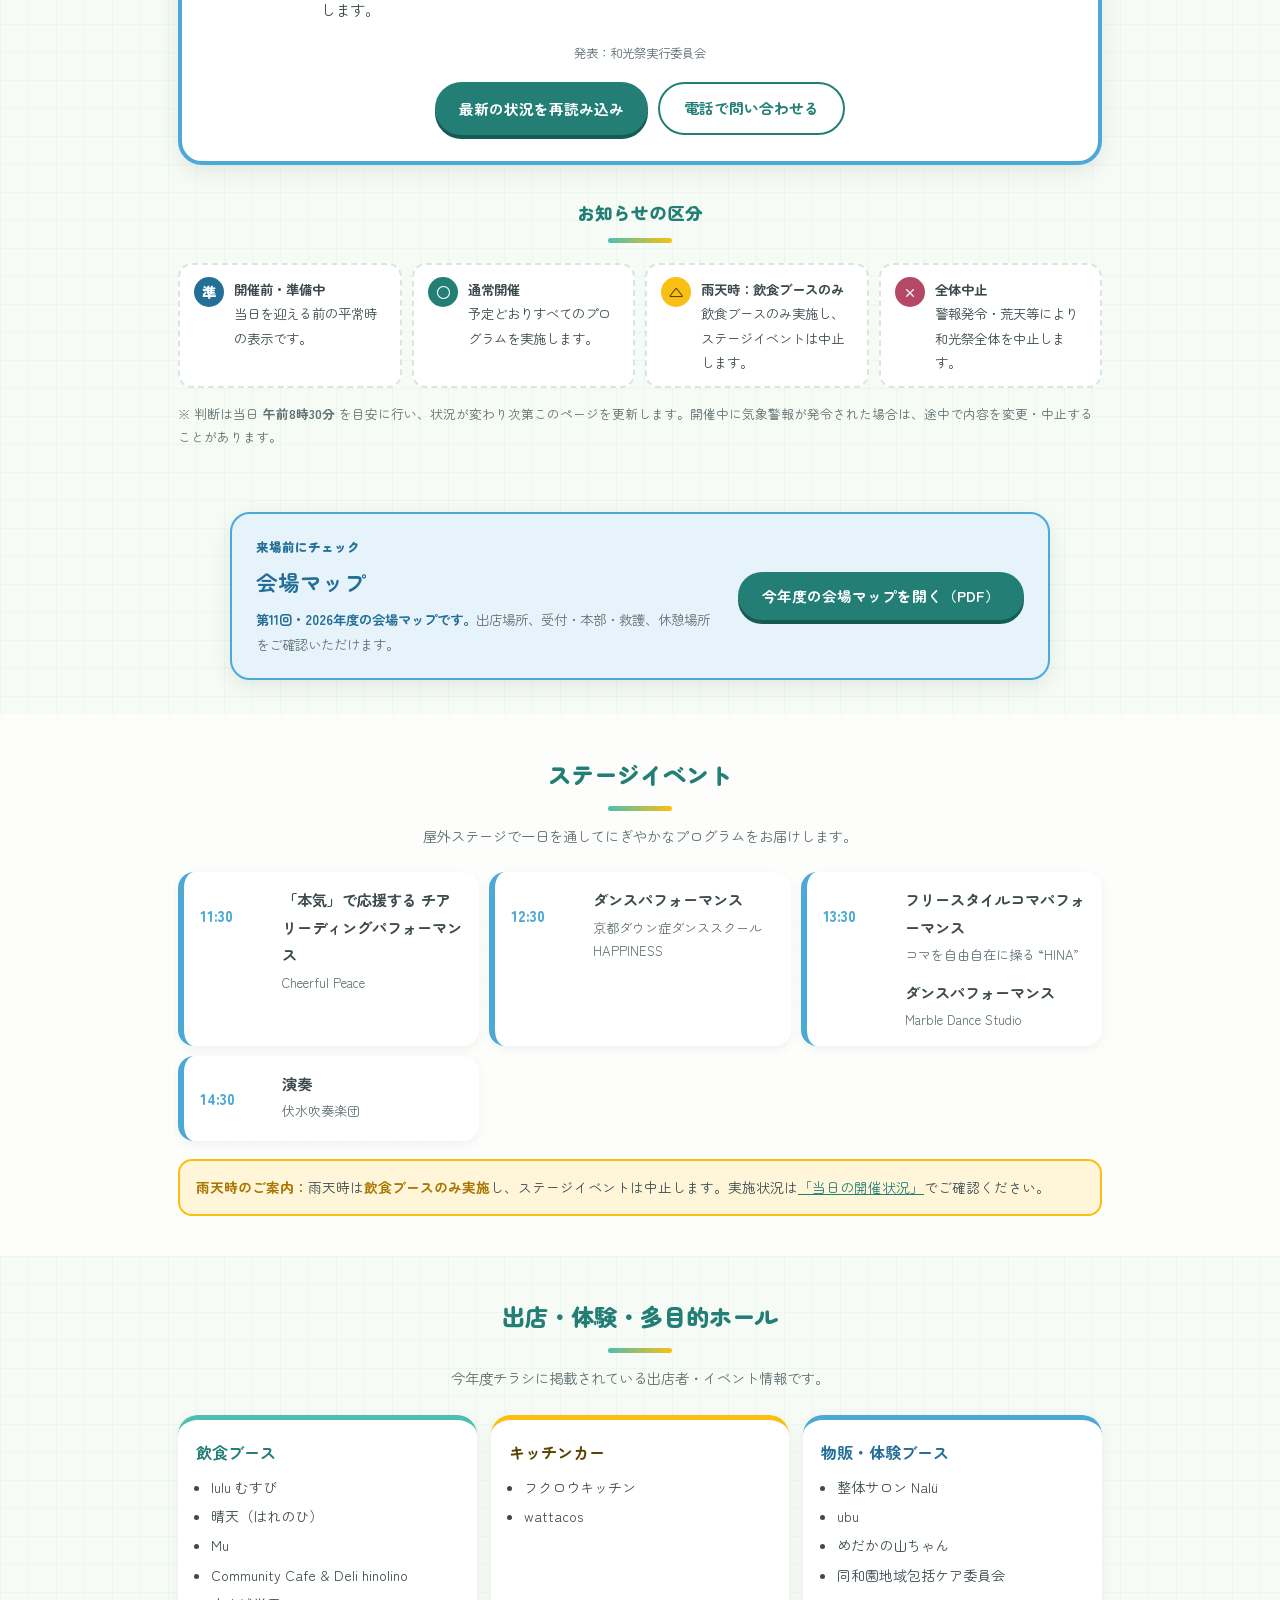
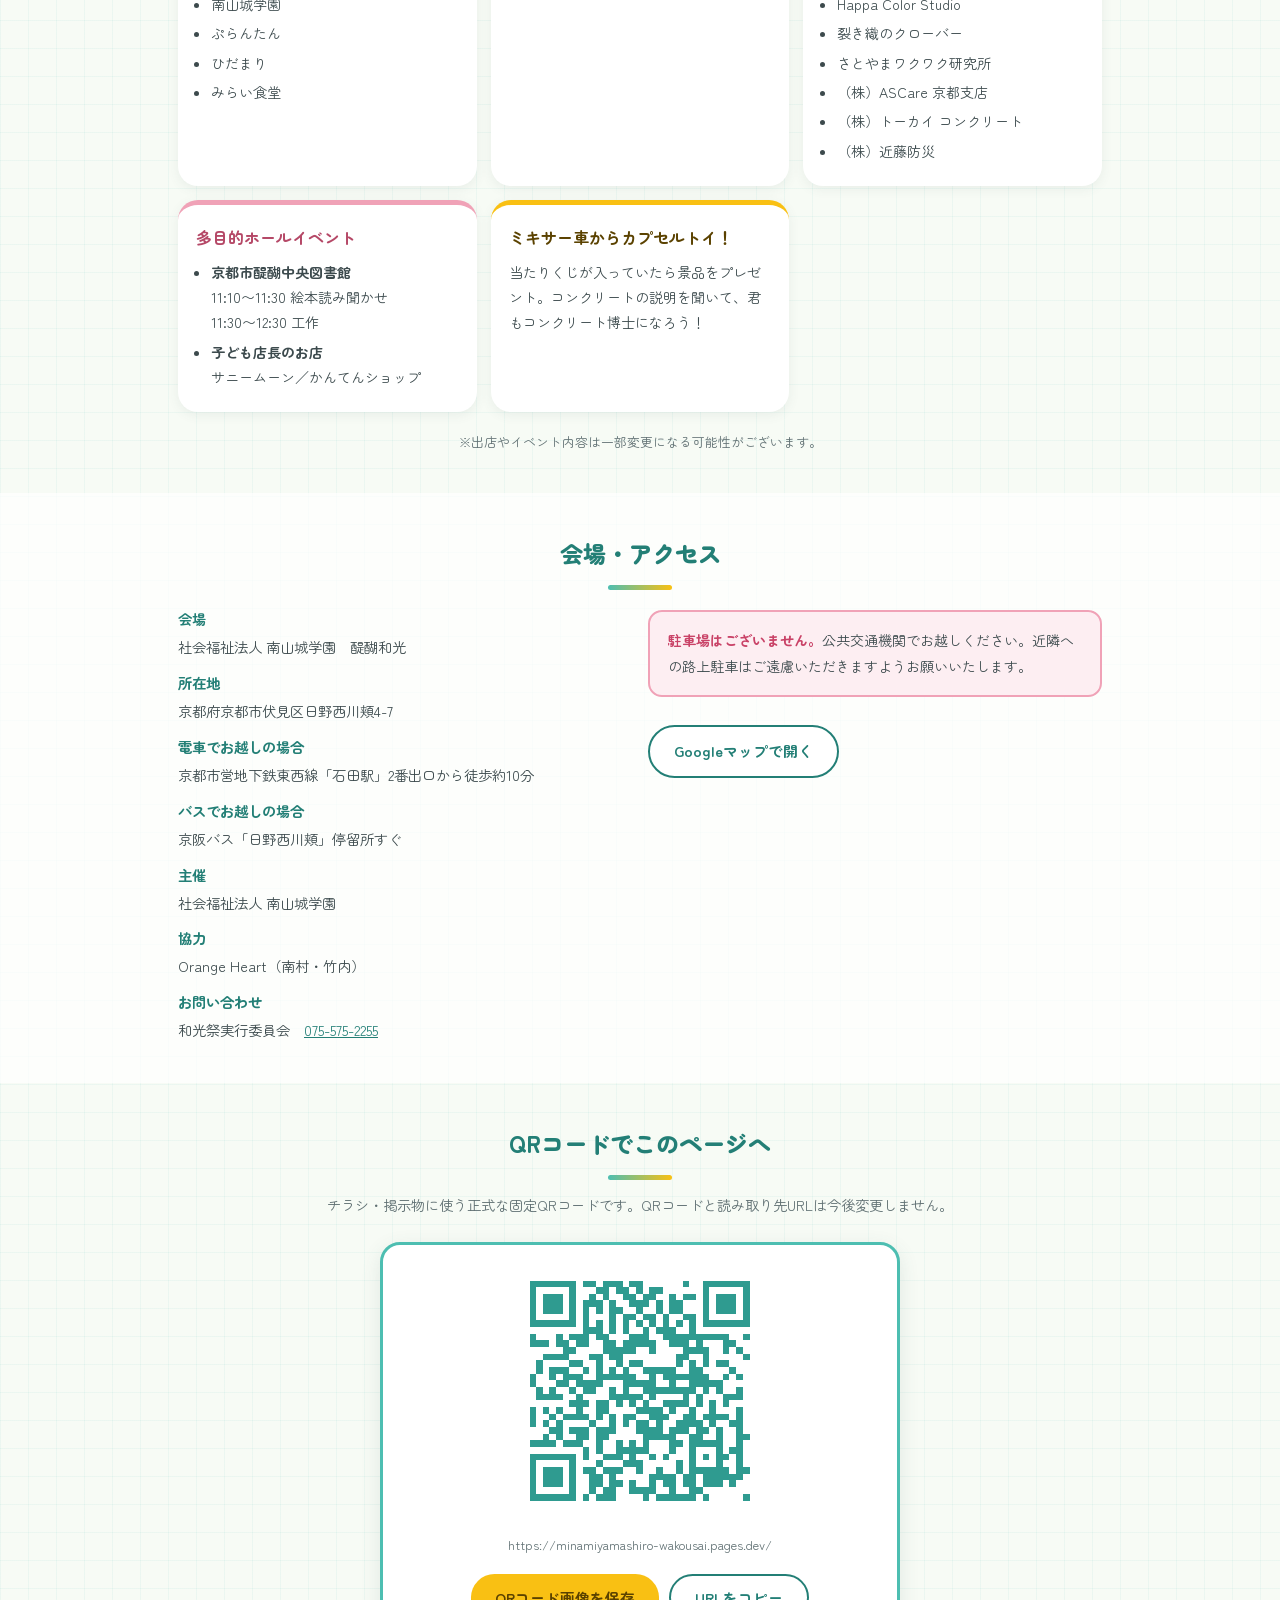
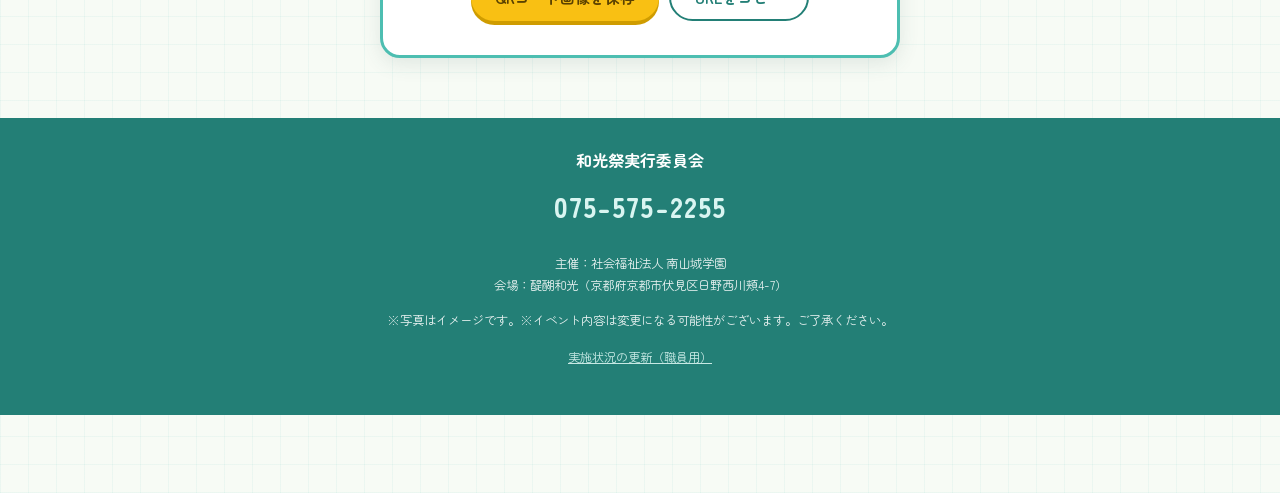
==== commit 25eae912: "Replace venue map with confirmed 2026 map" ====
--- a/index.html
+++ b/index.html
@@ -134,9 +134,9 @@
         <div class="venue-map-copy">
           <p class="venue-map-kicker">来場前にチェック</p>
           <h2 id="venue-map-title">会場マップ</h2>
-          <p id="venue-map-note"><strong>現在は昨年度版の参考資料です。</strong>今年度版が完成次第、リンク先を変えずに差し替えます。</p>
-        </div>
-        <a class="btn" href="assets/maps/wakousai-venue-map.pdf" target="_blank" rel="noopener" aria-describedby="venue-map-note">昨年度の会場マップを開く（PDF）</a>
+          <p id="venue-map-note"><strong>第11回・2026年度の会場マップです。</strong>出店場所、受付・本部・救護、休憩場所をご確認いただけます。</p>
+        </div>
+        <a class="btn" href="assets/maps/wakousai-venue-map.pdf?v=20261001" target="_blank" rel="noopener" aria-describedby="venue-map-note">今年度の会場マップを開く（PDF）</a>
       </div>
     </div>
   </section>
